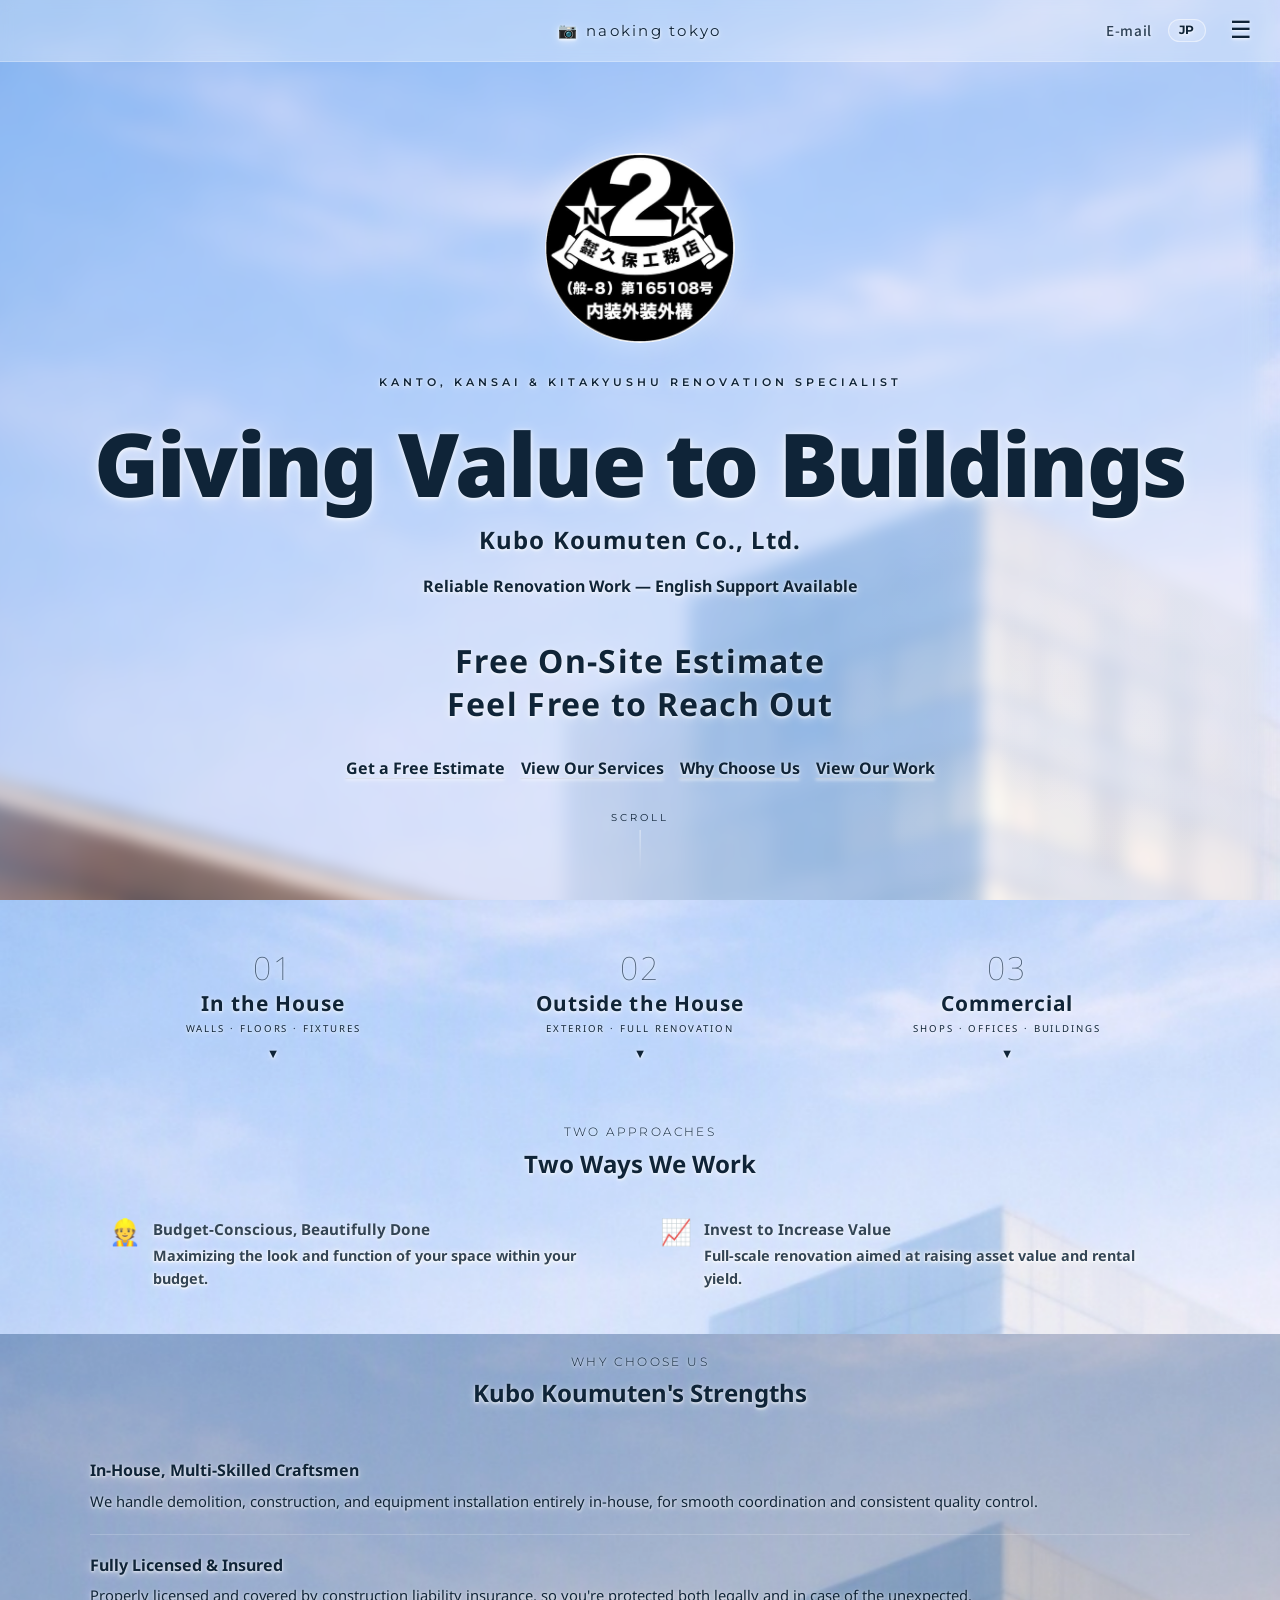
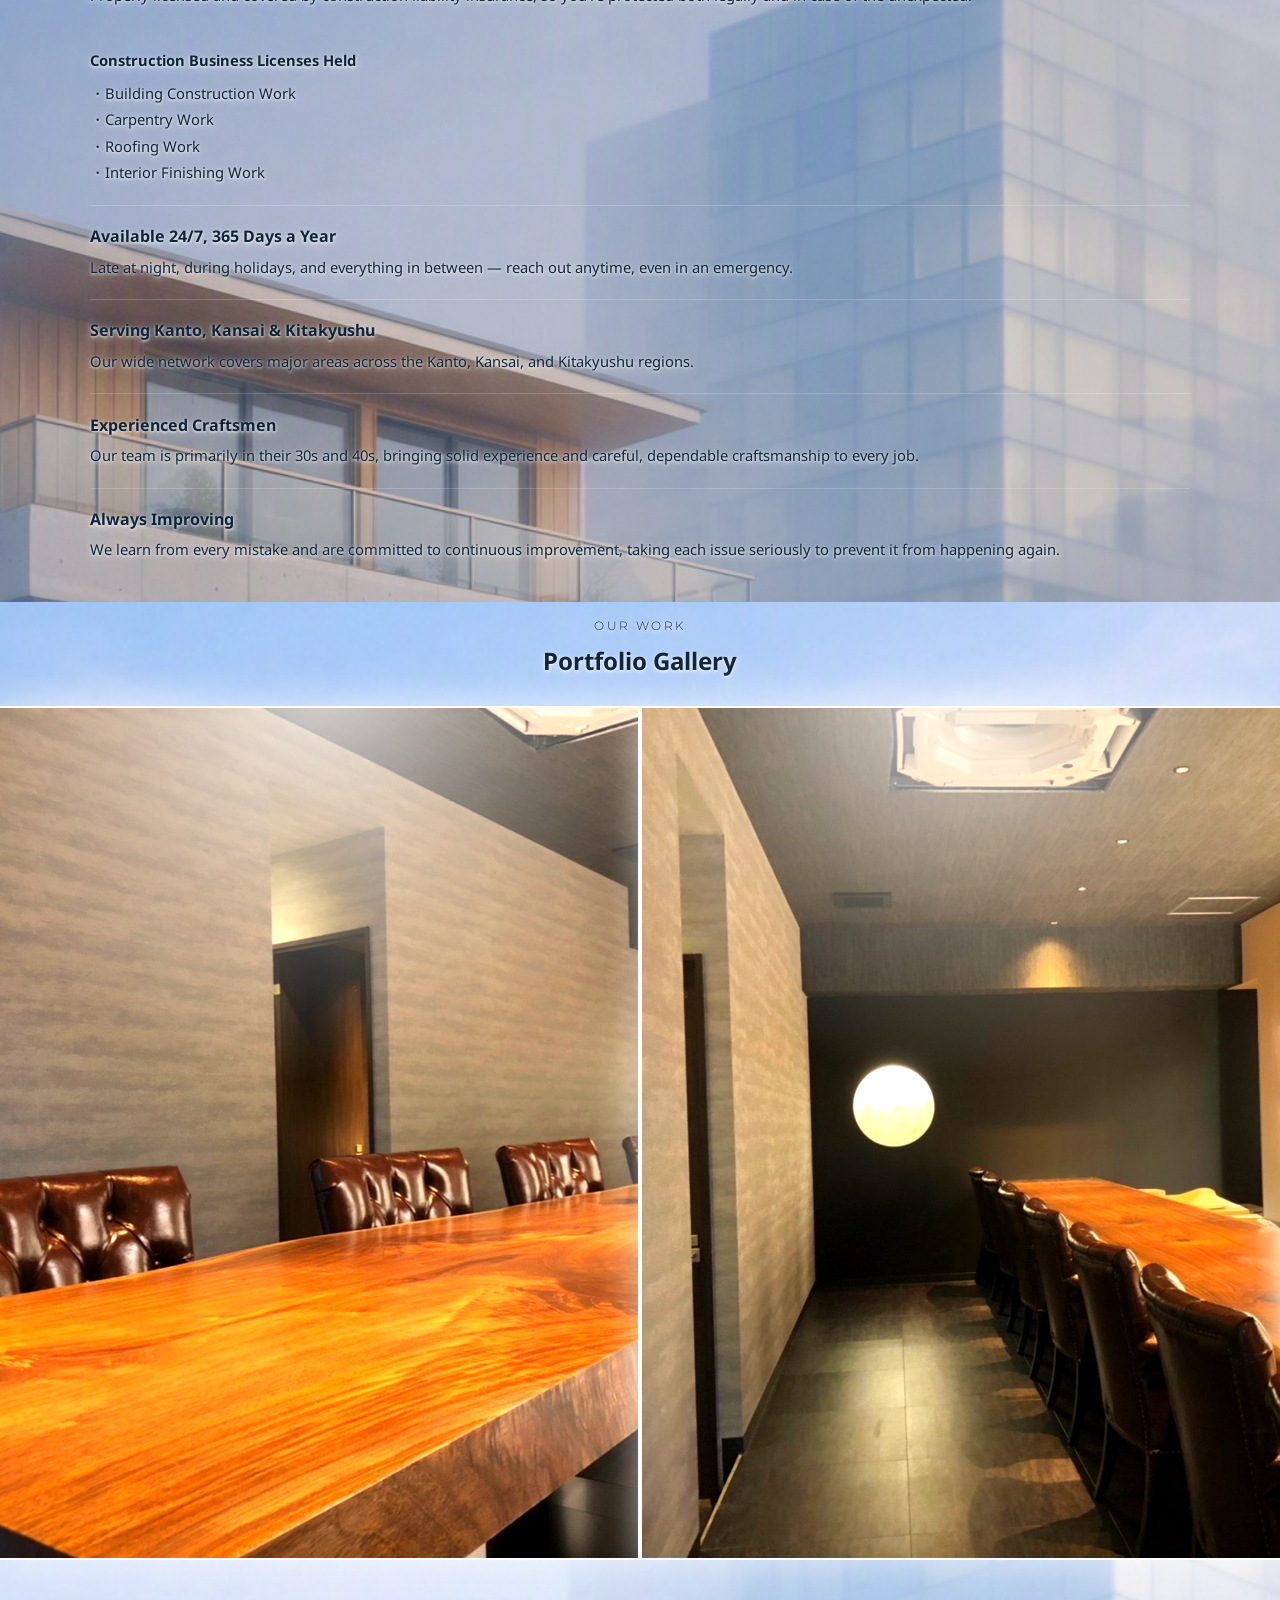
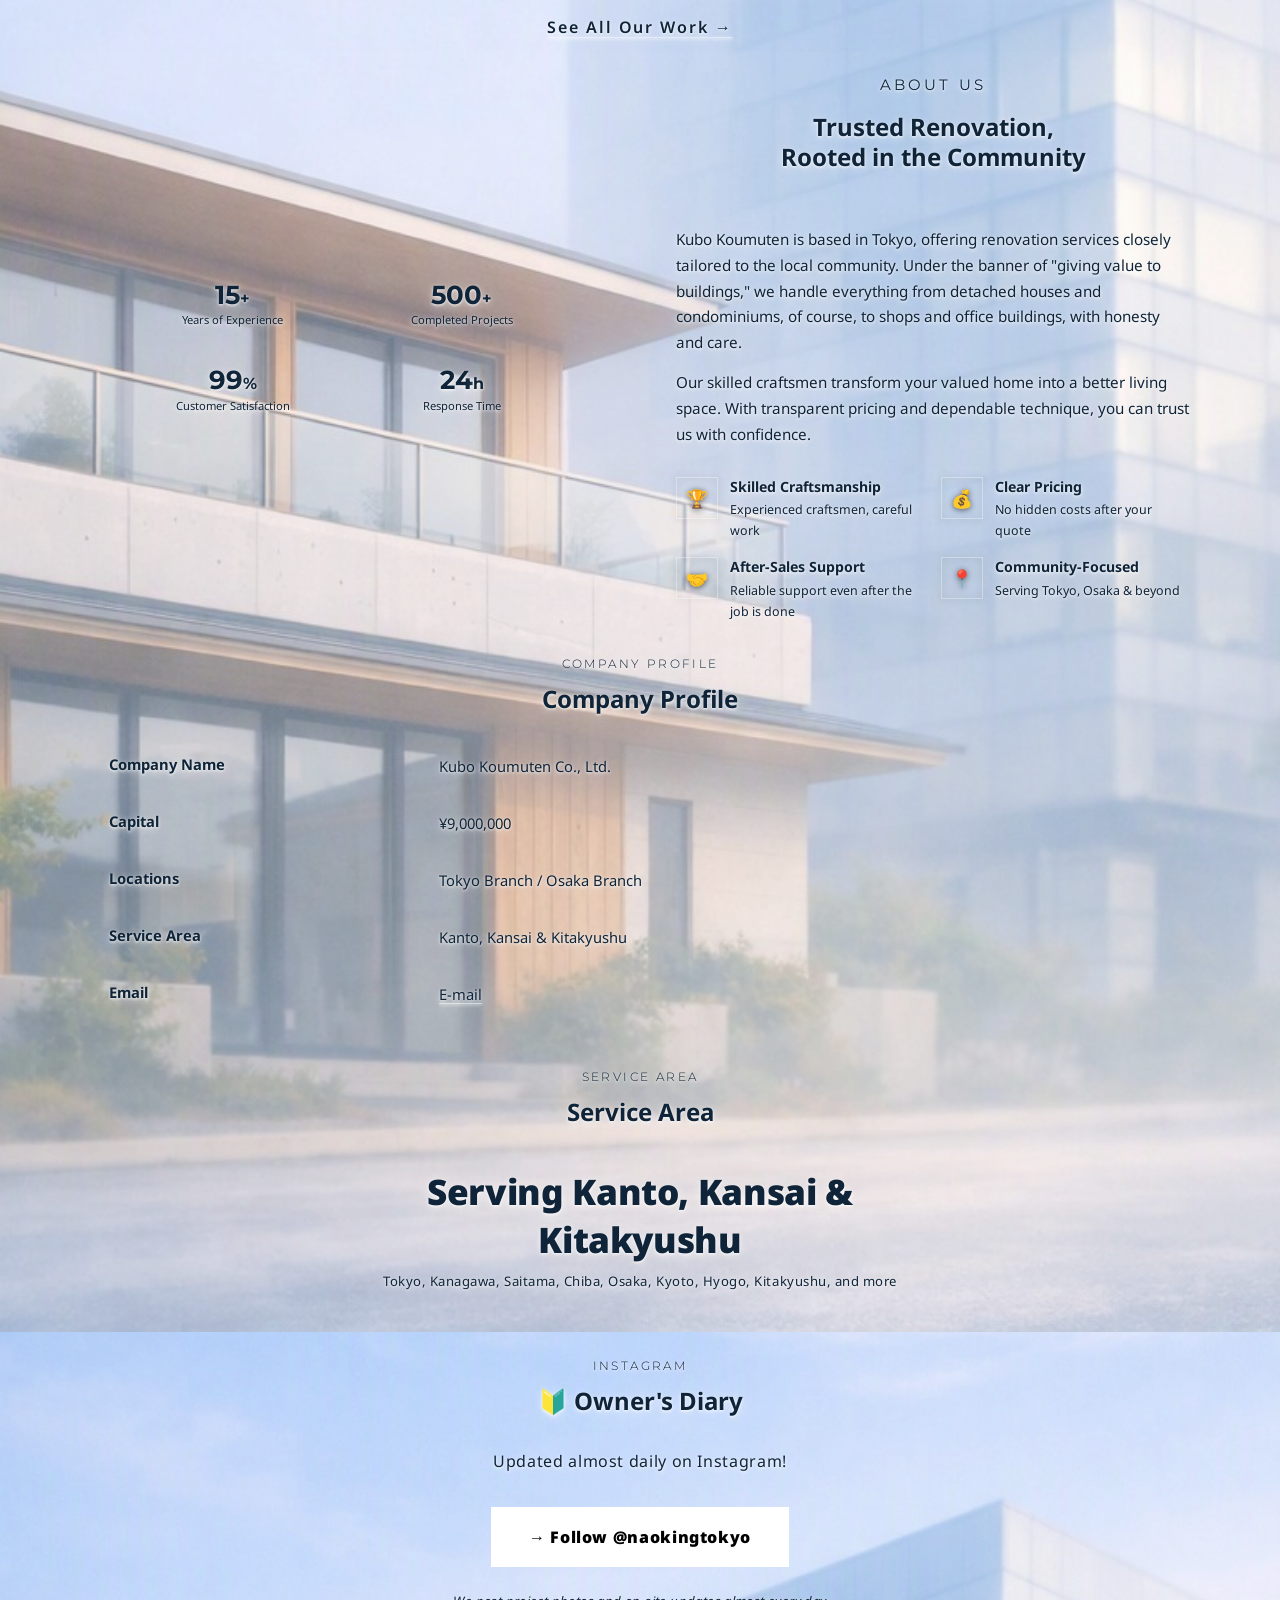
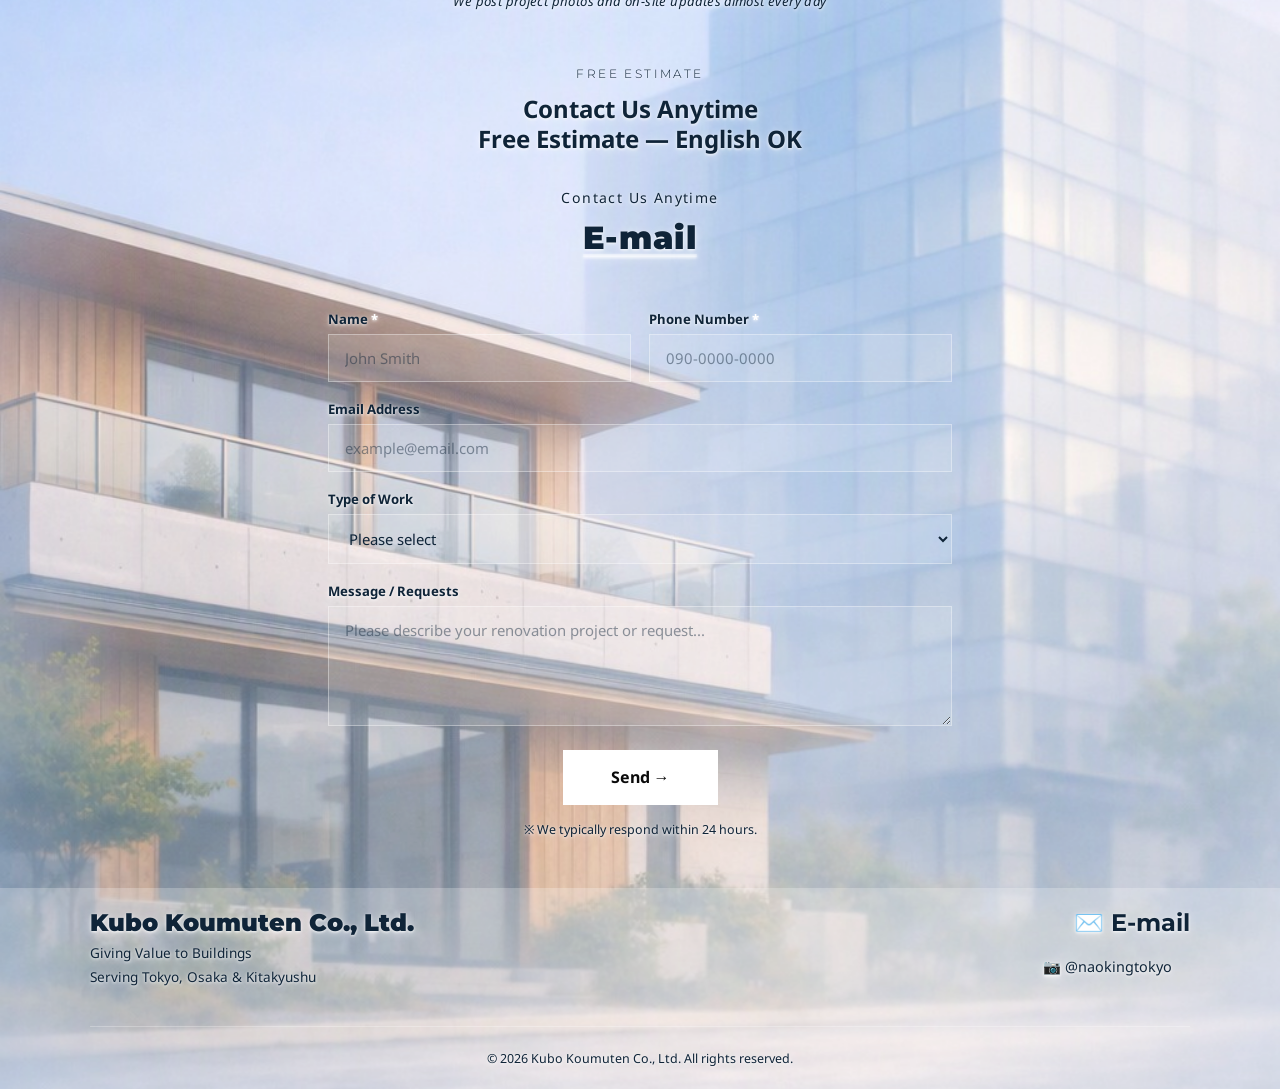
==== en/index.html @ 32d4091d "Finish the shadow sweep: fix remaining weak instances + a masking catch-all rule Completed the full " ====
<!DOCTYPE html>
<html lang="en">
<head>
  <meta charset="UTF-8">
  <meta name="viewport" content="width=device-width, initial-scale=1.0">
  <title>Renovation Contractor in Tokyo, Osaka &amp; Kitakyushu | English Support – Kubo Koumuten</title>
  <link rel="icon" href="../logo.jpg" type="image/jpeg">
  <link rel="canonical" href="https://kubokoumutenn.com/en/">
  <link rel="alternate" hreflang="ja" href="https://kubokoumutenn.com/">
  <link rel="alternate" hreflang="en" href="https://kubokoumutenn.com/en/">
  <link rel="alternate" hreflang="x-default" href="https://kubokoumutenn.com/">
  <meta property="og:url" content="https://kubokoumutenn.com/en/">
  <meta property="og:title" content="Renovation Contractor in Tokyo, Osaka &amp; Kitakyushu | English Support – Kubo Koumuten">
  <meta property="og:description" content="Trusted renovation contractor serving Tokyo, Osaka &amp; Kitakyushu with English-speaking support. Homes, shops &amp; buildings. Free on-site estimates, 24/7 availability.">
  <meta property="og:type" content="website">
  <meta name="description" content="Trusted renovation contractor serving Tokyo, Osaka &amp; Kitakyushu with English-speaking support. Free on-site estimates, 24/7 availability. Interior, exterior &amp; full home renovations.">
  <!-- Structured data: no street address is published anywhere on this
       site (only "Tokyo Branch / Osaka Branch" names) -- this models the
       business as a service-area contractor via areaServed rather than
       inventing an address, matching how Google expects businesses that
       travel to customers rather than operate a storefront. -->
  <script type="application/ld+json">
  {
    "@context": "https://schema.org",
    "@type": "GeneralContractor",
    "@id": "https://kubokoumutenn.com/#business",
    "name": "Kubo Koumuten Co., Ltd.",
    "alternateName": "naoking tokyo",
    "url": "https://kubokoumutenn.com/en/",
    "logo": "https://kubokoumutenn.com/logo.jpg",
    "image": "https://kubokoumutenn.com/logo.jpg",
    "description": "Trusted renovation contractor serving Tokyo, Osaka and Kitakyushu with English-speaking support. Homes, shops and buildings. Free on-site estimates. Available 24/7.",
    "telephone": "+81-80-9572-0846",
    "email": "kubokoumutenn@yahoo.co.jp",
    "sameAs": [
      "https://www.instagram.com/naokingtokyo"
    ],
    "areaServed": [
      { "@type": "AdministrativeArea", "name": "Tokyo" },
      { "@type": "AdministrativeArea", "name": "Kanagawa" },
      { "@type": "AdministrativeArea", "name": "Saitama" },
      { "@type": "AdministrativeArea", "name": "Chiba" },
      { "@type": "AdministrativeArea", "name": "Osaka" },
      { "@type": "AdministrativeArea", "name": "Kyoto" },
      { "@type": "AdministrativeArea", "name": "Hyogo" },
      { "@type": "City", "name": "Kitakyushu" }
    ],
    "openingHoursSpecification": {
      "@type": "OpeningHoursSpecification",
      "dayOfWeek": [
        "Monday", "Tuesday", "Wednesday", "Thursday", "Friday", "Saturday", "Sunday"
      ],
      "opens": "00:00",
      "closes": "23:59"
    },
    "hasOfferCatalog": {
      "@type": "OfferCatalog",
      "name": "Renovation Services",
      "itemListElement": [
        {
          "@type": "Offer",
          "itemOffered": {
            "@type": "Service",
            "name": "Interior Renovation",
            "description": "Wallpaper replacement, flooring, kitchen and bathroom renovation, closet and storage remodeling, lighting and electrical work"
          }
        },
        {
          "@type": "Offer",
          "itemOffered": {
            "@type": "Service",
            "name": "Exterior Renovation",
            "description": "Exterior wall painting and repair, roofing and waterproofing, window and sash renovation, gutter and eaves repair, entrance renovation"
          }
        },
        {
          "@type": "Offer",
          "itemOffered": {
            "@type": "Service",
            "name": "Full & Exterior Renovation",
            "description": "Layout changes and full gut renovation, insulation and earthquake-resistance upgrades, barrier-free renovation, full apartment renovation, whole-house renovation"
          }
        },
        {
          "@type": "Offer",
          "itemOffered": {
            "@type": "Service",
            "name": "Commercial & Building Renovation",
            "description": "Tenant interior and shop renovation, office renovation, building exterior and common-area renovation, income-property conversion, asset value and yield improvement plans"
          }
        }
      ]
    }
  }
  </script>
  <!-- Google tag (gtag.js) -->
  <script async src="https://www.googletagmanager.com/gtag/js?id=G-VWRMP00PLB"></script>
  <script>
    window.dataLayer = window.dataLayer || [];
    function gtag(){dataLayer.push(arguments);}
    gtag('js', new Date());
    gtag('config', 'G-VWRMP00PLB');
  </script>
  <link rel="preconnect" href="https://fonts.googleapis.com">
  <link rel="preconnect" href="https://fonts.gstatic.com" crossorigin>
  <link href="https://fonts.googleapis.com/css2?family=Noto+Sans:wght@300;400;500;600;700;800;900&family=Noto+Sans+JP:wght@500&family=Montserrat:wght@400;600;700;800;900&display=swap" rel="stylesheet">
  <style>
    *, *::before, *::after { box-sizing: border-box; margin: 0; padding: 0; max-width: 100%; }

    :root {
      --primary:       #ffffff;
      --primary-hover: #cccccc;
      --secondary:     #888888;
      --accent:        #333333;
      --green:         #bbbbbb;
      --dark:          #0a0a0a;
      --cream:         #0a0a0a;
      --warm:          #111111;
      --text:          #888888;
      --muted:         #666666;
      --color-card:    rgba(26,26,26,0.85);
    }

    html {
      scroll-behavior: smooth;
      overflow-x: hidden;
      max-width: 100%;
      width: 100%;
    }

    body {
      font-family: 'Noto Sans', sans-serif;
      color: var(--text);
      background: var(--cream);
      overflow-x: hidden;
      max-width: 100%;
      width: 100%;
      word-break: keep-all;
      overflow-wrap: break-word;
    }

    .ph { font-variant-emoji: text; color: #0f2438; }

    /* ─── NAV ─────────────────────────────────────── */
    nav {
      position: fixed;
      top: 0;
      left: 0;
      right: 0;
      z-index: 1000;
      width: 100%;
      padding: 0.9rem 20px;
      box-sizing: border-box;
      background: rgba(255,255,255,0.30);
      backdrop-filter: blur(6px);
      border-bottom: 1px solid rgba(255,255,255,0.25);
      display: flex;
      align-items: center;
      min-height: 60px;
    }

    .nav-logo {
      flex: 0;
      font-family: 'Montserrat', sans-serif;
      font-weight: 400;
      font-size: 0.95rem;
      color: #0f2438;
      text-shadow: 0 1px 3px rgba(255,255,255,0.9), 0 2px 10px rgba(255,255,255,0.55);
      letter-spacing: 0.15em;
      text-transform: lowercase;
      white-space: nowrap;
      text-decoration: none;
    }
    .nav-logo span { color: #0f2438; }

    .nav-phone {
      color: #0f2438;
      text-shadow: 0 1px 3px rgba(255,255,255,0.9), 0 2px 10px rgba(255,255,255,0.55);
      text-decoration: none;
      font-family: 'Noto Sans JP', sans-serif;
      font-size: 0.85rem;
      letter-spacing: 0.05em;
      font-weight: 500;
      opacity: 0.85;
      white-space: nowrap;
    }
    .nav-phone:hover { opacity: 1; }

    /* Language toggle -- a small pill badge rather than plain text like
       the phone number, so it reads as a switch/control instead of
       blending into the rest of the nav. Kept compact so it doesn't push
       the phone number or hamburger into wrapping on narrow screens. */
    .nav-lang {
      display: inline-flex;
      align-items: center;
      justify-content: center;
      padding: 0.2rem 0.6rem;
      border: 1px solid rgba(255,255,255,0.5);
      border-radius: 999px;
      background: rgba(255,255,255,0.15);
      color: #0f2438;
      text-shadow: 0 1px 3px rgba(255,255,255,0.9), 0 2px 10px rgba(255,255,255,0.55);
      text-decoration: none;
      font-family: 'Montserrat', sans-serif;
      font-size: 0.72rem;
      font-weight: 700;
      letter-spacing: 0.08em;
      white-space: nowrap;
      transition: background 0.2s ease, border-color 0.2s ease;
    }
    .nav-lang:hover {
      background: rgba(255,255,255,0.28);
      border-color: rgba(255,255,255,0.9);
    }

    #hamburger {
      background: none;
      border: none;
      color: #0f2438;
      text-shadow: 0 1px 3px rgba(255,255,255,0.9), 0 2px 10px rgba(255,255,255,0.55);
      font-size: 1.5rem;
      cursor: pointer;
      z-index: 1100;
      line-height: 1;
      padding: 4px 8px;
    }

    /* Dark scrim (not the light glass used on the thin nav bar) -- white
       text needs a genuinely dark backdrop to stay legible, and a light
       translucent background stops providing that once it sits over a
       bright part of the photo, since white-on-near-white barely shows
       even with a shadow. This dropdown needs to work reliably over any
       part of the page, so it gets its own solid-ish dark tint. */
    #mobile-menu {
      display: none;
      position: absolute;
      top: 100%;
      left: 0;
      right: 0;
      background: rgba(255,255,255,0.9);
      backdrop-filter: blur(10px);
      padding: 20px;
      z-index: 999;
      border-bottom: 1px solid rgba(15,36,56,0.15);
    }
    #mobile-menu a {
      display: block;
      color: #0f2438;
      text-shadow: none;
      text-decoration: none;
      padding: 12px 0;
      border-bottom: 1px solid rgba(15,36,56,0.15);
      font-size: 0.85rem;
      letter-spacing: 0.1em;
      font-family: 'Noto Sans', sans-serif;
    }
    #mobile-menu a:last-child { border-bottom: none; }
    #mobile-menu a:hover { color: rgba(15,36,56,0.65); }

    .nav-logo-img {
      display: block;
      width: 55px;
      height: 55px;
      min-width: 55px;
      min-height: 55px;
      flex-shrink: 0;
      border-radius: 50%;
      object-fit: contain;
      object-position: center;
      border: 2px solid rgba(255,255,255,0.6);
      box-shadow: 0 2px 10px rgba(0,0,0,0.4);
      background: transparent;
      mix-blend-mode: multiply;
    }

    @media (max-width: 768px) {
      nav {
        padding: 0.75rem 12px;
        gap: 0.4rem;
        justify-content: space-between;
      }
      nav > div:first-child {
        display: none;
      }
      nav > div:nth-child(3) {
        flex: 0 0 auto;
        display: flex;
        align-items: center;
        gap: 0.35rem;
      }
      .nav-logo {
        font-size: 0.72rem;
        letter-spacing: 0.08em;
      }
      .nav-phone {
        display: inline-block !important;
        font-size: 0.68rem;
        letter-spacing: 0.03em;
      }
      .nav-lang {
        font-size: 0.64rem;
        padding: 0.15rem 0.5rem;
      }
      #hamburger {
        font-size: 1.3rem;
        padding: 2px 4px;
      }
    }

    @media (max-width: 480px) {
      .nav-logo {
        font-size: 0.68rem;
        letter-spacing: 0.06em;
      }
      .nav-phone {
        font-size: 0.62rem;
      }
      .nav-lang {
        font-size: 0.58rem;
        padding: 0.12rem 0.42rem;
      }
    }

    /* ─── MOBILE OVERLAY ──────────────────────────── */
    .mob-overlay {
      display: none;
      position: fixed;
      inset: 0;
      z-index: 190;
      background: rgba(10,10,10,.98);
      flex-direction: column;
      align-items: center;
      justify-content: center;
      gap: 2.2rem;
    }
    .mob-overlay.open { display: flex; }
    .mob-overlay a {
      color: white;
      text-decoration: none;
      font-size: 1.25rem;
      font-weight: 500;
      letter-spacing: 1px;
      transition: color .25s;
    }
    .mob-overlay a:hover { color: var(--secondary); }
    .mob-close {
      position: absolute;
      top: 1.4rem;
      right: 1.8rem;
      background: none;
      border: none;
      color: white;
      font-size: 1.8rem;
      cursor: pointer;
      line-height: 1;
    }

    /* ─── SHARED LAYOUT ───────────────────────────── */
    .container { max-width: 1100px; margin: 0 auto; position: relative; z-index: 1; }

    section { padding: 1.5rem 2rem; position: relative; }

    .section-header { text-align: center; margin-bottom: 2rem; }

    .section-label {
      font-family: 'Montserrat', sans-serif;
      font-size: 0.75rem;
      font-weight: 300;
      letter-spacing: 0.2em;
      text-transform: uppercase;
      color: #0f2438;
      text-shadow: 0 1px 3px rgba(255,255,255,0.9), 0 2px 10px rgba(255,255,255,0.55);
      margin-bottom: 0.6rem;
    }

    /* Standard header size sitewide -- matches the footer's ㍿ 久保工務店
       wordmark (.ft-logo, 1.5rem) so every major heading reads at one
       consistent size instead of the mix of 2rem/1.75rem/1.625rem/etc that
       had accumulated across different sections. */
    .section-title {
      font-size: 1.5rem;
      font-weight: 700;
      color: #0f2438;
      text-shadow: 0 1px 3px rgba(255,255,255,0.9), 0 2px 10px rgba(255,255,255,0.55);
      line-height: 1.25;
    }

    .divider {
      width: 56px;
      height: 2px;
      border-radius: 0;
      background: #ffffff;
      margin: 1rem auto 0;
    }

    /* ─── BACKGROUND ZONES ──────────────────────── */
    .bg-zone {
      background-size: cover;
      background-position: center top;
      background-repeat: no-repeat;
      background-color: #0a0a0a;
    }
    /* Sitewide: one tall image (a soft-focus modern house + building,
       fading from open sky at its top down to street level at its
       bottom) reused across every zone via a different background-
       position instead of a different photo per zone -- no more seam to
       blend between zones, since it's the same photo throughout. Each
       zone's own position just picks which vertical band of that one
       image shows through its box. */
    .zone-1 {
      background-image: url('../Background/bg-long-index.jpg');
      background-position: center 0%;
    }
    .zone-2 {
      background-image: url('../Background/bg-long-index.jpg');
      background-position: center 60%;
    }
    .zone-3 {
      background-image: url('../Background/bg-long-index.jpg');
      background-position: center 80%;
    }

    /* buttons */
    .btn {
      display: inline-block;
      padding: .95rem 2.4rem;
      border-radius: 0;
      font-weight: 700;
      font-size: .95rem;
      cursor: pointer;
      border: none;
      transition: all .3s;
      text-decoration: none;
      font-family: 'Noto Sans', sans-serif;
    }
    .btn-fill {
      background: #ffffff;
      color: #0a0a0a;
    }
    .btn-fill:hover {
      background: #cccccc;
      transform: translateY(-2px);
      box-shadow: 0 8px 24px rgba(255,255,255,.15);
    }
    .btn-ghost {
      background: transparent;
      color: #0f2438;
      border: 1px solid #444444;
    }
    .btn-ghost:hover {
      border-color: #0f2438;
      background: rgba(255,255,255,.05);
    }

    /* reveal animation */
    .reveal {
      opacity: 0;
      transform: translateY(28px);
      transition: opacity .65s ease, transform .65s ease;
    }
    .reveal.visible {
      opacity: 1;
      transform: none;
    }

    /* Border-trace flash: one thin shiny line runs the full perimeter of
       a compact "header" block (label + title) inside each major
       section, leaving a short glowing trail behind its leading edge,
       then fades out right as it completes the lap. Replayed each time
       that section scrolls into view. Traces a small header rather than
       the whole section so the full loop is always visible even on
       sections taller than the viewport. display:inline-block makes the
       frame hug its text content instead of stretching full-width.
       opacity:0 at rest is required because the dash (64) and gap (336)
       sum to exactly the path's real total length (400), so some part
       of the dash is ALWAYS positioned somewhere on the path — without
       this, a static sliver stays visible at the idle dashoffset even
       when not "playing".

       No vector-effect="non-scaling-stroke" here on purpose, even
       though the header box is rarely square (preserveAspectRatio=
       "none" stretches the 100x100 viewBox unevenly to fit it) — with
       non-scaling-stroke PRESENT, stroke-dasharray rendered as two
       disconnected fragments on opposite edges instead of one
       continuous dash (confirmed by toggling the attribute on/off with
       everything else identical). Without it, the stroke width varies
       slightly between the squished and stretched axes, which is the
       better trade-off: a thin glowing line with faint width unevenness
       reads fine, a line that's visibly broken into two pieces does not.

       Units are the path's RAW length (400 = 4 sides x 100 viewBox
       units each, from "M 100 0 L 100 100 L 0 100 L 0 0 L 100 0 Z"),
       NOT a pathLength-normalized 0-100 range. There USED to be a
       pathLength="100" attribute on the <path> with dash/offset values
       written against that normalized scale (e.g. "16 84", offsets
       0-100) — that looked reasonable in isolation but rendered as TWO
       separate dash fragments on opposite edges instead of one, because
       stroke-dasharray/stroke-dashoffset here do NOT actually get
       rescaled by pathLength (confirmed empirically: getTotalLength()
       reports 400 regardless of the pathLength attribute, and swapping
       in raw 400-scale values immediately fixed the double-fragment
       render). Removed pathLength from the markup entirely so nothing
       here silently depends on browser support for that rescaling —
       if a future engine starts honoring it correctly, these hardcoded
       raw values must NOT be re-normalized back down to 0-100. */
    .trace-frame {
      position: relative;
      display: inline-block;
    }
    .trace-frame svg {
      position: absolute;
      inset: 0;
      width: 100%;
      height: 100%;
      overflow: visible;
      pointer-events: none;
      z-index: 2;
    }
    .trace-frame .trace-path {
      fill: none;
      stroke: #ffffff;
      stroke-width: 1;
      stroke-linecap: round;
      filter: drop-shadow(0 0 2px rgba(255,255,255,.85)) drop-shadow(0 0 5px rgba(255,255,255,.35));
      stroke-dasharray: 64 336;
      opacity: 0;
    }
    .trace-frame .trace-path.play {
      opacity: 1;
      animation: sectionTrace .9s cubic-bezier(.3,.75,.35,1) 1;
    }
    .trace-frame.bold .trace-path {
      stroke-width: 1.25;
      filter: drop-shadow(0 0 2px rgba(255,255,255,.95)) drop-shadow(0 0 7px rgba(255,255,255,.5));
    }
    /* Full lap: dashoffset 400 -> 0 travels the entire real path length
       once. Holds full opacity until 85% through the lap, then fades to
       0 over the last stretch so the trail visibly dissolves as it
       arrives back at the start corner, instead of cutting off
       abruptly when JS removes .play after animationend. */
    @keyframes sectionTrace {
      0%   { stroke-dashoffset: 400; opacity: 1; }
      85%  { opacity: 1; }
      100% { stroke-dashoffset: 0; opacity: 0; }
    }
    @media (prefers-reduced-motion: reduce) {
      .trace-frame .trace-path.play { animation-duration: .01s; }
    }

    /* ─── HERO ────────────────────────────────────── */
    .hero {
      min-height: 100vh;
      display: flex;
      align-items: center;
      justify-content: center;
      text-align: center;
      position: relative;
      overflow: hidden;
      width: 100%;
      padding: 7rem 2rem 5rem;
    }

    /* soft-focus sky, matching the blurred look used elsewhere on the site --
       blurred on its own layer (not the whole .hero) so the text stays sharp,
       and overscanned past the edges so the blur's soft border is clipped
       off by .hero's overflow:hidden instead of showing as a visible fringe. */
    .hero::before {
      content: '';
      position: absolute;
      inset: -20px;
      background-image: url('../Background/bg-long-index.jpg');
      background-size: cover;
      background-position: center 0%;
      background-repeat: no-repeat;
      filter: blur(8px);
      z-index: 0;
    }

    /* warm glow blob */
    .hero::after {
      content: '';
      position: absolute;
      bottom: -120px;
      right: -120px;
      width: 600px;
      height: 600px;
      border-radius: 50%;
      background: radial-gradient(circle, rgba(255,255,255,.04) 0%, transparent 70%);
      pointer-events: none;
    }

    .hero-content {
      position: relative;
      z-index: 1;
      width: 100%;
      max-width: 100%;
      margin: 0 auto;
      display: flex;
      flex-direction: column;
      align-items: center;
      justify-content: center;
      text-align: center;
      padding-top: 20px;
      padding-bottom: 20px;
      padding-left: 20px;
      padding-right: 20px;
      box-sizing: border-box;
    }

    .hero-badge {
      display: inline-block;
      background: transparent;
      color: #0f2438;
      font-family: 'Montserrat', sans-serif;
      font-size: .7rem;
      font-weight: 600;
      padding: 0;
      border: none;
      letter-spacing: 4px;
      text-transform: uppercase;
      margin-bottom: 1.6rem;
      text-shadow: 0 1px 3px rgba(255,255,255,0.9), 0 2px 10px rgba(255,255,255,0.55);
    }

    /* Matches the footer's ㍿ 久保工務店 wordmark (.ft-logo) size, since
       it's the same brand text -- part of the sitewide header-size
       standard. */
    .hero-name {
      font-family: 'Noto Sans', sans-serif;
      font-size: 1.5rem;
      font-weight: 700;
      color: #0f2438;
      letter-spacing: 0.05em;
      margin-bottom: 1.2rem;
      text-shadow: 0 1px 3px rgba(255,255,255,0.9), 0 2px 10px rgba(255,255,255,0.55);
    }
    .hero-name .hl { color: inherit; }

    .hero-tagline {
      font-family: 'Noto Sans', sans-serif;
      font-size: clamp(2.8rem, 7vw, 5.5rem);
      color: #0f2438;
      font-weight: 900;
      letter-spacing: -0.02em;
      line-height: 1.1;
      margin-bottom: .75rem;
      text-shadow: 0 1px 4px rgba(255,255,255,0.9), 0 3px 16px rgba(255,255,255,0.55);
    }

    .hero-sub {
      font-size: 1rem;
      color: #0f2438;
      font-weight: 700;
      margin-bottom: 2.6rem;
      text-shadow: 0 1px 3px rgba(255,255,255,0.9), 0 2px 10px rgba(255,255,255,0.55);
    }

    .hero-cta .btn {
      background: none;
      border: none;
      box-shadow: none;
      padding: 0;
      color: #0f2438;
      font-weight: 700;
      font-size: 1rem;
      text-decoration: underline;
      text-underline-offset: 4px;
      text-decoration-color: rgba(204,204,204,0.35);
      text-shadow: 0 1px 3px rgba(255,255,255,0.9), 0 2px 10px rgba(255,255,255,0.55);
      transition: color .2s, text-decoration-color .2s;
    }
    .hero-cta .btn:hover {
      background: none;
      transform: none;
      box-shadow: none;
      color: #0f2438;
      text-decoration-color: rgba(255,255,255,0.75);
    }

    .hero-free-text {
      font-family: 'Noto Sans', sans-serif;
      font-size: 2rem;
      font-weight: 700;
      color: #0f2438;
      letter-spacing: 0.04em;
      margin-bottom: 2rem;
      text-shadow: 0 1px 3px rgba(255,255,255,0.9), 0 2px 10px rgba(255,255,255,0.55);
    }

    .hero-cta {
      display: flex;
      column-gap: 1rem;
      row-gap: 0.4rem;
      justify-content: center;
      flex-wrap: wrap;
    }

    .hero-logo-wrap {
      width: 190px;
      height: 190px;
      min-width: 190px;
      min-height: 190px;
      border-radius: 50%;
      overflow: hidden;
      margin: 0 auto 2rem;
      flex-shrink: 0;
      background: transparent;
      filter: drop-shadow(0 0 15px rgba(255,255,255,0.4));
    }
    .hero-logo-img {
      display: block;
      width: 100%;
      height: 100%;
      object-fit: cover;
      object-position: center;
      border-radius: 50%;
      border: none;
    }

    /* ─── SCROLL INDICATOR ────────────────────────── */
    .scroll-indicator {
      position: absolute;
      bottom: 30px;
      left: 50%;
      transform: translateX(-50%);
      display: flex;
      flex-direction: column;
      align-items: center;
      gap: 6px;
      z-index: 10;
    }
    .scroll-text {
      font-family: 'Montserrat', sans-serif;
      font-size: 0.65rem;
      font-weight: 400;
      letter-spacing: 0.3em;
      color: #0f2438;
      text-transform: uppercase;
    }
    .scroll-line {
      width: 1px;
      height: 40px;
      background: linear-gradient(to bottom, rgba(255,255,255,0.6), rgba(255,255,255,0));
      animation: scrollDrop 1.6s ease-in-out infinite;
    }
    @keyframes scrollDrop {
      0%   { opacity: 0; transform: scaleY(0); transform-origin: top; }
      40%  { opacity: 1; transform: scaleY(1); transform-origin: top; }
      80%  { opacity: 0; transform: scaleY(1); transform-origin: bottom; }
      100% { opacity: 0; transform: scaleY(0); transform-origin: bottom; }
    }

    /* ─── SERVICES ────────────────────────────────── */
    #services {
      position: relative;
    }
    /* Reverted back to 0.15 -- raising this to 0.42 created a visible dark
       rectangle specifically around .services-grid, because that grid
       already carries its own translucent white grid-line background
       (rgba(255,255,255,0.18)); stacking a much stronger black overlay
       underneath it made the grid area read as a distinct dark box against
       the rest of the section, which is exactly what "no more dark boxes"
       ruled out earlier in this project. Fixed the actual pale-text
       complaint by strengthening the text itself (font-weight) instead of
       the section-wide overlay -- see .service-desc/.service-list li/
       .two-track-text p below. */
    #services::before {
      content: '';
      position: absolute;
      inset: 0;
      background: rgba(255,255,255,0.15);
      z-index: 0;
    }

    .services {
      padding: 1.25rem 1.5rem;
      position: relative;
      z-index: 1;
      background-image: url('../Background/bg-long-index.jpg');
      background-size: cover;
      background-position: center 15%;
    }

    .services-grid {
      display: grid;
      grid-template-columns: repeat(auto-fit, minmax(240px, 1fr));
      gap: 1px;
      max-width: 1100px;
      margin: 0 auto;
    }

    .two-track-label {
      text-align: center;
      max-width: 1100px;
      margin: 2.5rem auto 1rem;
    }

    .two-track {
      display: grid;
      grid-template-columns: 1fr 1fr;
      gap: 1px;
      max-width: 1100px;
      margin: 0 auto;
    }

    .two-track-item {
      background: transparent;
      padding: 1.5rem 1.2rem;
      display: flex;
      gap: .75rem;
      align-items: flex-start;
      min-width: 0;
    }

    .two-track-icon { font-size: 1.6rem; flex-shrink: 0; line-height: 1; }
    .two-track-text { min-width: 0; }
    .two-track-text h4 { font-size: .95rem; font-weight: 700; color: #0f2438; text-shadow: 0 1px 3px rgba(255,255,255,0.9), 0 2px 10px rgba(255,255,255,0.55); margin-bottom: .3rem; }
    .two-track-text p { font-size: .9rem; font-weight: 700; color: #0f2438; text-shadow: 0 1px 2px rgba(255,255,255,1), 0 0 3px rgba(255,255,255,0.95), 0 0 6px rgba(255,255,255,0.8), 0 2px 10px rgba(255,255,255,0.55); line-height: 1.6; margin: 0; }

    @media (max-width: 480px) {
      .two-track { grid-template-columns: 1fr; }
    }

    .service-card {
      background: transparent;
      cursor: pointer;
      transition: background 0.2s ease;
      overflow: hidden;
    }

    .service-card:hover { background: rgba(255,255,255,0.08); }

    .service-summary {
      display: flex;
      flex-direction: column;
      align-items: center;
      justify-content: center;
      padding: 2rem 1rem 1.5rem;
      text-align: center;
      gap: 0.3rem;
      position: relative;
    }

    .service-num {
      font-size: 2rem;
      font-weight: 100;
      color: #0f2438;
      text-shadow: 0 1px 3px rgba(255,255,255,0.9), 0 2px 10px rgba(255,255,255,0.55);
      letter-spacing: 0.05em;
      opacity: 0.7;
      line-height: 1;
    }

    .service-title-ja {
      font-size: 1.3rem;
      font-weight: 700;
      color: #0f2438;
      text-shadow: 0 1px 3px rgba(255,255,255,0.9), 0 2px 10px rgba(255,255,255,0.55);
      letter-spacing: 0.05em;
    }

    .service-title-en {
      font-size: 0.6rem;
      font-weight: 400;
      color: #0f2438;
      text-shadow: 0 1px 3px rgba(255,255,255,0.9), 0 2px 10px rgba(255,255,255,0.55);
      letter-spacing: 0.2em;
      text-transform: uppercase;
    }

    .service-arrow {
      margin-top: 0.5rem;
      font-size: 0.8rem;
      color: #0f2438;
      text-shadow: 0 1px 3px rgba(255,255,255,0.9), 0 2px 10px rgba(255,255,255,0.55);
      transition: transform 0.3s ease, color 0.2s ease;
      line-height: 1;
    }

    .service-card.open .service-arrow {
      transform: rotate(180deg);
      color: #0f2438;
    }

    .service-detail {
      max-height: 0;
      overflow: hidden;
      transition: max-height 0.4s ease, padding 0.3s ease;
      padding: 0 1.2rem;
      border-top: 0px solid rgba(255,255,255,0.18);
    }

    .service-card.open .service-detail {
      max-height: 400px;
      padding: 1.2rem 1.2rem 1.8rem;
      border-top: 1px solid rgba(255,255,255,0.18);
    }

    .service-desc {
      font-size: 0.9rem;
      font-weight: 700;
      color: #0f2438 !important;
      text-shadow: 0 1px 2px rgba(255,255,255,1), 0 0 3px rgba(255,255,255,0.95), 0 0 6px rgba(255,255,255,0.8), 0 2px 10px rgba(255,255,255,0.55) !important;
      line-height: 1.7;
      margin-bottom: 1rem;
    }

    .service-list {
      list-style: none;
      padding: 0;
      margin: 0;
    }

    .service-list li {
      font-size: 0.88rem;
      font-weight: 700;
      color: #0f2438 !important;
      text-shadow: 0 1px 2px rgba(255,255,255,1), 0 0 3px rgba(255,255,255,0.95), 0 0 6px rgba(255,255,255,0.8), 0 2px 10px rgba(255,255,255,0.55) !important;
      padding: 0.4rem 0;
      border-bottom: 1px solid rgba(255,255,255,0.15);
      padding-left: 0.8rem;
      position: relative;
    }

    .service-list li::before {
      content: '・';
      position: absolute;
      left: 0;
      color: #0f2438;
      font-size: 0.85rem;
      top: 0.25rem;
    }

    @media (max-width: 480px) {
      .services-grid {
        grid-template-columns: 1fr;
        background: rgba(255,255,255,0.18);
      }
      .service-card { border-bottom: 1px solid rgba(255,255,255,0.18); }
      .service-num { font-size: 1.4rem; opacity: 0.4; min-width: 2rem; }
      .service-title-ja { font-size: 1rem; }
      .service-title-en { display: none; }
      .service-summary {
        flex-direction: row;
        flex-wrap: wrap;
        justify-content: flex-start;
        align-items: center;
        gap: 0.2rem;
        padding: 1.2rem 1.2rem;
        text-align: left;
      }
      .service-arrow {
        margin-left: auto;
        align-self: center;
      }
    }

    /* ─── GALLERY / PORTFOLIO ────────────────────── */
    #gallery {
    }
    #gallery::before {
      content: '';
      position: absolute;
      inset: 0;
      background: rgba(255,255,255,0.2);
      z-index: 0;
      pointer-events: none;
    }

    .portfolio-category { margin-bottom: 4rem; }
    .portfolio-category:last-child { margin-bottom: 0; }

    .portfolio-cat-heading {
      font-family: 'Montserrat', sans-serif;
      font-size: 0.8rem;
      font-weight: 700;
      color: #0f2438;
      text-shadow: 0 1px 3px rgba(255,255,255,0.9), 0 2px 10px rgba(255,255,255,0.55);
      letter-spacing: 0.15em;
      text-transform: uppercase;
      border-bottom: 1px solid #ffffff;
      padding-bottom: 0.5rem;
      margin-bottom: 1.8rem;
    }

    .portfolio-pairs { display: flex; flex-direction: column; gap: 1.5rem; }

    .ba-pair {
      display: grid;
      grid-template-columns: 1fr 1px 1fr;
      gap: 0;
      align-items: start;
    }
    .ba-divider { background: #ffffff; width: 1px; }

    .ba-side { display: flex; flex-direction: column; }
    .ba-side:first-child { padding-right: 1rem; }
    .ba-side:last-child  { padding-left: 1rem; }

    .ba-label {
      font-family: 'Montserrat', sans-serif;
      font-size: 0.68rem;
      font-weight: 700;
      letter-spacing: 0.2em;
      text-transform: uppercase;
      color: #0f2438;
      margin-bottom: 0.4rem;
    }

    .ba-img {
      width: 100%;
      aspect-ratio: 4 / 3;
      object-fit: cover;
      display: block;
    }

    .portfolio-singles {
      display: grid;
      grid-template-columns: repeat(auto-fit, minmax(280px, 1fr));
      gap: 1rem;
      margin-top: 1.5rem;
    }
    .single-img-wrap .ba-label { margin-bottom: 0.4rem; }
    .single-img {
      width: 100%;
      aspect-ratio: 4 / 3;
      object-fit: cover;
      display: block;
    }

    @media (max-width: 640px) {
      .ba-pair {
        grid-template-columns: 1fr;
        gap: 1rem;
      }
      .ba-divider { display: none; }
      .ba-side:first-child { padding-right: 0; }
      .ba-side:last-child  { padding-left: 0; }
      .about-grid {
        grid-template-columns: 1fr;
        gap: 2rem;
      }
      .about-img-wrap {
        padding: 0;
      }
      .stats-grid {
        width: 100%;
        padding: 8px;
      }
    }

    /* ─── ABOUT ───────────────────────────────────── */
    #about {
      width: 100% !important;
      max-width: 100vw !important;
      overflow: hidden !important;
      padding: 20px 16px !important;
      box-sizing: border-box !important;
    }
    #about::before {
      content: '';
      position: absolute;
      inset: 0;
      background: rgba(255,255,255,0.22);
      z-index: 0;
    }

    .about-grid {
      display: grid;
      grid-template-columns: 1fr 1fr;
      gap: 4.5rem;
      align-items: center;
    }

    .about-img-wrap {
      position: relative;
      padding: 20px 16px;
      box-sizing: border-box;
    }

    .stats-grid {
      display: grid;
      grid-template-columns: repeat(2, 1fr);
      gap: 8px;
      padding: 16px;
      box-sizing: border-box;
      width: 100%;
    }

    .stat-card {
      padding: 16px 8px;
      box-sizing: border-box;
      width: 100%;
      min-width: 0;
      overflow: hidden;
      background: transparent;
      text-align: center;
    }
    .stat-num {
      font-family: 'Montserrat', sans-serif;
      font-size: 1.8rem;
      font-weight: 900;
      color: #0f2438;
      text-shadow: 0 1px 3px rgba(255,255,255,0.9), 0 2px 10px rgba(255,255,255,0.55);
      line-height: 1;
    }
    .stat-label { font-size: 0.7rem; color: #0f2438; text-shadow: 0 1px 3px rgba(255,255,255,0.9), 0 2px 10px rgba(255,255,255,0.55); margin-top: .3rem; }

    /* Sizing/color/shadow now come from .section-title's base rule (this
       heading also carries that class) -- this rule used to duplicate
       those at an old 2rem value, which silently overrode the shared
       1.5rem standard since ".about-text h2" is more specific than
       ".section-title" alone. Only the spacing tweak belongs here. */
    .about-text h2 {
      margin: .5rem 0 1.4rem;
    }
    .about-text p {
      color: #0f2438;
      line-height: 1.7;
      font-size: 0.95rem;
      font-weight: 400;
      margin-bottom: .9rem;
    }

    .features {
      display: grid;
      grid-template-columns: 1fr 1fr;
      gap: 1rem;
      margin-top: 1.8rem;
    }

    .feat {
      display: flex;
      align-items: flex-start;
      gap: .75rem;
    }
    .feat-icon {
      width: 42px;
      height: 42px;
      flex-shrink: 0;
      border-radius: 0;
      background: transparent;
      border: 1px solid rgba(255,255,255,0.35);
      display: flex;
      align-items: center;
      justify-content: center;
      font-size: 1.1rem;
      filter: drop-shadow(0 1px 3px rgba(0,0,0,0.6));
    }
    .feat-text h4 { font-size: .88rem; font-weight: 700; color: #0f2438; text-shadow: 0 1px 3px rgba(255,255,255,0.9), 0 2px 10px rgba(255,255,255,0.55); margin-bottom: .2rem; }
    .feat-text p  { font-size: .78rem; color: #0f2438; text-shadow: 0 1px 3px rgba(255,255,255,0.9), 0 2px 10px rgba(255,255,255,0.55); margin: 0; }

    /* ─── BACKGROUND-IMAGE SECTION TEXT ──────────── */
    /* Applies to hero, services, gallery, about, quote — any section
       with a background photo. Ensures minimum legibility. Headers
       (.section-title/.section-label) now get their color/shadow from
       their own base rule instead of being repeated per-section here --
       this used to also override h2/.section-title/.section-label color
       and shadow per-section, at slightly different values each time,
       which is exactly the inconsistency that made headers look "all
       over the place." Only general paragraph/list text still needs a
       per-section rule, since that isn't covered by a single shared class. */
    #gallery   p, #gallery   li,
    #about     p, #about     li,
    #quote     p, #quote     li,
    #area      p, #area      li,
    #instagram p, #instagram li {
      color: #0f2438;
      text-shadow: 0 1px 3px rgba(255,255,255,0.9), 0 2px 10px rgba(255,255,255,0.55);
      line-height: 1.7;
    }

    /* ─── INSTAGRAM ──────────────────────────────── */
    #instagram {
      padding-bottom: 1rem;
    }
    #instagram::before {
      content: '';
      position: absolute;
      inset: 0;
      background: rgba(255,255,255,0.15);
      z-index: 0;
    }

    .insta-inner {
      max-width: 600px;
      margin: 0 auto;
      text-align: center;
    }
    .insta-sub {
      font-size: 1rem;
      color: #0f2438;
      margin-bottom: 2rem;
      letter-spacing: 0.04em;
    }
    .insta-btn {
      display: inline-block;
      background: #ffffff;
      color: #000000;
      font-family: 'Noto Sans', sans-serif;
      font-size: 1rem;
      font-weight: 900;
      text-decoration: none;
      padding: 1rem 2.2rem;
      border: 3px solid #ffffff;
      letter-spacing: 0.04em;
      box-shadow: none;
      transition: background .2s, color .2s;
    }
    .insta-btn:hover {
      background: rgba(0,0,0,0.85);
      color: #ffffff;
      box-shadow: none;
    }
    .insta-note {
      margin-top: 1.4rem;
      margin-bottom: 0;
      padding-bottom: 0.75rem;
      font-size: 0.82rem;
      color: #0f2438 !important;
      font-style: italic;
      letter-spacing: 0.03em;
    }

    /* ─── COMPANY PROFILE TABLE ──────────────────── */
    .company-profile {
      margin-top: 2rem;
    }
    .company-profile .section-header { margin-bottom: 1.5rem; }
    .cp-table {
      width: 100%;
      border-collapse: collapse;
      font-size: 0.92rem;
    }
    .cp-table th {
      width: 30%;
      padding: 1rem 1.2rem;
      text-align: left;
      font-weight: 700;
      color: #0f2438;
      text-shadow: 0 1px 3px rgba(255,255,255,0.9), 0 2px 10px rgba(255,255,255,0.55);
      background: transparent;
      white-space: nowrap;
      vertical-align: top;
    }
    .cp-table td {
      padding: 1rem 1.2rem;
      color: #0f2438;
      text-shadow: 0 1px 3px rgba(255,255,255,0.9), 0 2px 10px rgba(255,255,255,0.55);
      background: transparent;
      line-height: 1.7;
      vertical-align: top;
    }
    .cp-table td a {
      color: #0f2438;
      text-decoration: underline;
      text-underline-offset: 3px;
      text-decoration-color: rgba(255,255,255,0.5);
      transition: color .2s, text-decoration-color .2s;
    }
    .cp-table td a:hover { color: #0f2438; text-decoration-color: rgba(255,255,255,0.85); }
    @media (max-width: 560px) {
      .cp-table th { width: 38%; padding: 0.75rem 0.8rem; font-size: 0.82rem; }
      .cp-table td { padding: 0.75rem 0.8rem; font-size: 0.85rem; }
    }

    /* ─── SERVICE AREA ───────────────────────────── */
    #area {
    }
    #area::before {
      content: '';
      position: absolute;
      inset: 0;
      background: rgba(255,255,255,0.22);
      z-index: 0;
    }

    .area-cards {
      display: flex;
      justify-content: center;
      margin: 0.5rem 0 0.5rem;
    }
    .area-card {
      max-width: 620px;
      width: 100%;
      padding: 0.5rem 1.8rem;
      text-align: center;
      position: relative;
      background: transparent;
    }
    .area-card-region {
      font-family: 'Noto Sans', sans-serif;
      font-size: clamp(1.6rem, 4vw, 2.2rem);
      font-weight: 900;
      color: #0f2438;
      text-shadow: 0 1px 3px rgba(255,255,255,0.9), 0 2px 10px rgba(255,255,255,0.55);
      letter-spacing: -0.01em;
      margin-bottom: 0.5rem;
    }
    .area-card-note {
      font-size: 0.82rem;
      color: #0f2438;
      text-shadow: 0 1px 3px rgba(255,255,255,0.9), 0 2px 10px rgba(255,255,255,0.55);
      letter-spacing: 0.04em;
      line-height: 1.6;
    }
    .area-disclaimer {
      font-size: 0.8rem;
      color: #0f2438;
      text-shadow: 0 1px 3px rgba(255,255,255,0.9), 0 2px 10px rgba(255,255,255,0.55);
      font-style: italic;
      line-height: 1.7;
      text-align: center;
    }

    /* ─── STRIP CTA ───────────────────────────────── */
    .strip {
      background-image: url('../Background/bg-exterior.png');
      background-size: cover;
      background-position: center;
      border-top: 1px solid #333;
      padding: 4rem 2rem;
      text-align: center;
      position: relative;
    }
    .strip p {
      color: #0f2438;
      font-size: clamp(1rem, 2.5vw, 1.4rem);
      font-weight: 700;
      margin-bottom: 2rem;
      letter-spacing: 1px;
    }
    .strip a {
      background: #ffffff;
      color: #0a0a0a;
      padding: 1rem 2.5rem;
      border-radius: 0;
      font-weight: 700;
      text-decoration: none;
      font-size: 1rem;
      transition: all .3s;
      display: block;
      margin: 0 auto;
      width: fit-content;
      border: 1px solid #ffffff;
    }
    .strip a:hover {
      background: #e0e0e0;
      transform: translateY(-2px);
    }

    /* ─── QUOTE FORM ──────────────────────────────── */
    #quote {
    }
    #quote::before {
      content: '';
      position: absolute;
      inset: 0;
      background: rgba(255,255,255,0.15);
      z-index: 0;
    }
    .contact-info {
      text-align: center;
      margin-bottom: 1.75rem;
    }
    .contact-info-label {
      font-size: 0.88rem;
      color: #0f2438;
      text-shadow: 0 1px 3px rgba(255,255,255,0.9), 0 2px 10px rgba(255,255,255,0.55);
      letter-spacing: 0.1em;
      margin-bottom: 0.6rem;
    }
    .contact-phone {
      display: inline-block;
      font-family: 'Montserrat', sans-serif;
      font-size: 2rem;
      font-weight: 900;
      color: #0f2438;
      text-shadow: 0 1px 3px rgba(255,255,255,0.9), 0 2px 10px rgba(255,255,255,0.55);
      text-decoration: underline;
      text-underline-offset: 5px;
      text-decoration-color: rgba(255,255,255,0.3);
      letter-spacing: 0.04em;
      line-height: 1.2;
      transition: color .2s, text-decoration-color .2s;
    }
    .contact-phone:hover { color: #0f2438; text-decoration-color: rgba(255,255,255,0.6); }

    .form-card {
      background: transparent;
      padding: 1.5rem 3rem;
      max-width: 720px;
      margin: 0 auto;
    }

    .form-row {
      display: grid;
      grid-template-columns: 1fr 1fr;
      gap: 1.1rem;
    }
    .form-row + .form-row { margin-top: 1.1rem; }

    .fld {
      display: flex;
      flex-direction: column;
      gap: .38rem;
    }
    .fld.span2 { grid-column: 1 / -1; }
    .fld label {
      font-size: .82rem;
      font-weight: 700;
      color: #0f2438;
      text-shadow: 0 1px 3px rgba(255,255,255,0.9), 0 2px 10px rgba(255,255,255,0.55);
    }
    .fld input,
    .fld select,
    .fld textarea {
      border: 1px solid rgba(255,255,255,0.35);
      border-radius: 0;
      padding: .82rem 1rem;
      font-family: 'Noto Sans', sans-serif;
      font-size: .93rem;
      color: #0f2438;
      background: rgba(255,255,255,0.12);
      outline: none;
      transition: border-color .25s, background .25s;
      width: 100%;
    }
    .fld input:focus,
    .fld select:focus,
    .fld textarea:focus {
      border-color: #0f2438;
      background: rgba(255,255,255,0.2);
    }
    .fld input::placeholder,
    .fld textarea::placeholder {
      color: rgba(15,36,56,0.45);
    }
    .fld select option {
      background: #ffffff;
      color: #0f2438;
    }
    .fld textarea { resize: vertical; min-height: 120px; }

    .form-submit {
      text-align: center;
      margin-top: 1.5rem;
    }
    .form-submit .btn { padding: 1.05rem 3rem; font-size: 1rem; }

    .form-note {
      text-align: center;
      margin-top: .85rem;
      font-size: .78rem;
      color: #0f2438;
      text-shadow: 0 1px 3px rgba(255,255,255,0.9), 0 2px 10px rgba(255,255,255,0.55);
    }

    .form-success {
      display: none;
      text-align: center;
      padding: 2rem 0;
    }
    .form-success .success-icon {
      font-size: 3.5rem;
      margin-bottom: .8rem;
    }
    .form-success h3 {
      color: #0f2438;
      font-size: 1.25rem;
      font-weight: 900;
      margin-bottom: .5rem;
    }
    .form-success p { color: #0f2438; text-shadow: 0 1px 3px rgba(255,255,255,0.9), 0 2px 10px rgba(255,255,255,0.55); line-height: 1.8; }

    .form-error {
      display: none;
      background: rgba(255,255,255,0.85);
      border: 1px solid rgba(15,36,56,0.25);
      border-radius: 0;
      padding: .85rem 1.1rem;
      color: #0f2438;
      text-shadow: none;
      font-size: .88rem;
      margin-top: 1rem;
      text-align: center;
    }

    .btn-spinner {
      display: inline-block;
      width: 18px;
      height: 18px;
      border: 3px solid rgba(0,0,0,.2);
      border-top-color: #0a0a0a;
      border-radius: 50%;
      animation: spin .7s linear infinite;
      vertical-align: middle;
      margin-right: .4rem;
    }
    @keyframes spin { to { transform: rotate(360deg); } }

    /* ─── FOOTER ──────────────────────────────────── */
    footer {
      background: rgba(255,255,255,0.35);
      color: var(--text);
      padding: 1.25rem 2rem 0;
    }

    .footer-top {
      max-width: 1100px;
      margin: 0 auto;
      display: flex;
      justify-content: space-between;
      align-items: flex-start;
      gap: 2rem;
      flex-wrap: wrap;
      padding-bottom: 2.5rem;
      border-bottom: 1px solid rgba(255,255,255,.25);
    }

    .ft-brand .ft-logo {
      font-family: 'Montserrat', sans-serif;
      font-weight: 900;
      font-size: 1.5rem;
      color: #0f2438;
      text-shadow: 0 1px 3px rgba(255,255,255,0.9), 0 2px 10px rgba(255,255,255,0.55);
      margin-bottom: .4rem;
    }
    .ft-brand .ft-logo span { color: #0f2438 !important; }
    .ft-brand p { color: #0f2438 !important; text-shadow: 0 1px 3px rgba(255,255,255,0.9), 0 2px 10px rgba(255,255,255,0.55); font-size: .85rem; }

    .ft-contact { text-align: right; }
    .ft-phone {
      font-family: 'Montserrat', sans-serif;
      font-size: 1.5rem;
      font-weight: 700;
      margin-bottom: .75rem;
    }
    .ft-phone a { color: #0f2438; text-shadow: 0 1px 3px rgba(255,255,255,0.9), 0 2px 10px rgba(255,255,255,0.55); text-decoration: none; }
    .ft-phone a:hover { color: #0f2438; opacity: 0.75; }

    .ft-insta a {
      display: inline-flex;
      align-items: center;
      gap: .5rem;
      color: #0f2438 !important;
      text-shadow: 0 1px 3px rgba(255,255,255,0.9), 0 2px 10px rgba(255,255,255,0.55);
      text-decoration: none;
      font-size: .9rem;
      padding: .5rem 1.1rem;
      transition: all .3s;
    }
    .ft-insta a:hover {
      color: #0f2438;
      background: rgba(255,255,255,0.1);
    }

    .footer-bottom {
      max-width: 1100px;
      margin: 0 auto;
      padding: 1.4rem 0;
      text-align: center;
      font-size: .78rem;
      color: #0f2438 !important;
      text-shadow: 0 1px 3px rgba(255,255,255,0.9), 0 2px 10px rgba(255,255,255,0.55);
    }

    /* ─── RESPONSIVE ──────────────────────────────── */
    @media (max-width: 768px) {
      .hero {
        padding-top: 5.5rem;
        padding-bottom: 40px;
      }
      .hero-logo-wrap {
        width: 140px;
        height: 140px;
        min-width: 140px;
        min-height: 140px;
        margin-bottom: 1.25rem;
      }
      .hero-free-text { font-size: 1.3rem; }
      .hero-tagline { font-size: 1.9rem; }
    }

    @media (max-width: 800px) {
      .gallery-grid {
        grid-template-columns: 1fr 1fr;
        grid-template-rows: 200px 200px 200px;
      }
      .gallery-item:first-child { grid-row: auto; }

      .about-grid { grid-template-columns: 1fr; gap: 2.5rem; }
    }

    @media (max-width: 560px) {
      section { padding: 1.25rem 1.25rem; }
      .form-card { padding: 1rem 1.4rem; }
      .form-row { grid-template-columns: 1fr; }
      .features { grid-template-columns: 1fr; }
      .gallery-grid { grid-template-columns: 1fr; grid-template-rows: none; }
      .gallery-item { height: auto; }
      .footer-top {
        flex-direction: column;
        align-items: center;
        text-align: center;
      }
      .ft-brand {
        text-align: center;
        width: 100%;
      }
      .ft-contact {
        text-align: center;
        width: 100%;
      }
      .ft-phone {
        justify-content: center;
        font-size: 1.2rem;
      }
      .ft-insta {
        display: flex;
        justify-content: center;
      }
      .ft-insta a {
        justify-content: center;
      }
      .footer-bottom {
        text-align: center;
      }
    }

    /* ─── PORTFOLIO SECTION ───────────────────────── */
    .portfolio-section {
      padding: 14px 20px;
      text-align: center;
      background: transparent;
    }
    .portfolio-pair {
      display: flex;
      gap: 8px;
      width: 100%;
      padding: 0 16px;
      box-sizing: border-box;
      justify-content: center;
      position: relative;
      z-index: 2;
      margin: 30px 0;
    }
    .portfolio-item {
      flex: 1;
      min-width: 0;
      max-width: 50%;
    }
    .portfolio-item img {
      width: 100%;
      max-width: 100%;
      height: auto;
      object-fit: cover;
      display: block;
      opacity: 1 !important;
      filter: none !important;
    }
    .photo-wrapper {
      position: relative;
      width: 100%;
      background: transparent !important;
      line-height: 0 !important;
      font-size: 0 !important;
      overflow: hidden !important;
    }
    .photo-tag {
      position: static;
      display: block;
      width: 100%;
      background: rgba(26,26,26,0.85);
      color: #0f2438;
      font-size: 0.7rem !important;
      line-height: 1.3 !important;
      letter-spacing: 0.15em;
      font-weight: 600;
      text-align: center;
      padding: 4px 0 !important;
      box-sizing: border-box;
      margin: 0;
    }
    .photo-wrapper img {
      width: 100%;
      height: auto;
      object-fit: cover;
      background: transparent;
      display: block;
    }
    .photo-label {
      color: #aaaaaa;
      font-size: 0.75rem;
      letter-spacing: 0.15em;
      margin-top: 8px;
      text-transform: uppercase;
    }
    .portfolio-link {
      position: relative;
      z-index: 10;
      display: inline-block;
      margin-top: 28px;
      color: #0f2438 !important;
      text-shadow: 0 1px 3px rgba(255,255,255,0.9), 0 2px 10px rgba(255,255,255,0.55);
      font-size: 1rem !important;
      font-weight: 600 !important;
      letter-spacing: 0.12em;
      text-decoration: underline !important;
      text-underline-offset: 4px;
      text-decoration-color: rgba(255,255,255,0.35) !important;
      opacity: 1 !important;
      pointer-events: auto !important;
      cursor: pointer;
      transition: color .2s, text-decoration-color .2s;
    }
    .portfolio-link:hover { color: rgba(255,255,255,0.75) !important; text-decoration-color: rgba(255,255,255,0.7) !important; }

    @media (max-width: 768px) {
      .nav-phone { display: none; }
    }


    /* ═══ DEFINITIVE MOBILE STATS FIX ═══ */
    @media (max-width: 768px) {
      .container {
        max-width: 100% !important;
        padding-left: 16px !important;
        padding-right: 16px !important;
        box-sizing: border-box !important;
      }
      section {
        padding-left: 1.25rem !important;
        padding-right: 1.25rem !important;
      }
      .about-grid {
        display: block !important;
        width: 100% !important;
      }
      .about-img-wrap {
        padding: 0 !important;
        width: 100% !important;
        max-width: 100% !important;
        margin-bottom: 2rem !important;
        overflow: hidden !important;
      }
      .stats-grid {
        display: grid !important;
        grid-template-columns: repeat(2, minmax(0, 1fr)) !important;
        gap: 8px !important;
        width: 100% !important;
        max-width: 100% !important;
        margin: 0 !important;
        padding: 0 !important;
        box-sizing: border-box !important;
        overflow: hidden !important;
      }
      .stat-card {
        width: 100% !important;
        max-width: 100% !important;
        min-width: 0 !important;
        box-sizing: border-box !important;
        padding: 16px 8px !important;
        overflow: hidden !important;
      }
      .stat-num {
        font-size: 1.4rem !important;
        line-height: 1.1 !important;
      }
      .stat-label {
        font-size: 0.68rem !important;
        line-height: 1.3 !important;
        word-break: keep-all !important;
      }
    }

    @media (max-width: 360px) {
      .stats-grid {
        gap: 6px !important;
      }
      .stat-card {
        padding: 14px 6px !important;
      }
      .stat-num {
        font-size: 1.3rem !important;
      }
      .stat-label {
        font-size: 0.62rem !important;
      }
    }

    /* ═══ MAIN PAGE PORTFOLIO PHOTOS — FINAL ═══ */
    .portfolio-pair {
      display: grid !important;
      grid-template-columns: 1fr 1fr !important;
      gap: 4px !important;
      width: auto !important;
      max-width: none !important;
      margin: 30px -20px !important;
      padding: 0 !important;
      box-sizing: border-box !important;
    }
    .portfolio-item {
      width: 100% !important;
      max-width: 100% !important;
      flex: none !important;
    }
    .portfolio-pair .photo-wrapper {
      width: 100% !important;
      position: relative !important;
      background: transparent !important;
      line-height: 0 !important;
      font-size: 0 !important;
      overflow: hidden !important;
    }
    .portfolio-pair .photo-wrapper img,
    .photo-wrapper img {
      width: 100% !important;
      height: auto !important;
      object-fit: cover !important;
      aspect-ratio: auto !important;
      background: transparent !important;
      display: block !important;
      vertical-align: top !important;
      margin: 0 !important;
    }

    /* ═══ AFTER-PHOTO GLOW + SHINE SWEEP (matches portfolio.html) ═══
       Both .portfolio-item photos in this preview pair are "after" shots
       (no genuine before photo for this teaser), so both get the same
       outline/glow/studio-light/shine-sweep treatment as the gallery
       page's after-photos, rather than singling out just the 2nd one --
       see styles.css for the full rationale on the two rendering gotchas
       (stacking context from the img's filter property, and the
       bright-core/dark-edge gradient needed so the beam still reads
       against near-white photos). */
    .portfolio-item {
      z-index: 2;
    }
    .portfolio-item .photo-wrapper {
      outline: 3px solid rgba(255, 255, 255, 0.95);
      outline-offset: -1px;
      box-shadow: 0 0 34px 8px rgba(255, 255, 255, 0.55);
      transition: box-shadow 0.35s ease;
    }
    .portfolio-item .photo-wrapper::after {
      content: '';
      position: absolute;
      inset: 0;
      background: radial-gradient(ellipse 90% 65% at 50% -5%, rgba(255,255,255,0.85), rgba(255,255,255,0.3) 45%, transparent 75%);
      pointer-events: none;
      z-index: 2;
    }
    .portfolio-item .photo-wrapper::before {
      content: '';
      position: absolute;
      top: -60%;
      left: -60%;
      width: 48%;
      height: 220%;
      background: linear-gradient(75deg,
        transparent 0%,
        rgba(0,0,0,0.3) 34%,
        rgba(255,255,255,1) 50%,
        rgba(0,0,0,0.3) 66%,
        transparent 100%);
      pointer-events: none;
      opacity: 0;
      z-index: 1;
    }
    .portfolio-item .photo-wrapper.shine-play::before {
      animation: photoShineSweep 1.8s cubic-bezier(0.4, 0, 0.2, 1) forwards;
    }
    @keyframes photoShineSweep {
      0%   { left: -60%; opacity: 0; }
      12%  { opacity: 1; }
      55%  { opacity: 1; }
      100% { left: 130%; opacity: 0; }
    }
    .portfolio-item .photo-wrapper img {
      filter: brightness(1.16) saturate(1.18) contrast(1.04) !important;
      transition: transform 0.45s ease, filter 0.35s ease !important;
    }
    .portfolio-item .photo-wrapper:hover img {
      transform: scale(1.045);
    }
    .portfolio-item .photo-wrapper:hover {
      box-shadow: 0 0 34px 8px rgba(255, 255, 255, 0.55), 0 14px 32px rgba(0,0,0,0.5);
    }
  </style>
</head>
<body>

<!-- ══════════ NAV ══════════ -->
<nav>
  <div style="flex:1"></div>
  <div class="nav-logo"><a href="https://www.instagram.com/naokingtokyo" target="_blank" rel="noopener noreferrer" style="color: inherit; text-decoration: none;">📷 naoking <span>tokyo</span></a></div>
  <div style="flex:1; display:flex; justify-content:flex-end; align-items:center; gap:1rem;">
    <a href="mailto:maimran8923@gmail.com" class="nav-phone">E-mail</a>
    <a href="../index.html" class="nav-lang">JP</a>
    <button id="hamburger" aria-label="Open menu">☰</button>
  </div>
  <div id="mobile-menu">
    <a href="#quote">→ Free Estimate</a>
    <a href="#services">→ Our Services</a>
    <a href="portfolio.html">→ Portfolio Gallery</a>
    <a href="#quote">→ Contact Us</a>
    <a href="../index.html">→ 日本語 (Japanese)</a>
  </div>
</nav>

<!-- ══════════ MOBILE MENU ══════════ -->
<div class="mob-overlay" id="mobMenu">
  <button class="mob-close" id="mobClose">✕</button>
  <a href="#services" class="mob-link">Services</a>
  <a href="#gallery"  class="mob-link">Portfolio</a>
  <a href="#about"    class="mob-link">About Us</a>
  <a href="#quote"    class="mob-link">Get a Quote</a>
  <a href="mailto:maimran8923@gmail.com" style="color:#0f2438;font-weight:700;font-family:'Montserrat',sans-serif;"><span class="ph">✉️</span> E-mail</a>
</div>

<div class="bg-zone zone-1">
<!-- ══════════ HERO ══════════ -->
<section class="hero" id="home">
  <div class="hero-content">
    <div class="hero-logo-wrap">
      <img width="400" height="393" src="../logo.jpg" alt="naoking tokyo logo" class="hero-logo-img">
    </div>
    <div class="hero-badge">Kanto, Kansai &amp; Kitakyushu Renovation Specialist</div>
    <div class="trace-frame bold">
      <p class="hero-tagline">Giving Value to Buildings</p>
      <h1 class="hero-name">Kubo Koumuten Co., Ltd.</h1>
      <svg viewBox="0 0 100 100" preserveAspectRatio="none" aria-hidden="true"><path class="trace-path" d="M 100 0 L 100 100 L 0 100 L 0 0 L 100 0 Z" /></svg>
    </div>
    <p class="hero-sub">Reliable Renovation Work — English Support Available</p>
    <p class="hero-free-text">Free On-Site Estimate<br>Feel Free to Reach Out</p>
    <div class="hero-cta">
      <a href="#quote"    class="btn btn-fill">Get a Free Estimate</a>
      <a href="#services" class="btn btn-ghost">View Our Services</a>
      <a href="#strengths" class="btn btn-ghost">Why Choose Us</a>
      <a href="portfolio.html" class="btn btn-ghost">View Our Work</a>
    </div>
  </div>
  <div class="scroll-indicator">
    <span class="scroll-text">SCROLL</span>
    <div class="scroll-line"></div>
  </div>
</section>

<!-- ══════════ SERVICES ══════════ -->
<section class="services" id="services">
  <div class="services-grid">

    <!-- Card 01: was Interior -->
    <div class="service-card" onclick="toggleService(this)">
      <div class="service-summary">
        <span class="service-num">01</span>
        <span class="service-title-ja">In the House</span>
        <span class="service-title-en">WALLS · FLOORS · FIXTURES</span>
        <span class="service-arrow">▼</span>
      </div>
      <div class="service-detail">
        <p class="service-desc">We transform interior spaces to be beautiful and comfortable, with renovation plans tailored to your needs.</p>
        <ul class="service-list">
          <li>Wallpaper &amp; wall covering replacement</li>
          <li>Flooring work</li>
          <li>Kitchen &amp; bathroom renovation</li>
          <li>Closet &amp; storage remodeling</li>
          <li>Lighting &amp; electrical work</li>
        </ul>
      </div>
    </div>

    <!-- Card 02: was Exterior + Full Renovation merged -->
    <div class="service-card" onclick="toggleService(this)">
      <div class="service-summary">
        <span class="service-num">02</span>
        <span class="service-title-ja">Outside the House</span>
        <span class="service-title-en">EXTERIOR · FULL RENOVATION</span>
        <span class="service-arrow">▼</span>
      </div>
      <div class="service-detail">
        <p class="service-desc">We protect and maintain your building's exterior, combining durability with good looks — and also handle full-building renovations, coordinating every detail to realize your ideal home.</p>
        <ul class="service-list">
          <li>Exterior wall painting &amp; repair</li>
          <li>Roofing &amp; waterproofing</li>
          <li>Window &amp; sash renovation</li>
          <li>Gutter &amp; eaves repair</li>
          <li>Entrance &amp; approach renovation</li>
          <li>Layout changes &amp; full gut renovation</li>
          <li>Insulation &amp; earthquake-resistance upgrades</li>
          <li>Barrier-free (accessibility) renovation</li>
          <li>Full apartment renovation</li>
          <li>Whole-house renovation</li>
        </ul>
      </div>
    </div>

    <!-- Card 03: was Commercial, unchanged -->
    <div class="service-card" onclick="toggleService(this)">
      <div class="service-summary">
        <span class="service-num">03</span>
        <span class="service-title-ja">Commercial</span>
        <span class="service-title-en">SHOPS · OFFICES · BUILDINGS</span>
        <span class="service-arrow">▼</span>
      </div>
      <div class="service-detail">
        <p class="service-desc">We handle renovations for shops, offices, and income properties — from standard reform to full renovation and conversion (change of use).</p>
        <ul class="service-list">
          <li>Tenant interior &amp; shop renovation</li>
          <li>Office renovation</li>
          <li>Building exterior &amp; common-area renovation</li>
          <li>Income-property conversion (change of use)</li>
          <li>Asset value &amp; yield improvement plans</li>
        </ul>
      </div>
    </div>

  </div>

  <div class="two-track-label">
    <div class="trace-frame bold">
      <p class="section-label">TWO APPROACHES</p>
      <h2 class="section-title">Two Ways We Work</h2>
      <svg viewBox="0 0 100 100" preserveAspectRatio="none" aria-hidden="true"><path class="trace-path" d="M 100 0 L 100 100 L 0 100 L 0 0 L 100 0 Z" /></svg>
    </div>
  </div>
  <div class="two-track">
    <div class="two-track-item">
      <div class="two-track-icon">👷</div>
      <div class="two-track-text">
        <h4>Budget-Conscious, Beautifully Done</h4>
        <p>Maximizing the look and function of your space within your budget.</p>
      </div>
    </div>
    <div class="two-track-item">
      <div class="two-track-icon">📈</div>
      <div class="two-track-text">
        <h4>Invest to Increase Value</h4>
        <p>Full-scale renovation aimed at raising asset value and rental yield.</p>
      </div>
    </div>
  </div>
</section>

<!-- ══════════ STRENGTHS ══════════ -->
<section id="strengths" style="padding: 1.25rem 2rem; position: relative; background-image: url('../Background/bg-long-index.jpg'); background-size: cover; background-position: center 35%;">
  <div style="position:absolute;inset:0;background:rgba(0,0,0,0.18);z-index:0;"></div>
  <div style="position:relative; z-index:1; max-width:1100px; margin:0 auto;">
    <div class="section-header">
      <div class="trace-frame bold">
        <p class="section-label">WHY CHOOSE US</p>
        <h2 class="section-title">Kubo Koumuten's Strengths</h2>
        <svg viewBox="0 0 100 100" preserveAspectRatio="none" aria-hidden="true"><path class="trace-path" d="M 100 0 L 100 100 L 0 100 L 0 0 L 100 0 Z" /></svg>
      </div>
    </div>

    <div style="display:flex; flex-direction:column; gap:0;">

      <div style="padding:1.2rem 0; border-bottom:1px solid rgba(255,255,255,0.18);">
        <h3 style="font-size:1rem; font-weight:700; color:#0f2438; text-shadow:0 1px 3px rgba(255,255,255,0.9), 0 2px 10px rgba(255,255,255,0.55); margin-bottom:0.4rem;">In-House, Multi-Skilled Craftsmen</h3>
        <p style="font-size:0.92rem; color:#0f2438; text-shadow:0 1px 3px rgba(255,255,255,0.9), 0 2px 10px rgba(255,255,255,0.55); line-height:1.8;">We handle demolition, construction, and equipment installation entirely in-house, for smooth coordination and consistent quality control.</p>
      </div>

      <div style="padding:1.2rem 0; border-bottom:1px solid rgba(255,255,255,0.18);">
        <h3 style="font-size:1rem; font-weight:700; color:#0f2438; text-shadow:0 1px 3px rgba(255,255,255,0.9), 0 2px 10px rgba(255,255,255,0.55); margin-bottom:0.4rem;">Fully Licensed &amp; Insured</h3>
        <p style="font-size:0.92rem; color:#0f2438; text-shadow:0 1px 3px rgba(255,255,255,0.9), 0 2px 10px rgba(255,255,255,0.55); line-height:1.8;">Properly licensed and covered by construction liability insurance, so you're protected both legally and in case of the unexpected.</p>
        <p style="font-size:0.92rem; color:#0f2438; text-shadow:0 1px 3px rgba(255,255,255,0.9), 0 2px 10px rgba(255,255,255,0.55); font-weight:700; line-height:1.8; margin-top:2.4rem; margin-bottom:0.4rem;">Construction Business Licenses Held</p>
        <ul style="list-style:none; margin:0; padding:0; font-size:0.92rem; color:#0f2438; text-shadow:0 1px 3px rgba(255,255,255,0.9), 0 2px 10px rgba(255,255,255,0.55); line-height:1.8;">
          <li>・Building Construction Work</li>
          <li>・Carpentry Work</li>
          <li>・Roofing Work</li>
          <li>・Interior Finishing Work</li>
        </ul>
      </div>

      <div style="padding:1.2rem 0; border-bottom:1px solid rgba(255,255,255,0.18);">
        <h3 style="font-size:1rem; font-weight:700; color:#0f2438; text-shadow:0 1px 3px rgba(255,255,255,0.9), 0 2px 10px rgba(255,255,255,0.55); margin-bottom:0.4rem;">Available 24/7, 365 Days a Year</h3>
        <p style="font-size:0.92rem; color:#0f2438; text-shadow:0 1px 3px rgba(255,255,255,0.9), 0 2px 10px rgba(255,255,255,0.55); line-height:1.8;">Late at night, during holidays, and everything in between — reach out anytime, even in an emergency.</p>
      </div>

      <div style="padding:1.2rem 0; border-bottom:1px solid rgba(255,255,255,0.18);">
        <h3 style="font-size:1rem; font-weight:700; color:#0f2438; text-shadow:0 1px 3px rgba(255,255,255,0.9), 0 2px 10px rgba(255,255,255,0.55); margin-bottom:0.4rem;">Serving Kanto, Kansai &amp; Kitakyushu</h3>
        <p style="font-size:0.92rem; color:#0f2438; text-shadow:0 1px 3px rgba(255,255,255,0.9), 0 2px 10px rgba(255,255,255,0.55); line-height:1.8;">Our wide network covers major areas across the Kanto, Kansai, and Kitakyushu regions.</p>
      </div>

      <div style="padding:1.2rem 0; border-bottom:1px solid rgba(255,255,255,0.18);">
        <h3 style="font-size:1rem; font-weight:700; color:#0f2438; text-shadow:0 1px 3px rgba(255,255,255,0.9), 0 2px 10px rgba(255,255,255,0.55); margin-bottom:0.4rem;">Experienced Craftsmen</h3>
        <p style="font-size:0.92rem; color:#0f2438; text-shadow:0 1px 3px rgba(255,255,255,0.9), 0 2px 10px rgba(255,255,255,0.55); line-height:1.8;">Our team is primarily in their 30s and 40s, bringing solid experience and careful, dependable craftsmanship to every job.</p>
      </div>

      <div style="padding:1.2rem 0;">
        <h3 style="font-size:1rem; font-weight:700; color:#0f2438; text-shadow:0 1px 3px rgba(255,255,255,0.9), 0 2px 10px rgba(255,255,255,0.55); margin-bottom:0.4rem;">Always Improving</h3>
        <p style="font-size:0.92rem; color:#0f2438; text-shadow:0 1px 3px rgba(255,255,255,0.9), 0 2px 10px rgba(255,255,255,0.55); line-height:1.8;">We learn from every mistake and are committed to continuous improvement, taking each issue seriously to prevent it from happening again.</p>
      </div>

    </div>
  </div>
</section>

</div>

<div class="bg-zone zone-2">
<!-- ══════════ PORTFOLIO PREVIEW ══════════ -->
<section id="gallery" class="portfolio-section">
  <div style="position: relative; z-index: 1;">
    <div class="section-header">
      <div class="trace-frame bold">
        <p class="section-label">OUR WORK</p>
        <h2 class="section-title">Portfolio Gallery</h2>
        <svg viewBox="0 0 100 100" preserveAspectRatio="none" aria-hidden="true"><path class="trace-path" d="M 100 0 L 100 100 L 0 100 L 0 0 L 100 0 Z" /></svg>
      </div>
    </div>
  <div class="portfolio-pair">
    <div class="portfolio-item">
      <div class="photo-wrapper">
        <img width="1100" height="1466" loading="lazy" src="../images/個室ダイニング-施工後②.jpg" alt="Private dining room after renovation">
      </div>
    </div>
    <div class="portfolio-item">
      <div class="photo-wrapper">
        <img width="1100" height="1466" loading="lazy" src="../images/個室ダイニング-施工後①.jpg" alt="Private dining room after renovation">
      </div>
    </div>
  </div>
  <a href="portfolio.html" class="portfolio-link">See All Our Work →</a>
  </div>
</section>

<!-- ══════════ ABOUT ══════════ -->
<section id="about">
  <div class="container">
    <div class="about-grid">

      <div class="about-img-wrap reveal">
        <div class="stats-grid">
          <div class="stat-card" style="box-sizing:border-box;min-width:0;width:100%;padding:16px 8px;text-align:center;">
            <div class="stat-num" style="font-size:1.6rem;font-weight:700;">15<small style="font-size:1rem">+</small></div>
            <div class="stat-label">Years of Experience</div>
          </div>
          <div class="stat-card" style="box-sizing:border-box;min-width:0;width:100%;padding:16px 8px;text-align:center;">
            <div class="stat-num" style="font-size:1.6rem;font-weight:700;">500<small style="font-size:1rem">+</small></div>
            <div class="stat-label">Completed Projects</div>
          </div>
          <div class="stat-card" style="box-sizing:border-box;min-width:0;width:100%;padding:16px 8px;text-align:center;">
            <div class="stat-num" style="font-size:1.6rem;font-weight:700;">99<small style="font-size:1rem">%</small></div>
            <div class="stat-label">Customer Satisfaction</div>
          </div>
          <div class="stat-card" style="box-sizing:border-box;min-width:0;width:100%;padding:16px 8px;text-align:center;">
            <div class="stat-num" style="font-size:1.6rem;font-weight:700;">24<small style="font-size:1rem">h</small></div>
            <div class="stat-label">Response Time</div>
          </div>
        </div>
      </div>

      <div class="about-text reveal">
        <div class="section-header">
          <div class="trace-frame bold">
            <p class="section-label">About Us</p>
            <h2 class="section-title">Trusted Renovation,<br>Rooted in the Community</h2>
            <svg viewBox="0 0 100 100" preserveAspectRatio="none" aria-hidden="true"><path class="trace-path" d="M 100 0 L 100 100 L 0 100 L 0 0 L 100 0 Z" /></svg>
          </div>
        </div>
        <p>Kubo Koumuten is based in Tokyo, offering renovation services closely tailored to the local community. Under the banner of "giving value to buildings," we handle everything from detached houses and condominiums, of course, to shops and office buildings, with honesty and care.</p>
        <p>Our skilled craftsmen transform your valued home into a better living space. With transparent pricing and dependable technique, you can trust us with confidence.</p>
        <div class="features">
          <div class="feat">
            <div class="feat-icon">🏆</div>
            <div class="feat-text">
              <h4>Skilled Craftsmanship</h4>
              <p>Experienced craftsmen, careful work</p>
            </div>
          </div>
          <div class="feat">
            <div class="feat-icon">💰</div>
            <div class="feat-text">
              <h4>Clear Pricing</h4>
              <p>No hidden costs after your quote</p>
            </div>
          </div>
          <div class="feat">
            <div class="feat-icon">🤝</div>
            <div class="feat-text">
              <h4>After-Sales Support</h4>
              <p>Reliable support even after the job is done</p>
            </div>
          </div>
          <div class="feat">
            <div class="feat-icon">📍</div>
            <div class="feat-text">
              <h4>Community-Focused</h4>
              <p>Serving Tokyo, Osaka &amp; beyond</p>
            </div>
          </div>
        </div>
      </div>

    </div>

    <div class="company-profile reveal">
      <div class="section-header">
        <div class="trace-frame bold">
          <p class="section-label">Company Profile</p>
          <h2 class="section-title">Company Profile</h2>
          <svg viewBox="0 0 100 100" preserveAspectRatio="none" aria-hidden="true"><path class="trace-path" d="M 100 0 L 100 100 L 0 100 L 0 0 L 100 0 Z" /></svg>
        </div>
      </div>
      <table class="cp-table">
        <tbody>
          <tr>
            <th>Company Name</th>
            <td>Kubo Koumuten Co., Ltd.</td>
          </tr>
          <tr>
            <th>Capital</th>
            <td>¥9,000,000</td>
          </tr>
          <tr>
            <th>Locations</th>
            <td>Tokyo Branch / Osaka Branch</td>
          </tr>
          <tr>
            <th>Service Area</th>
            <td>Kanto, Kansai &amp; Kitakyushu</td>
          </tr>
          <tr>
            <th>Email</th>
            <td><a href="mailto:maimran8923@gmail.com">E-mail</a></td>
          </tr>
        </tbody>
      </table>
    </div>

  </div>
</section>

<!-- ══════════ SERVICE AREA ══════════ -->
<section id="area">
  <div class="container">
    <div class="section-header reveal">
      <div class="trace-frame bold">
        <p class="section-label">Service Area</p>
        <h2 class="section-title">Service Area</h2>
        <svg viewBox="0 0 100 100" preserveAspectRatio="none" aria-hidden="true"><path class="trace-path" d="M 100 0 L 100 100 L 0 100 L 0 0 L 100 0 Z" /></svg>
      </div>
    </div>
    <div class="area-cards">
      <div class="area-card reveal">
        <div class="area-card-region">Serving Kanto, Kansai &amp; Kitakyushu</div>
        <div class="area-card-note">Tokyo, Kanagawa, Saitama, Chiba, Osaka, Kyoto, Hyogo, Kitakyushu, and more</div>
      </div>
    </div>
  </div>
</section>

</div>

<div class="bg-zone zone-3">
<!-- ══════════ INSTAGRAM ══════════ -->
<section id="instagram">
  <div class="container">
    <div class="insta-inner reveal">
      <div class="section-header">
        <div class="trace-frame bold">
          <p class="section-label">Instagram</p>
          <h2 class="section-title">🔰 Owner's Diary</h2>
          <svg viewBox="0 0 100 100" preserveAspectRatio="none" aria-hidden="true"><path class="trace-path" d="M 100 0 L 100 100 L 0 100 L 0 0 L 100 0 Z" /></svg>
        </div>
      </div>
      <p class="insta-sub">Updated almost daily on Instagram!</p>
      <a href="https://www.instagram.com/naokingtokyo" target="_blank" rel="noopener" class="insta-btn">→ Follow @naokingtokyo</a>
      <p class="insta-note">We post project photos and on-site updates almost every day</p>
    </div>
  </div>
</section>


<!-- ══════════ QUOTE FORM ══════════ -->
<section id="quote">
  <div class="container">
    <div class="section-header reveal">
      <div class="trace-frame bold">
        <p class="section-label">Free Estimate</p>
        <h2 class="section-title">Contact Us Anytime<br>Free Estimate — English OK</h2>
        <svg viewBox="0 0 100 100" preserveAspectRatio="none" aria-hidden="true"><path class="trace-path" d="M 100 0 L 100 100 L 0 100 L 0 0 L 100 0 Z" /></svg>
      </div>
    </div>
    <div class="contact-info reveal">
      <p class="contact-info-label">Contact Us Anytime</p>
      <a href="mailto:maimran8923@gmail.com" class="contact-phone">E-mail</a>
    </div>

    <div class="form-card reveal">

      <!-- ── Success state (shown after submit) ── -->
      <div class="form-success" id="formSuccess">
        <div class="success-icon">✅</div>
        <h3>Message Sent!</h3>
        <p>Thank you for reaching out.<br>We'll get back to you within 24 hours.</p>
      </div>

      <!-- ── The form ── -->

      <form id="quoteForm"
            action="https://formspree.io/f/xpqenjrz"
            method="POST">

        <!-- Formspree hidden fields -->
        <input type="hidden" name="_subject" value="[EN] New Estimate Request - Kubo Koumuten">
        <!-- Honeypot: bots fill this, humans don't -->
        <input type="text"   name="_gotcha"  style="display:none" tabindex="-1" autocomplete="off">

        <div class="form-row">
          <div class="fld">
            <label for="f-name">Name <span style="color:var(--primary)">*</span></label>
            <input type="text" id="f-name" name="name" placeholder="John Smith" required>
          </div>
          <div class="fld">
            <label for="f-phone">Phone Number <span style="color:var(--primary)">*</span></label>
            <input type="tel" id="f-phone" name="phone" placeholder="090-0000-0000" required>
          </div>
        </div>

        <div class="form-row" style="margin-top:1.1rem">
          <div class="fld span2">
            <label for="f-email">Email Address</label>
            <!-- name="_replyto" makes Formspree set Reply-To automatically -->
            <input type="email" id="f-email" name="_replyto" placeholder="example@email.com">
          </div>
        </div>

        <div class="form-row" style="margin-top:1.1rem">
          <div class="fld span2">
            <label for="f-type">Type of Work</label>
            <select id="f-type" name="workType">
              <option value="">Please select</option>
              <option value="interior">Interior Renovation</option>
              <option value="exterior">Exterior Renovation</option>
              <option value="full">Full Renovation</option>
              <option value="kitchen">Kitchen Renovation</option>
              <option value="bathroom">Bathroom / Toilet Renovation</option>
              <option value="other">Other</option>
            </select>
          </div>
        </div>

        <div class="form-row" style="margin-top:1.1rem">
          <div class="fld span2">
            <label for="f-msg">Message / Requests</label>
            <textarea id="f-msg" name="message" placeholder="Please describe your renovation project or request..."></textarea>
          </div>
        </div>

        <div class="form-error" id="formError">
          Something went wrong. If urgent, please contact us directly at <span class="ph">✉️</span> <a href="mailto:maimran8923@gmail.com" style="color:inherit;">E-mail</a>.
        </div>

        <div class="form-submit">
          <button type="submit" class="btn btn-fill" id="submitBtn">Send →</button>
        </div>
        <p class="form-note">※ We typically respond within 24 hours.</p>
      </form>
    </div>
  </div>
</section>

<!-- ══════════ FOOTER ══════════ -->
<footer>
  <div class="footer-top">
    <div class="ft-brand">
      <div class="ft-logo">Kubo Koumuten Co., Ltd.</div>
      <p>Giving Value to Buildings</p>
      <p style="margin-top:.3rem">Serving Tokyo, Osaka &amp; Kitakyushu</p>
    </div>
    <div class="ft-contact">
      <div class="ft-phone"><a href="mailto:maimran8923@gmail.com"><span class="ph">✉️</span> E-mail</a></div>
      <div class="ft-insta">
        <a href="https://www.instagram.com/naokingtokyo" target="_blank" rel="noopener noreferrer">
          📷 @naokingtokyo
        </a>
      </div>
    </div>
  </div>
  <div class="footer-bottom">
    © 2026 Kubo Koumuten Co., Ltd. All rights reserved.
  </div>
</footer>
</div>

<!-- ══════════ JS ══════════ -->
<script>
  function toggleService(card) {
    const isOpen = card.classList.contains('open');
    document.querySelectorAll('.service-card').forEach(c => c.classList.remove('open'));
    if (!isOpen) { card.classList.add('open'); }
  }

  /* Hamburger menu */
  const hamburger = document.getElementById('hamburger');
  const mobileMenu = document.getElementById('mobile-menu');
  hamburger.addEventListener('click', function() {
    mobileMenu.style.display = mobileMenu.style.display === 'block' ? 'none' : 'block';
  });
  mobileMenu.querySelectorAll('a').forEach(a =>
    a.addEventListener('click', () => { mobileMenu.style.display = 'none'; })
  );
  document.addEventListener('click', function(e) {
    if (!e.target.closest('nav')) mobileMenu.style.display = 'none';
  });

  /* Smooth scroll with nav offset */
  document.querySelectorAll('a[href^="#"]').forEach(a => {
    a.addEventListener('click', e => {
      const id = a.getAttribute('href');
      if (id === '#') return;
      const el = document.querySelector(id);
      if (!el) return;
      e.preventDefault();
      window.scrollTo({ top: el.offsetTop - 72, behavior: 'smooth' });
    });
  });

  /* Scroll reveal */
  const observer = new IntersectionObserver(entries => {
    entries.forEach(entry => {
      if (entry.isIntersecting) {
        entry.target.classList.add('visible');
        observer.unobserve(entry.target);
      }
    });
  }, { threshold: 0.12 });

  document.querySelectorAll('.reveal').forEach((el, i) => {
    el.style.transitionDelay = (i % 4) * 0.1 + 's';
    observer.observe(el);
  });

  /* One-time "shine sweep" on the homepage's after-photo preview, once
     it's mostly in view (matches the portfolio page's after-photo effect).
     Both photos in the pair are "after" shots (no genuine before photo
     for this teaser), so both get the sweep, not just the 2nd one.
     0.8 -- note a taller-than-viewport photo (possible on wide desktop
     windows, since neither .portfolio-item nor its ancestors cap the
     photo's width) can never reach 80% simultaneous visibility, silently
     skipping the sweep; this is why the threshold was previously lowered
     to 0.5, raised back up on request. */
  const shineTargets = document.querySelectorAll('.portfolio-item .photo-wrapper');
  if ('IntersectionObserver' in window) {
    const shineObserver = new IntersectionObserver(function(entries) {
      entries.forEach(function(entry) {
        if (entry.isIntersecting) {
          entry.target.classList.add('shine-play');
          shineObserver.unobserve(entry.target);
        }
      });
    }, { threshold: 0.8 });
    shineTargets.forEach(function(el) { shineObserver.observe(el); });
  } else {
    shineTargets.forEach(function(el) { el.classList.add('shine-play'); });
  }

  /* Border-trace flash: replays every time a header block crosses a
     horizontal trigger line 2/3 of the way down the viewport, unlike the
     one-shot .reveal/shine-sweep effects above. rootMargin
     "-66.67% 0px -33.33% 0px" shrinks the observer's effective viewport to
     a zero-height line at that 2/3-down point (shrink 66.67% off the top,
     33.33% off the bottom -- the two edges meet at 66.67% down from the
     original top), so isIntersecting only flips true right as a header
     passes through it — this also naturally keeps only one header's flash
     active at a time (two headers rarely straddle the exact line
     together), instead of the old 40%-visible threshold which could let
     two nearby headers (e.g. #about's "About Us" and "Company Profile")
     both be >40% visible at once and flash together. Observes each
     .trace-frame individually so sections with more than one header each
     flash independently when THEY cross the line.

     Moved from dead-center (50%) to 2/3-down (66.67%) on request: a header
     scrolls up into view from the BOTTOM of the viewport, so the trigger
     line needs to sit closer to the bottom edge (a higher % from the top)
     to fire soon after the user first sees the header, not after they've
     already been looking at it for a while waiting for it to reach the
     exact middle.

     Only an 80ms delay now (was 700ms) — confirmed via a real screen
     recording that the old 700ms delay was long enough for continuous
     scrolling to carry the header well past the trigger line before the
     flash even started, so it fired late and out of sync with scroll
     position, and on a fast scroll the delayed flash could land around the
     same moment as the NEXT header's own (also-delayed) flash, reading as
     multiple runners at once. 80ms is just enough to dodge layout jitter
     right at the threshold crossing. The .reveal fade-in (650ms) that the
     700ms value was originally sized for isn't a concern here: reaching
     the 2/3-down trigger line still requires scrolling further than the
     .reveal trigger point (12% visible from the bottom), which in practice
     takes longer than the fade-in anyway.
     The traceQueued guard stops a second intersection event from
     restarting the animation mid-flight before it reaches its stop
     position. The animationend listener removes .play once the sweep
     finishes — .play carries its own "opacity:1" declaration, so without
     this the element would stay permanently visible (stuck at its final
     dashoffset) after the very first flash instead of returning to the
     hidden idle state. */
  function runTrace(frame) {
    if (frame.dataset.traceQueued) return;
    frame.dataset.traceQueued = '1';
    setTimeout(function() {
      frame.querySelectorAll('.trace-path').forEach(function(path) {
        path.classList.remove('play');
        void path.getBoundingClientRect();
        path.classList.add('play');
        path.addEventListener('animationend', function onDone() {
          path.classList.remove('play');
          path.removeEventListener('animationend', onDone);
        });
      });
    }, 80);
    setTimeout(function() {
      delete frame.dataset.traceQueued;
    }, 1030); // 80ms delay + .9s animation + a small buffer
  }

  if ('IntersectionObserver' in window) {
    const traceObserver = new IntersectionObserver(function(entries) {
      entries.forEach(function(entry) {
        if (entry.isIntersecting) runTrace(entry.target);
      });
    }, { threshold: 0, rootMargin: '-66.67% 0px -33.33% 0px' });
    document.querySelectorAll('.trace-frame').forEach(function(el) { traceObserver.observe(el); });
  }

  /* The hero's trace-frame is vertically centered inside a full-viewport-
     height section that's already on screen at page load (no scroll
     needed to see it), so it can never scroll DOWN to cross the 2/3-down
     trigger line above -- scrolling only carries it further up, away from
     that line. Fire it once directly on load instead of relying on the
     scroll observer for this one frame. */
  const heroTrace = document.querySelector('.hero .trace-frame');
  if (heroTrace) {
    setTimeout(function() { runTrace(heroTrace); }, 400);
  }

  /* Form submission — sends to Formspree via fetch (no page reload) */
  document.getElementById('quoteForm').addEventListener('submit', async function(e) {
    e.preventDefault();

    const btn      = document.getElementById('submitBtn');
    const errBox   = document.getElementById('formError');
    const successEl = document.getElementById('formSuccess');

    errBox.style.display = 'none';
    btn.disabled = true;
    btn.innerHTML = '<span class="btn-spinner"></span>Sending...';

    try {
      const res = await fetch(this.action, {
        method: 'POST',
        body: new FormData(this),
        headers: { 'Accept': 'application/json' }
      });

      if (res.ok) {
        this.style.display = 'none';
        successEl.style.display = 'block';
      } else {
        const json = await res.json().catch(() => ({}));
        throw new Error(json.error || 'error');
      }
    } catch {
      errBox.style.display = 'block';
      btn.disabled = false;
      btn.innerHTML = 'Send →';
    }
  });
</script>
</body>
</html>
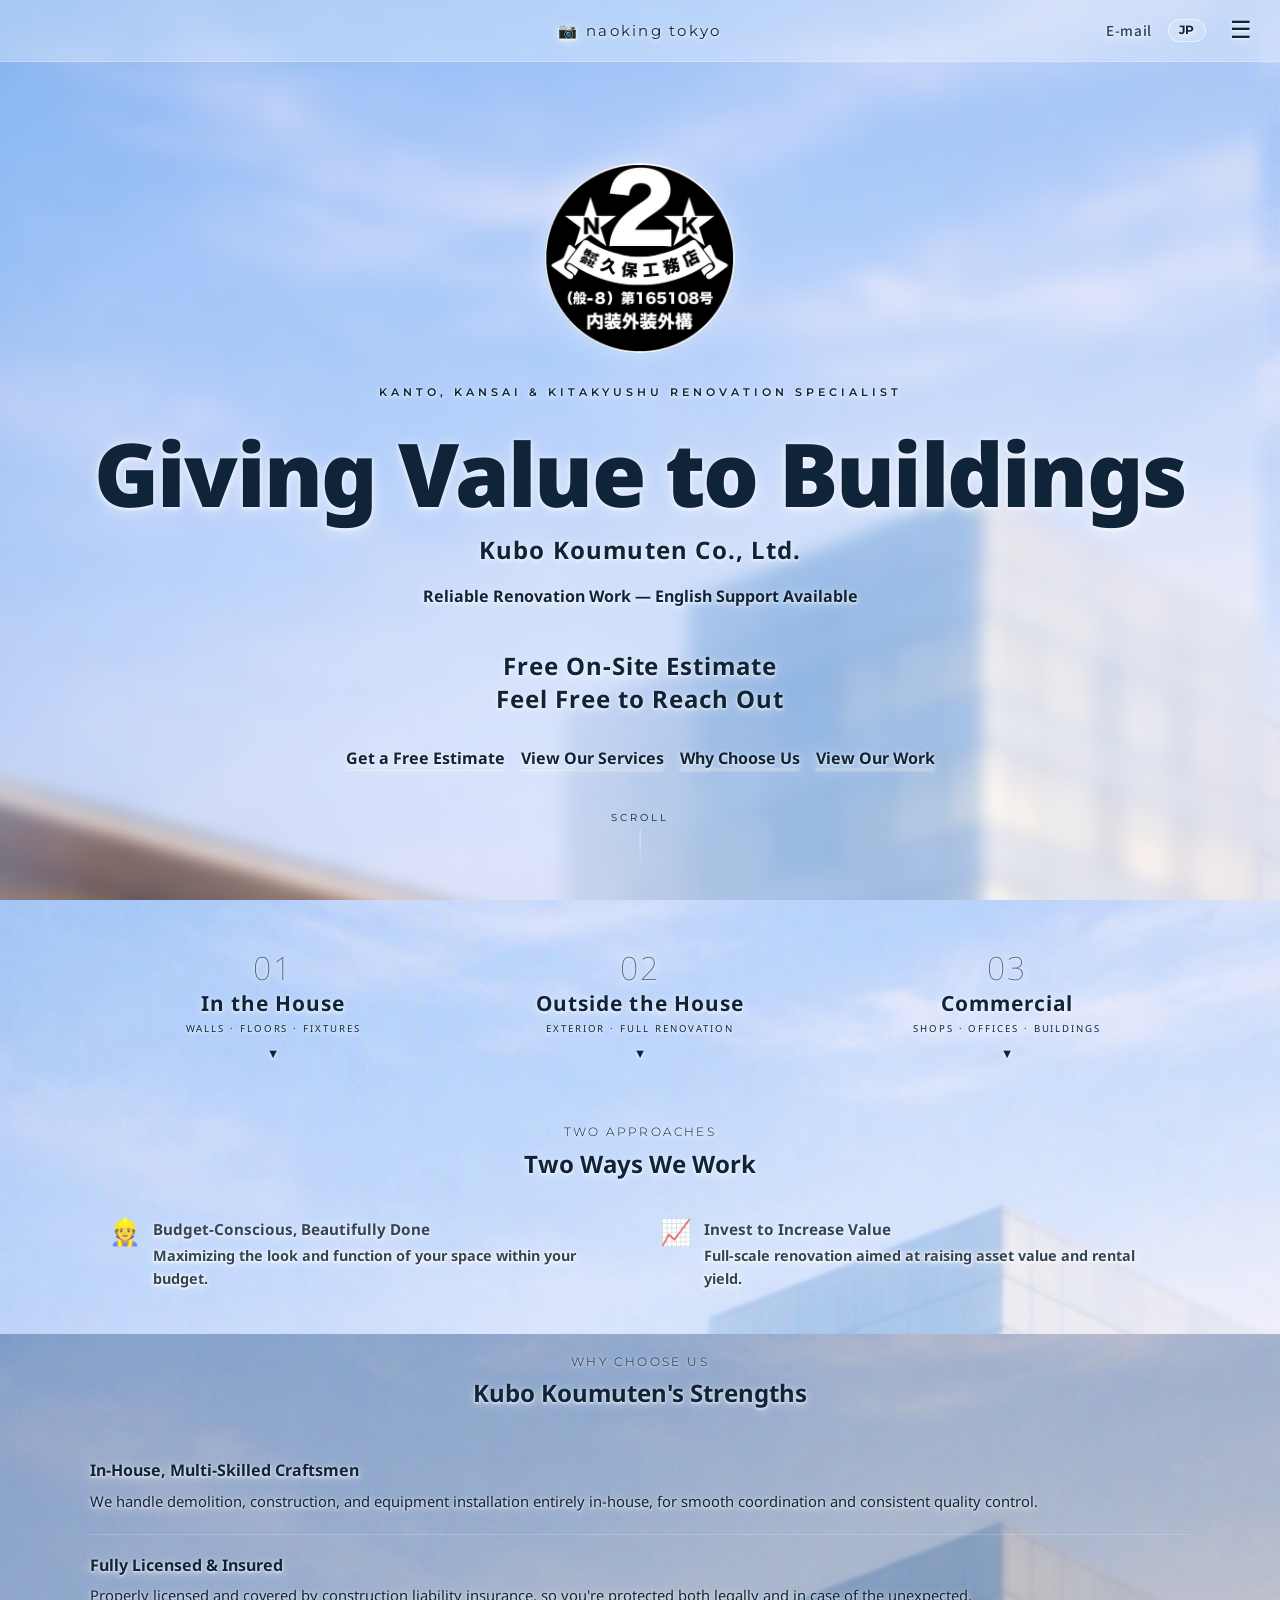
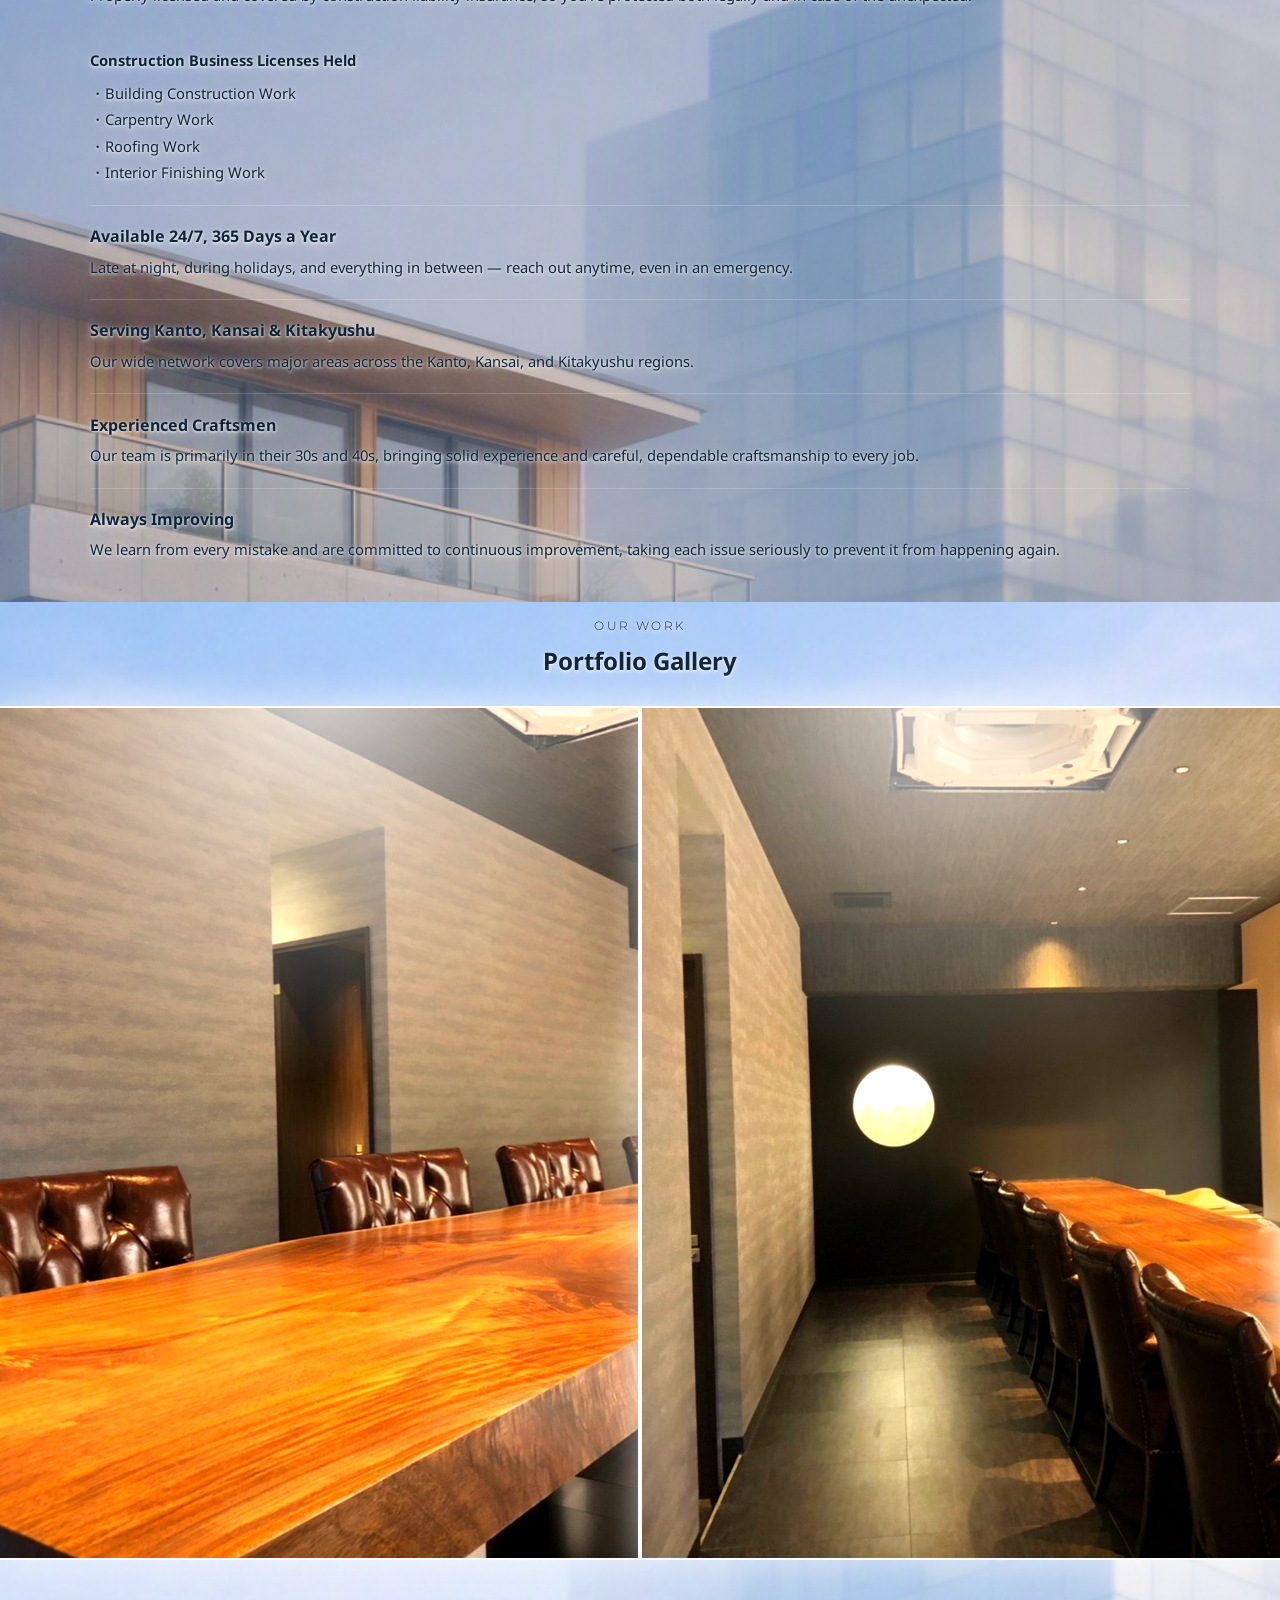
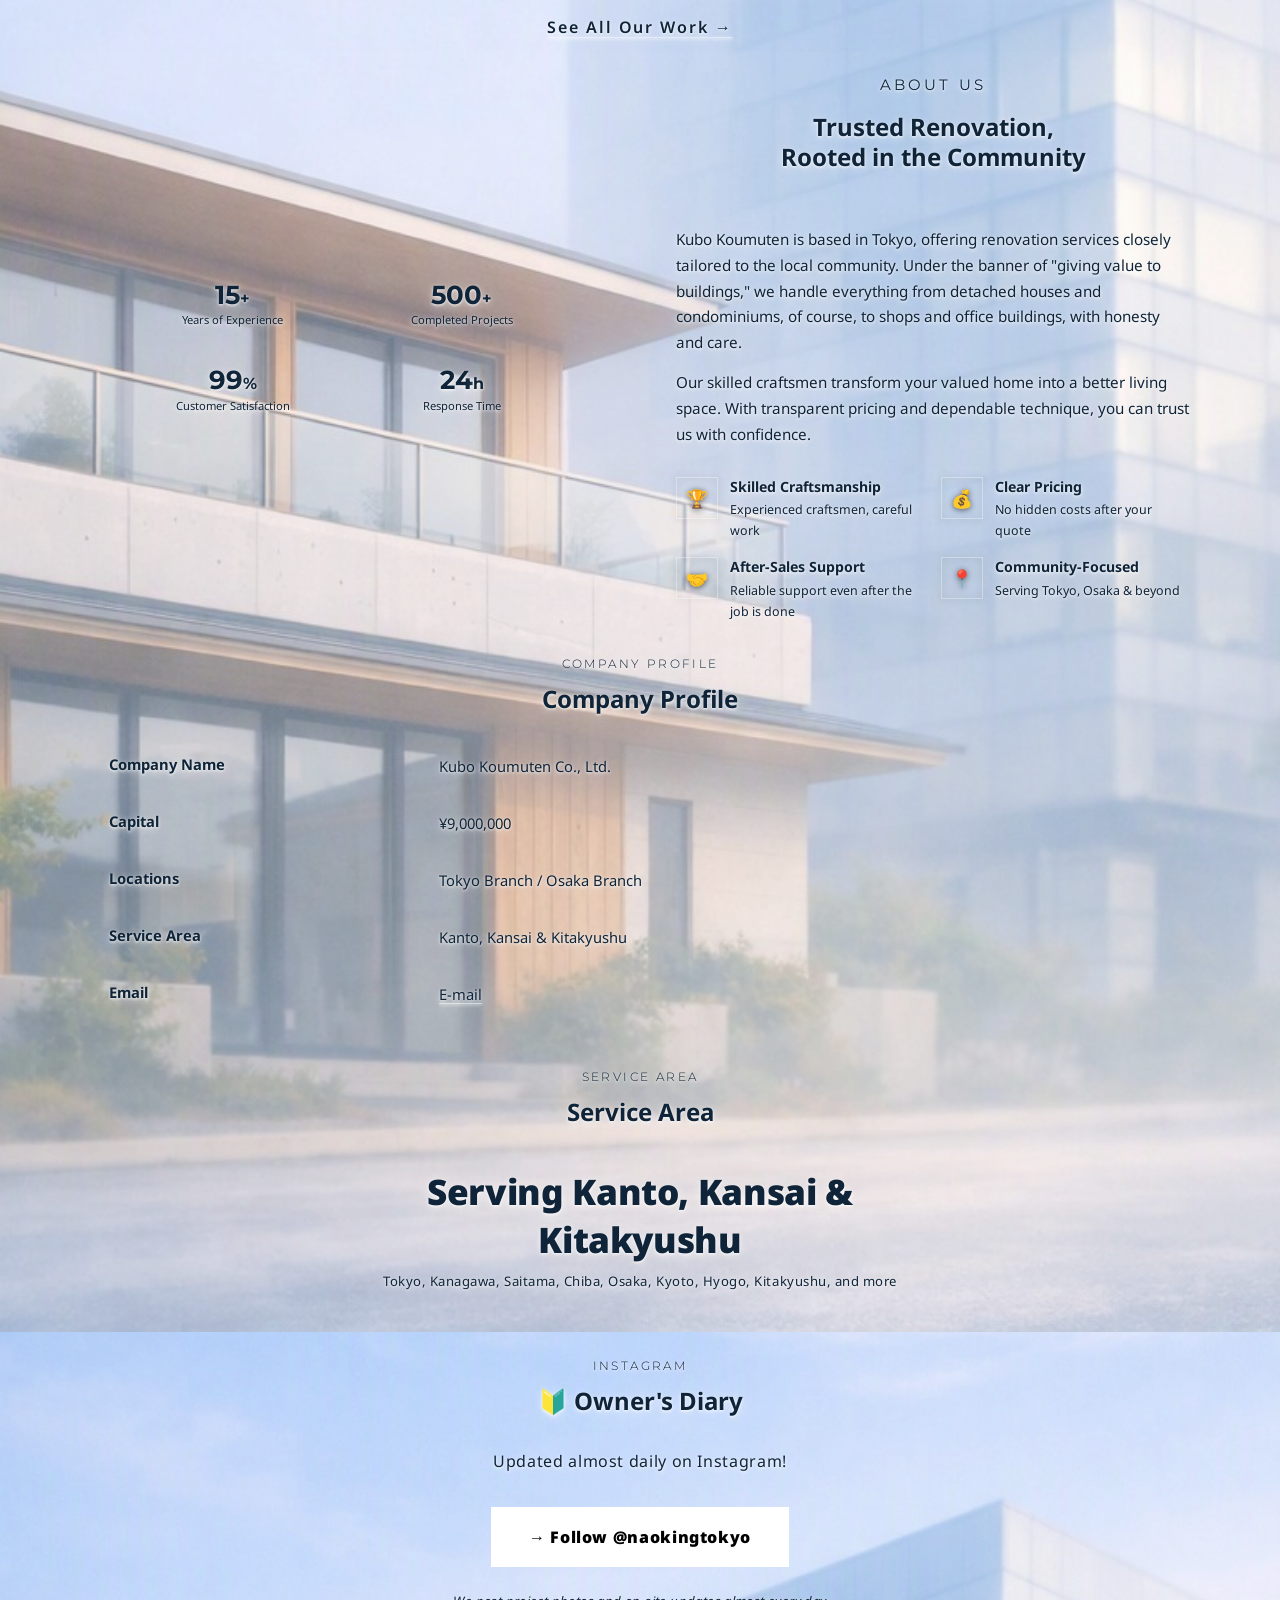
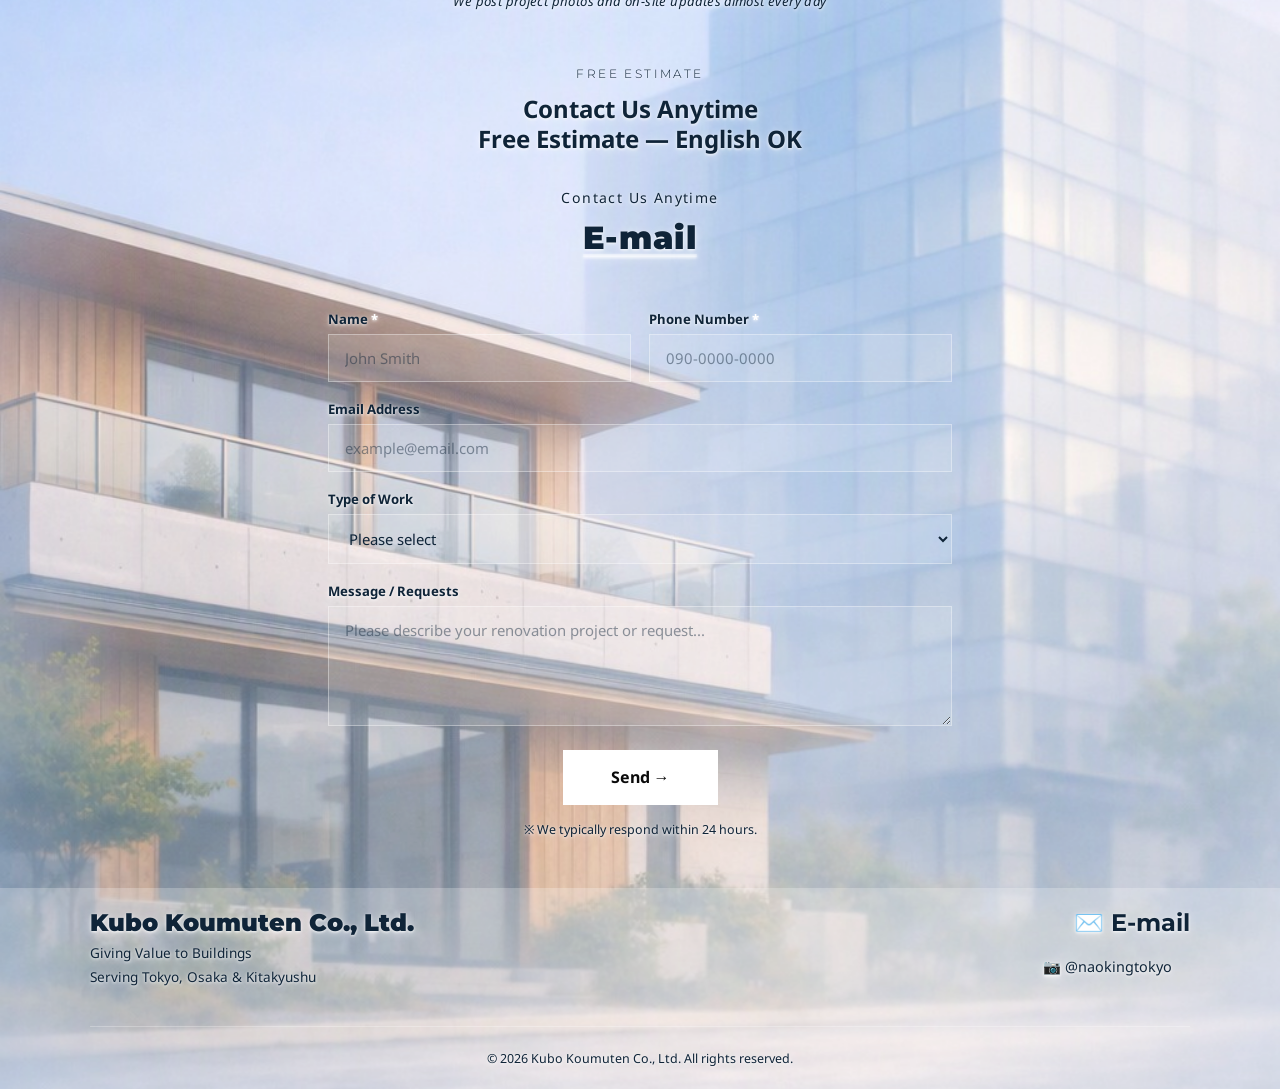
==== commit e4a73e52: "Align hero-free-text size with hero-name (both now 1.5rem) Kubo-san asked for "現地調査 無料 / お気軽にご連絡ください" ====
--- a/en/index.html
+++ b/en/index.html
@@ -679,7 +679,7 @@
 
     .hero-free-text {
       font-family: 'Noto Sans', sans-serif;
-      font-size: 2rem;
+      font-size: 1.5rem;
       font-weight: 700;
       color: #0f2438;
       letter-spacing: 0.04em;
@@ -1578,7 +1578,6 @@
         min-height: 140px;
         margin-bottom: 1.25rem;
       }
-      .hero-free-text { font-size: 1.3rem; }
       .hero-tagline { font-size: 1.9rem; }
     }
 
@@ -1897,7 +1896,7 @@
   <div class="nav-logo"><a href="https://www.instagram.com/naokingtokyo" target="_blank" rel="noopener noreferrer" style="color: inherit; text-decoration: none;">📷 naoking <span>tokyo</span></a></div>
   <div style="flex:1; display:flex; justify-content:flex-end; align-items:center; gap:1rem;">
     <a href="mailto:maimran8923@gmail.com" class="nav-phone">E-mail</a>
-    <a href="../index.html" class="nav-lang">JP</a>
+    <a href="../" class="nav-lang">JP</a>
     <button id="hamburger" aria-label="Open menu">☰</button>
   </div>
   <div id="mobile-menu">
@@ -1905,7 +1904,7 @@
     <a href="#services">→ Our Services</a>
     <a href="portfolio.html">→ Portfolio Gallery</a>
     <a href="#quote">→ Contact Us</a>
-    <a href="../index.html">→ 日本語 (Japanese)</a>
+    <a href="../">→ 日本語 (Japanese)</a>
   </div>
 </nav>
 
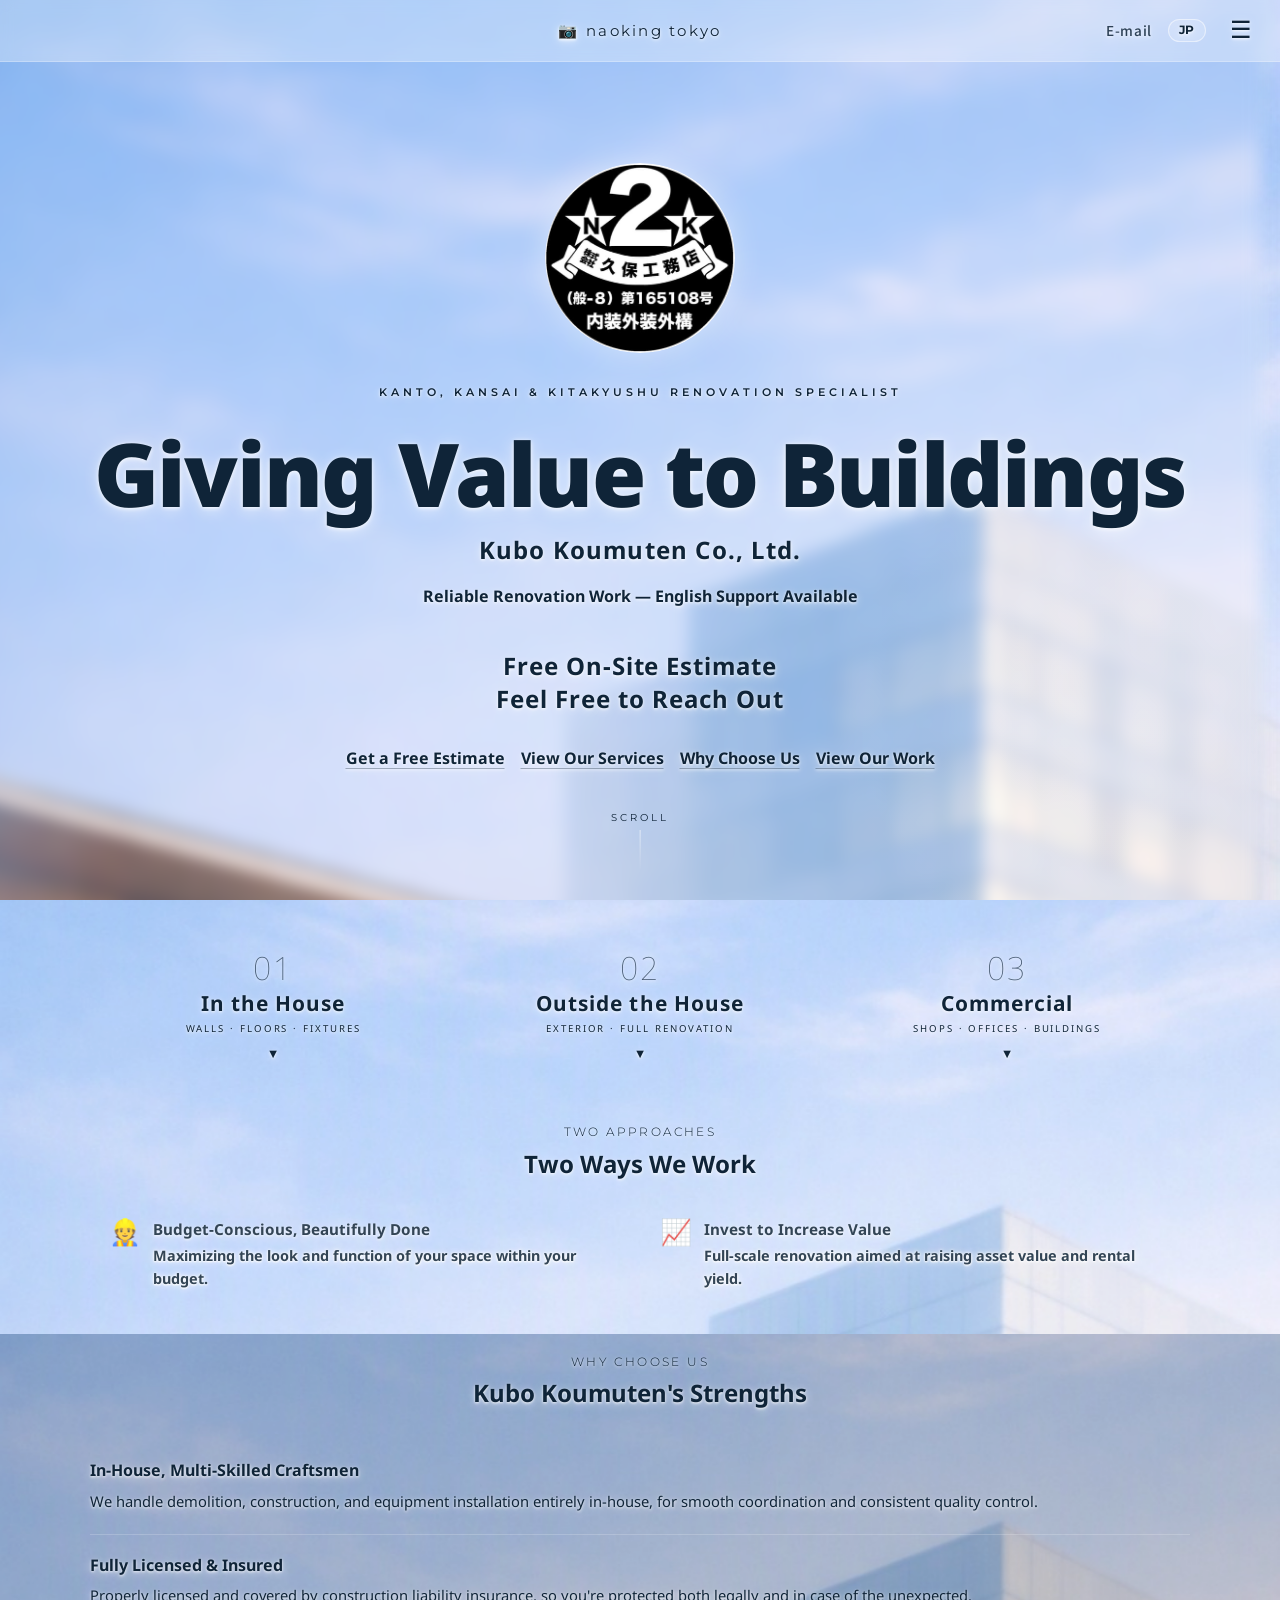
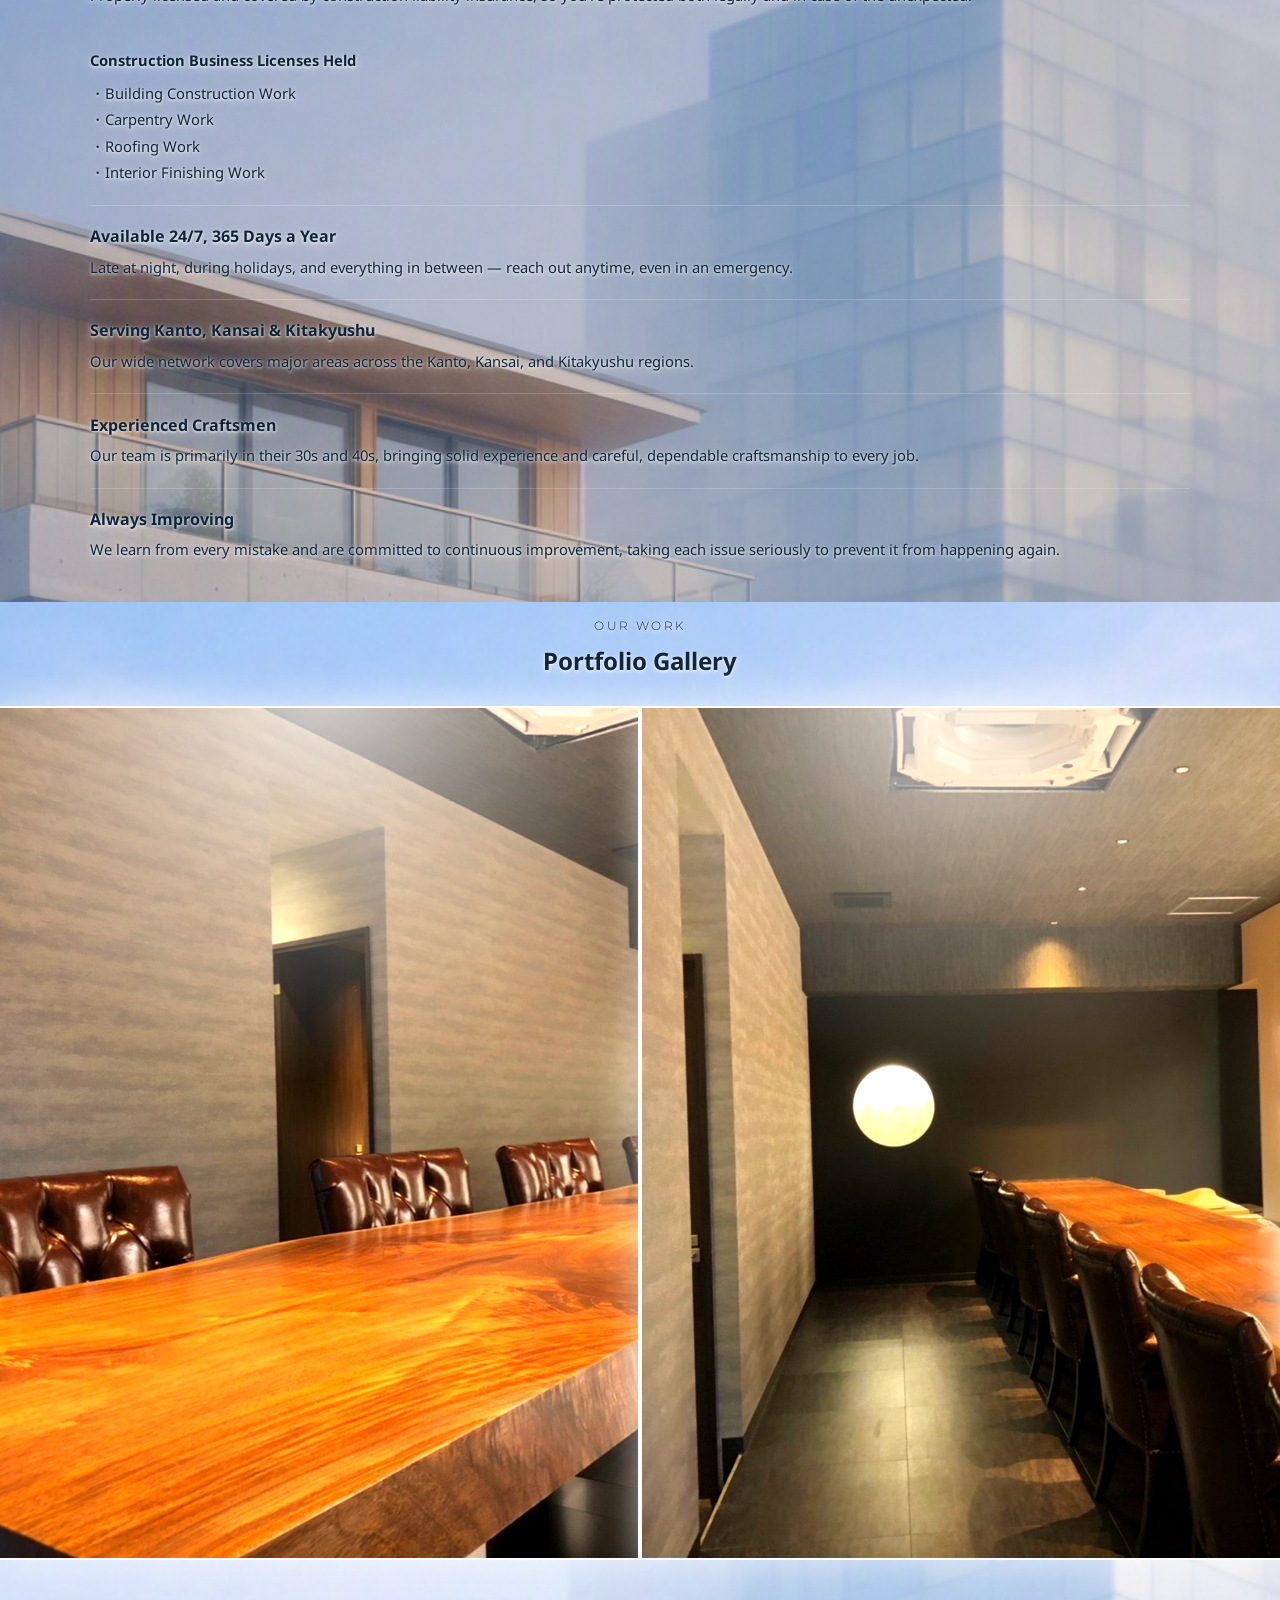
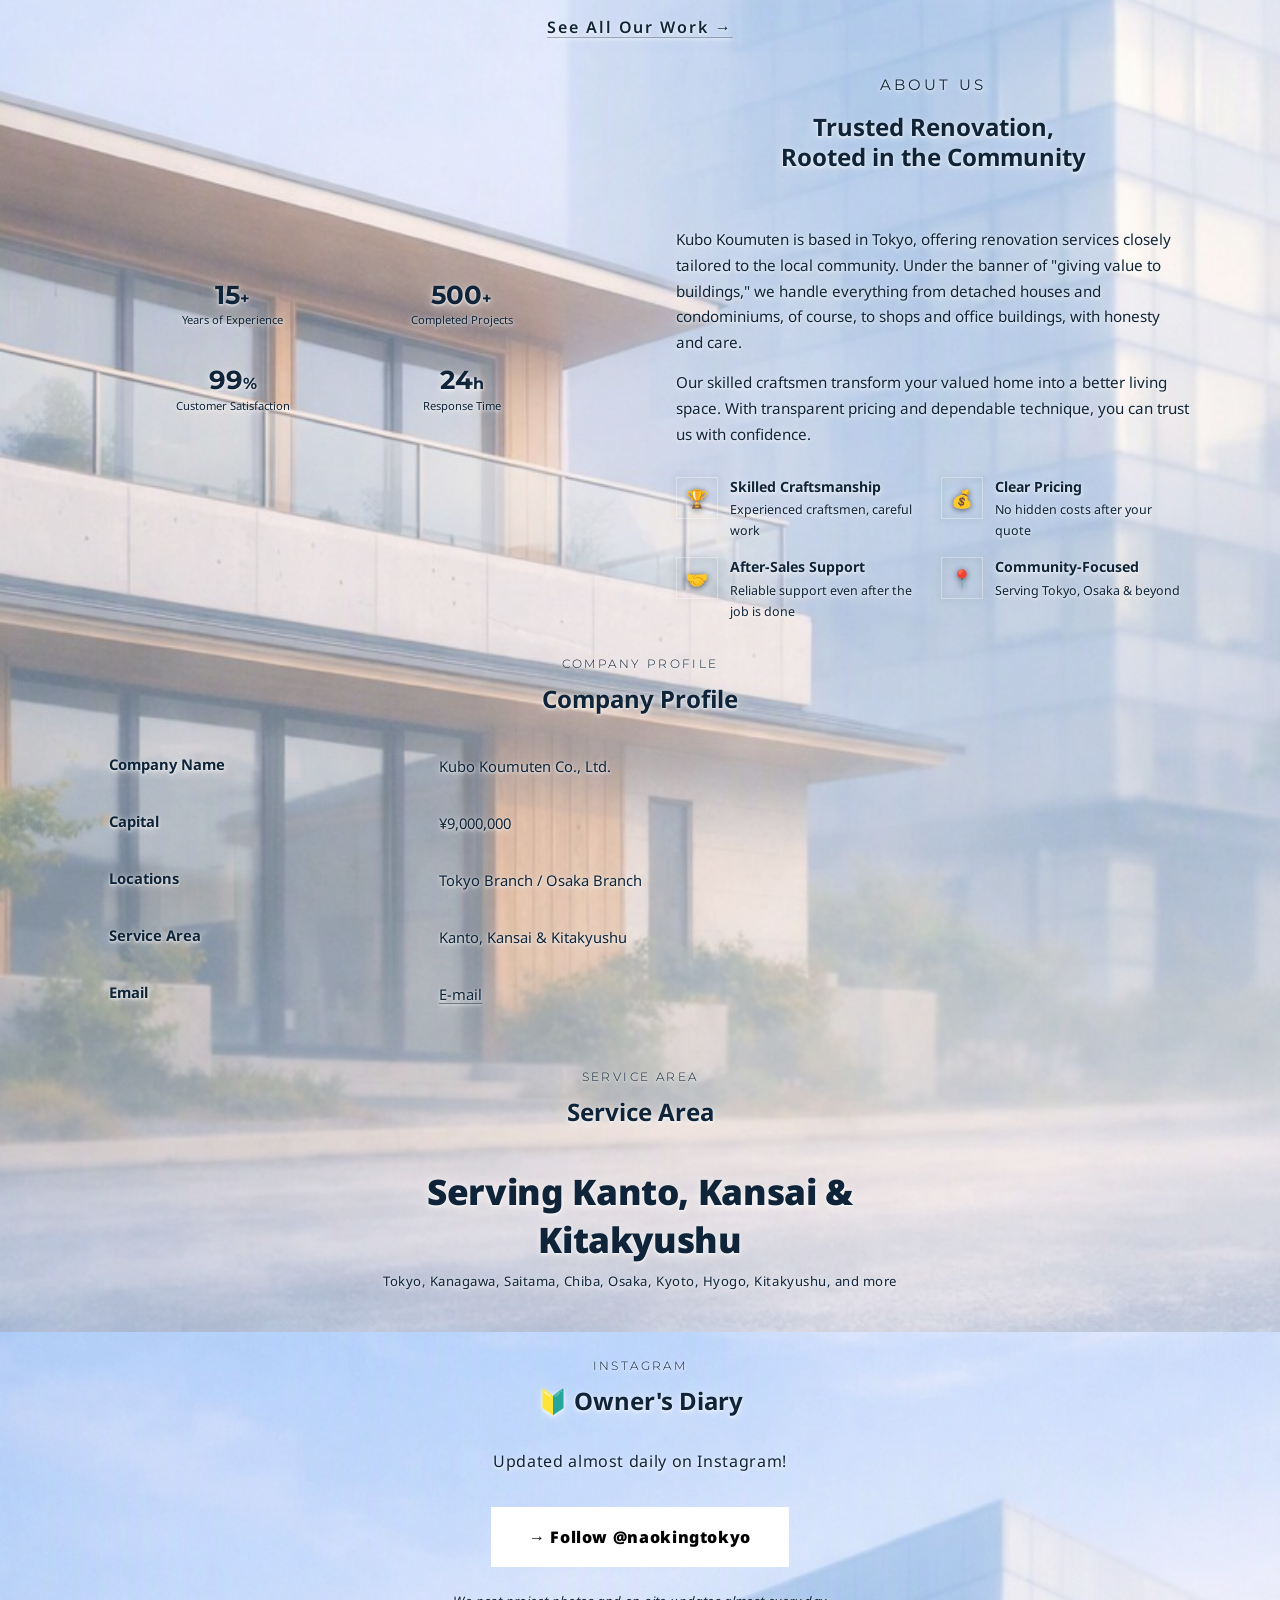
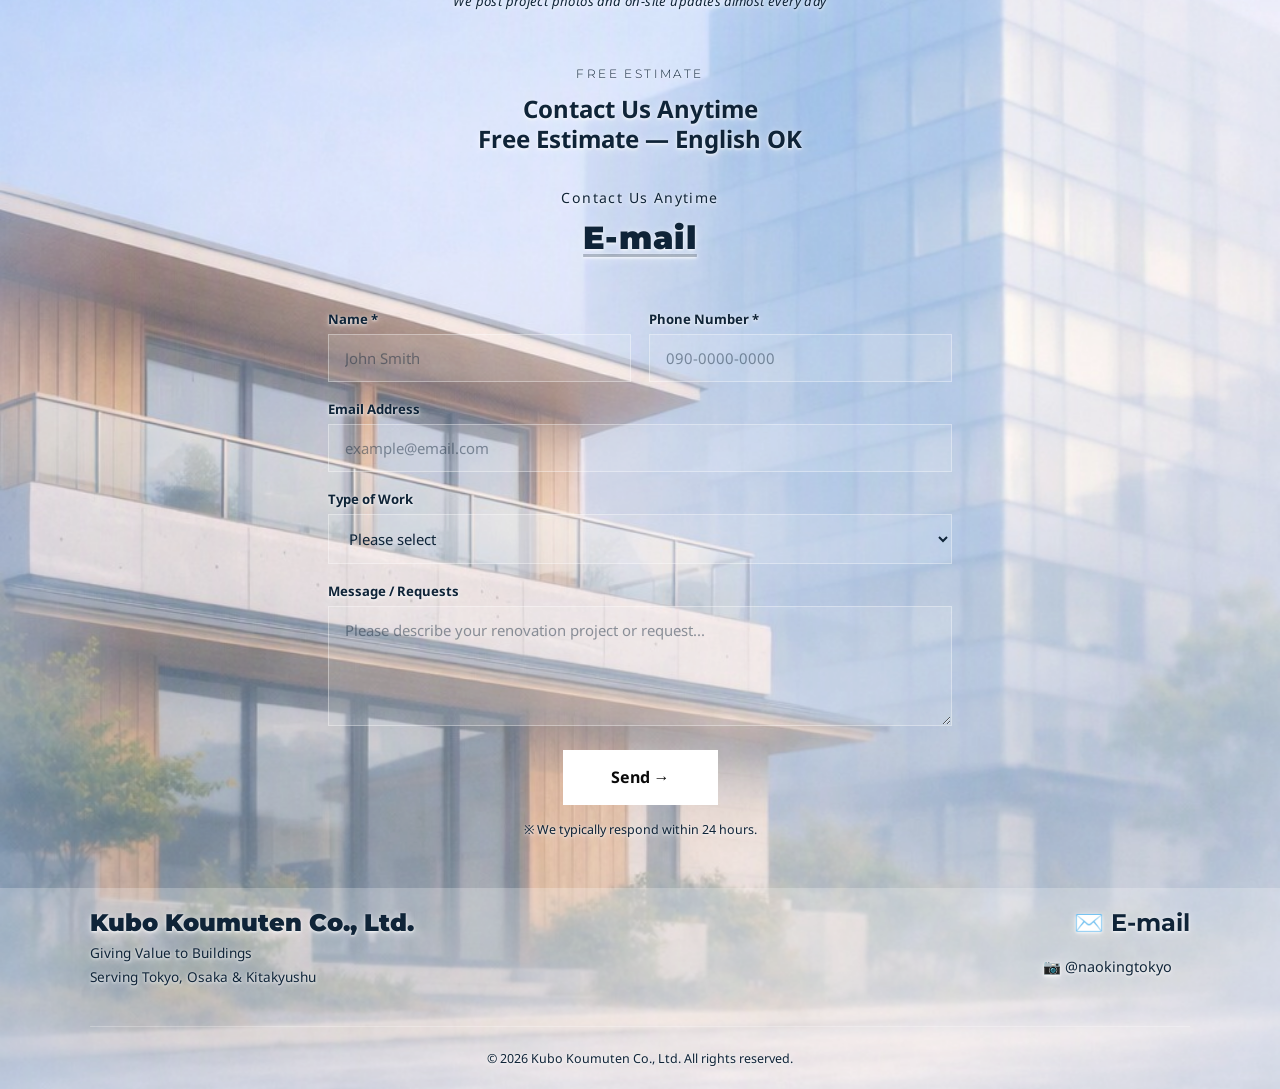
==== commit df6de57f: "Fix 3 bugs surfaced by the JP/EN duplication audit Found by diffing index.html against en/index.html" ====
--- a/en/index.html
+++ b/en/index.html
@@ -665,7 +665,7 @@
       font-size: 1rem;
       text-decoration: underline;
       text-underline-offset: 4px;
-      text-decoration-color: rgba(204,204,204,0.35);
+      text-decoration-color: rgba(15,36,56,0.35);
       text-shadow: 0 1px 3px rgba(255,255,255,0.9), 0 2px 10px rgba(255,255,255,0.55);
       transition: color .2s, text-decoration-color .2s;
     }
@@ -674,7 +674,7 @@
       transform: none;
       box-shadow: none;
       color: #0f2438;
-      text-decoration-color: rgba(255,255,255,0.75);
+      text-decoration-color: rgba(15,36,56,0.75);
     }
 
     .hero-free-text {
@@ -1255,10 +1255,10 @@
       color: #0f2438;
       text-decoration: underline;
       text-underline-offset: 3px;
-      text-decoration-color: rgba(255,255,255,0.5);
+      text-decoration-color: rgba(15,36,56,0.5);
       transition: color .2s, text-decoration-color .2s;
     }
-    .cp-table td a:hover { color: #0f2438; text-decoration-color: rgba(255,255,255,0.85); }
+    .cp-table td a:hover { color: #0f2438; text-decoration-color: rgba(15,36,56,0.85); }
     @media (max-width: 560px) {
       .cp-table th { width: 38%; padding: 0.75rem 0.8rem; font-size: 0.82rem; }
       .cp-table td { padding: 0.75rem 0.8rem; font-size: 0.85rem; }
@@ -1379,12 +1379,12 @@
       text-shadow: 0 1px 3px rgba(255,255,255,0.9), 0 2px 10px rgba(255,255,255,0.55);
       text-decoration: underline;
       text-underline-offset: 5px;
-      text-decoration-color: rgba(255,255,255,0.3);
+      text-decoration-color: rgba(15,36,56,0.3);
       letter-spacing: 0.04em;
       line-height: 1.2;
       transition: color .2s, text-decoration-color .2s;
     }
-    .contact-phone:hover { color: #0f2438; text-decoration-color: rgba(255,255,255,0.6); }
+    .contact-phone:hover { color: #0f2438; text-decoration-color: rgba(15,36,56,0.6); }
 
     .form-card {
       background: transparent;
@@ -1707,13 +1707,13 @@
       letter-spacing: 0.12em;
       text-decoration: underline !important;
       text-underline-offset: 4px;
-      text-decoration-color: rgba(255,255,255,0.35) !important;
+      text-decoration-color: rgba(15,36,56,0.35) !important;
       opacity: 1 !important;
       pointer-events: auto !important;
       cursor: pointer;
       transition: color .2s, text-decoration-color .2s;
     }
-    .portfolio-link:hover { color: rgba(255,255,255,0.75) !important; text-decoration-color: rgba(255,255,255,0.7) !important; }
+    .portfolio-link:hover { color: rgba(15,36,56,0.75) !important; text-decoration-color: rgba(15,36,56,0.7) !important; }
 
     @media (max-width: 768px) {
       .nav-phone { display: none; }
@@ -2311,11 +2311,11 @@
 
         <div class="form-row">
           <div class="fld">
-            <label for="f-name">Name <span style="color:var(--primary)">*</span></label>
+            <label for="f-name">Name <span style="color:#0f2438">*</span></label>
             <input type="text" id="f-name" name="name" placeholder="John Smith" required>
           </div>
           <div class="fld">
-            <label for="f-phone">Phone Number <span style="color:var(--primary)">*</span></label>
+            <label for="f-phone">Phone Number <span style="color:#0f2438">*</span></label>
             <input type="tel" id="f-phone" name="phone" placeholder="090-0000-0000" required>
           </div>
         </div>
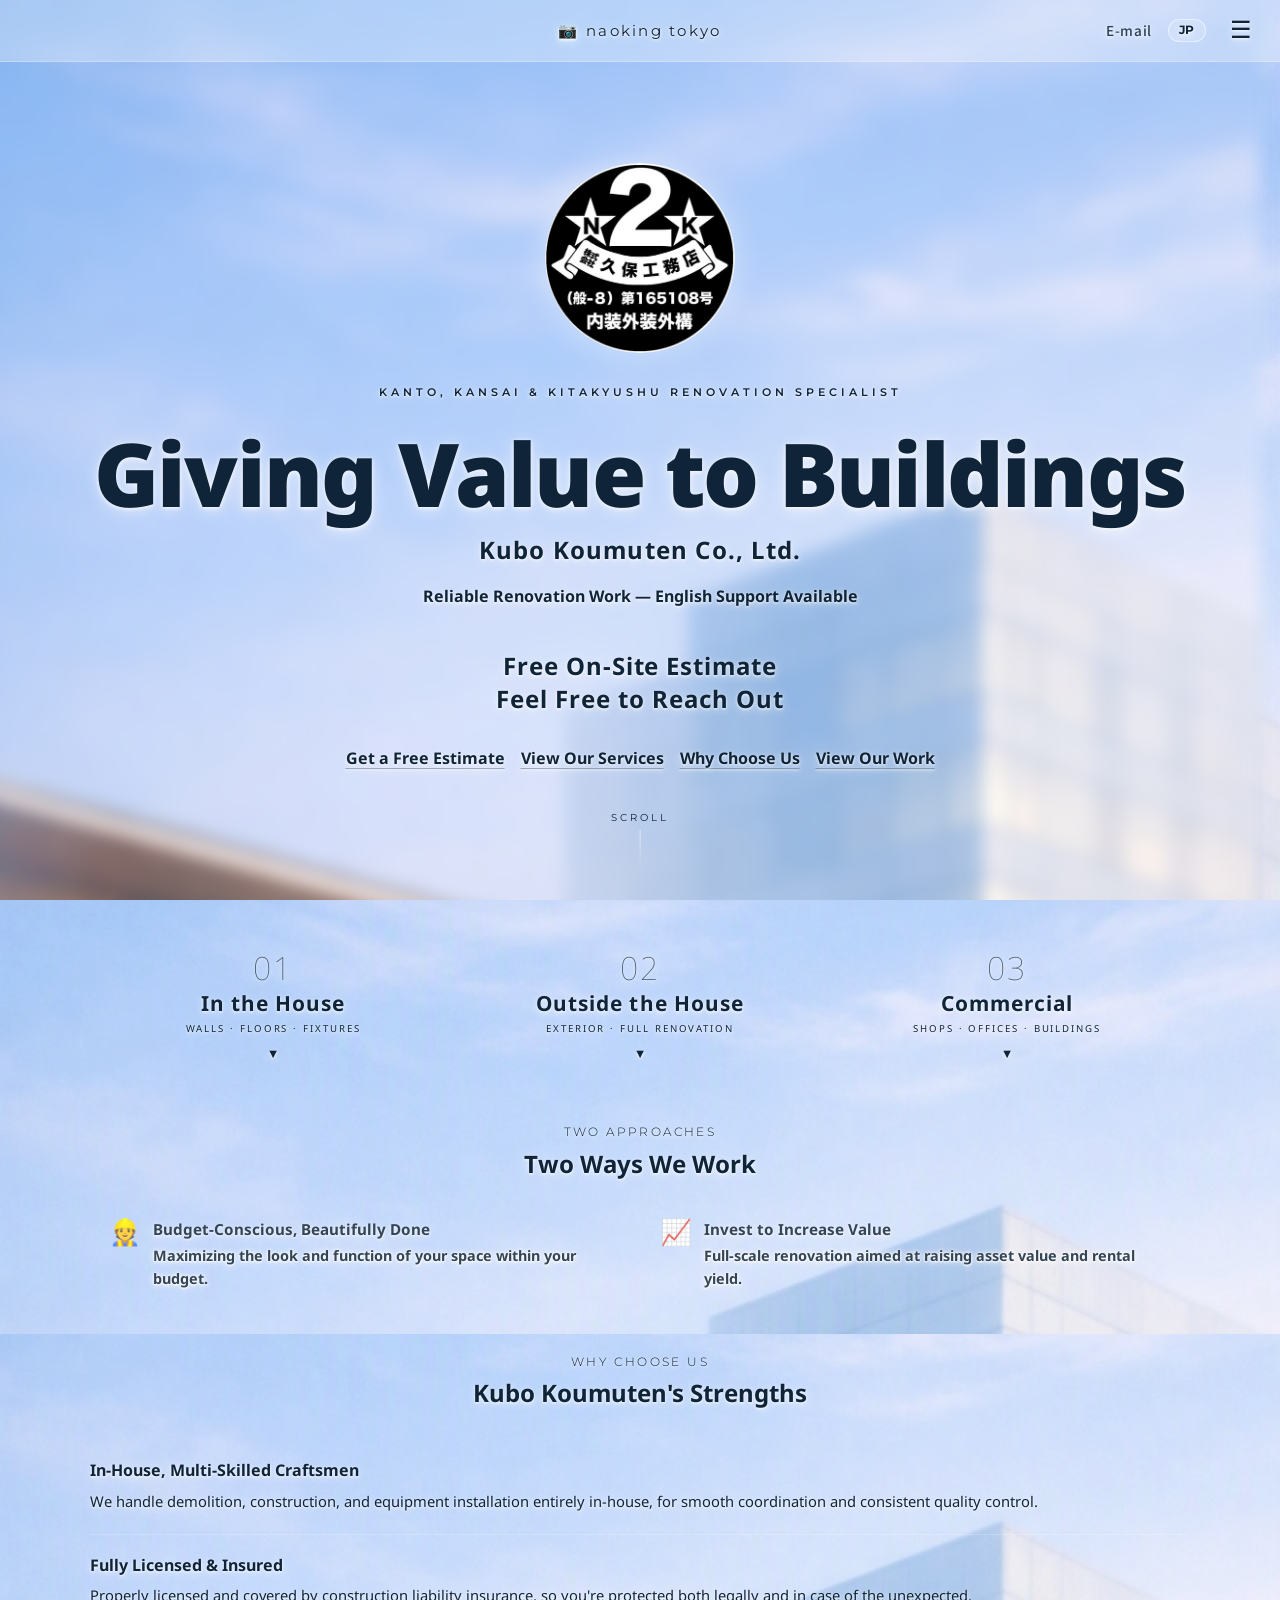
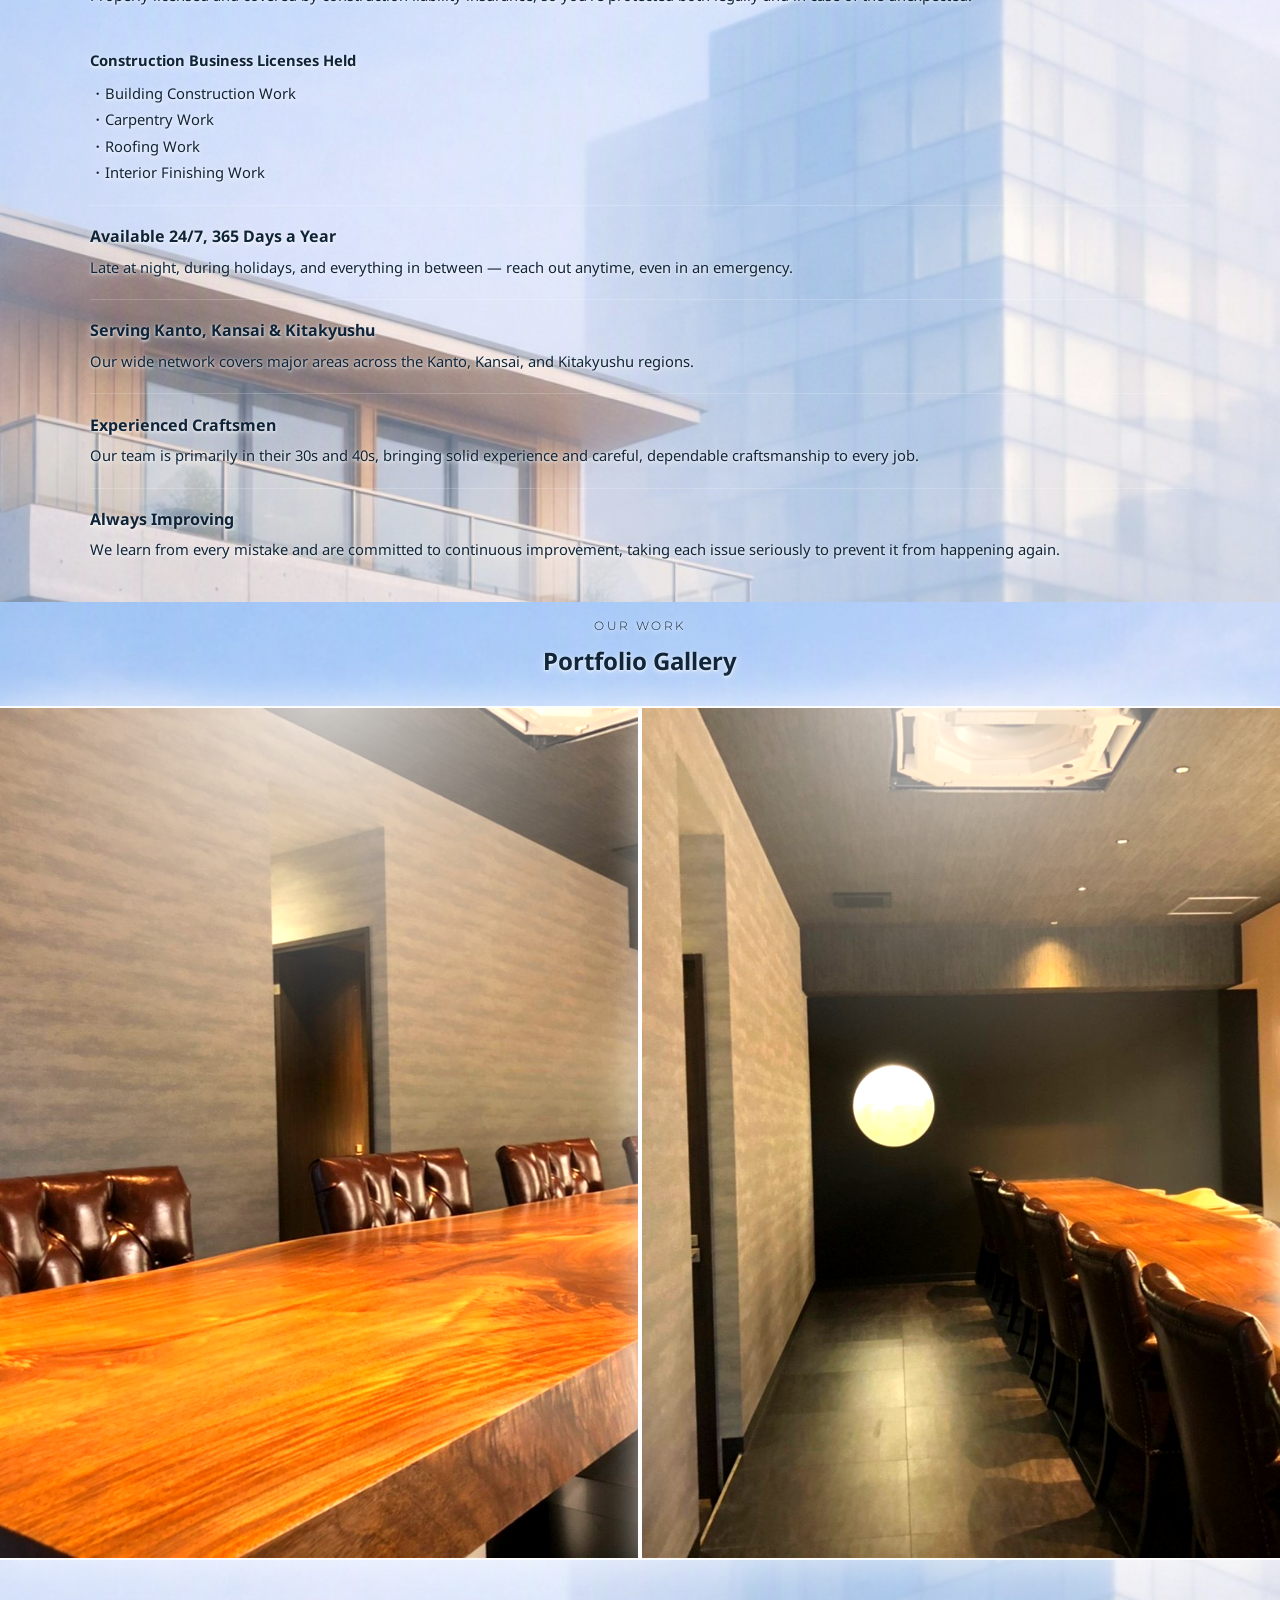
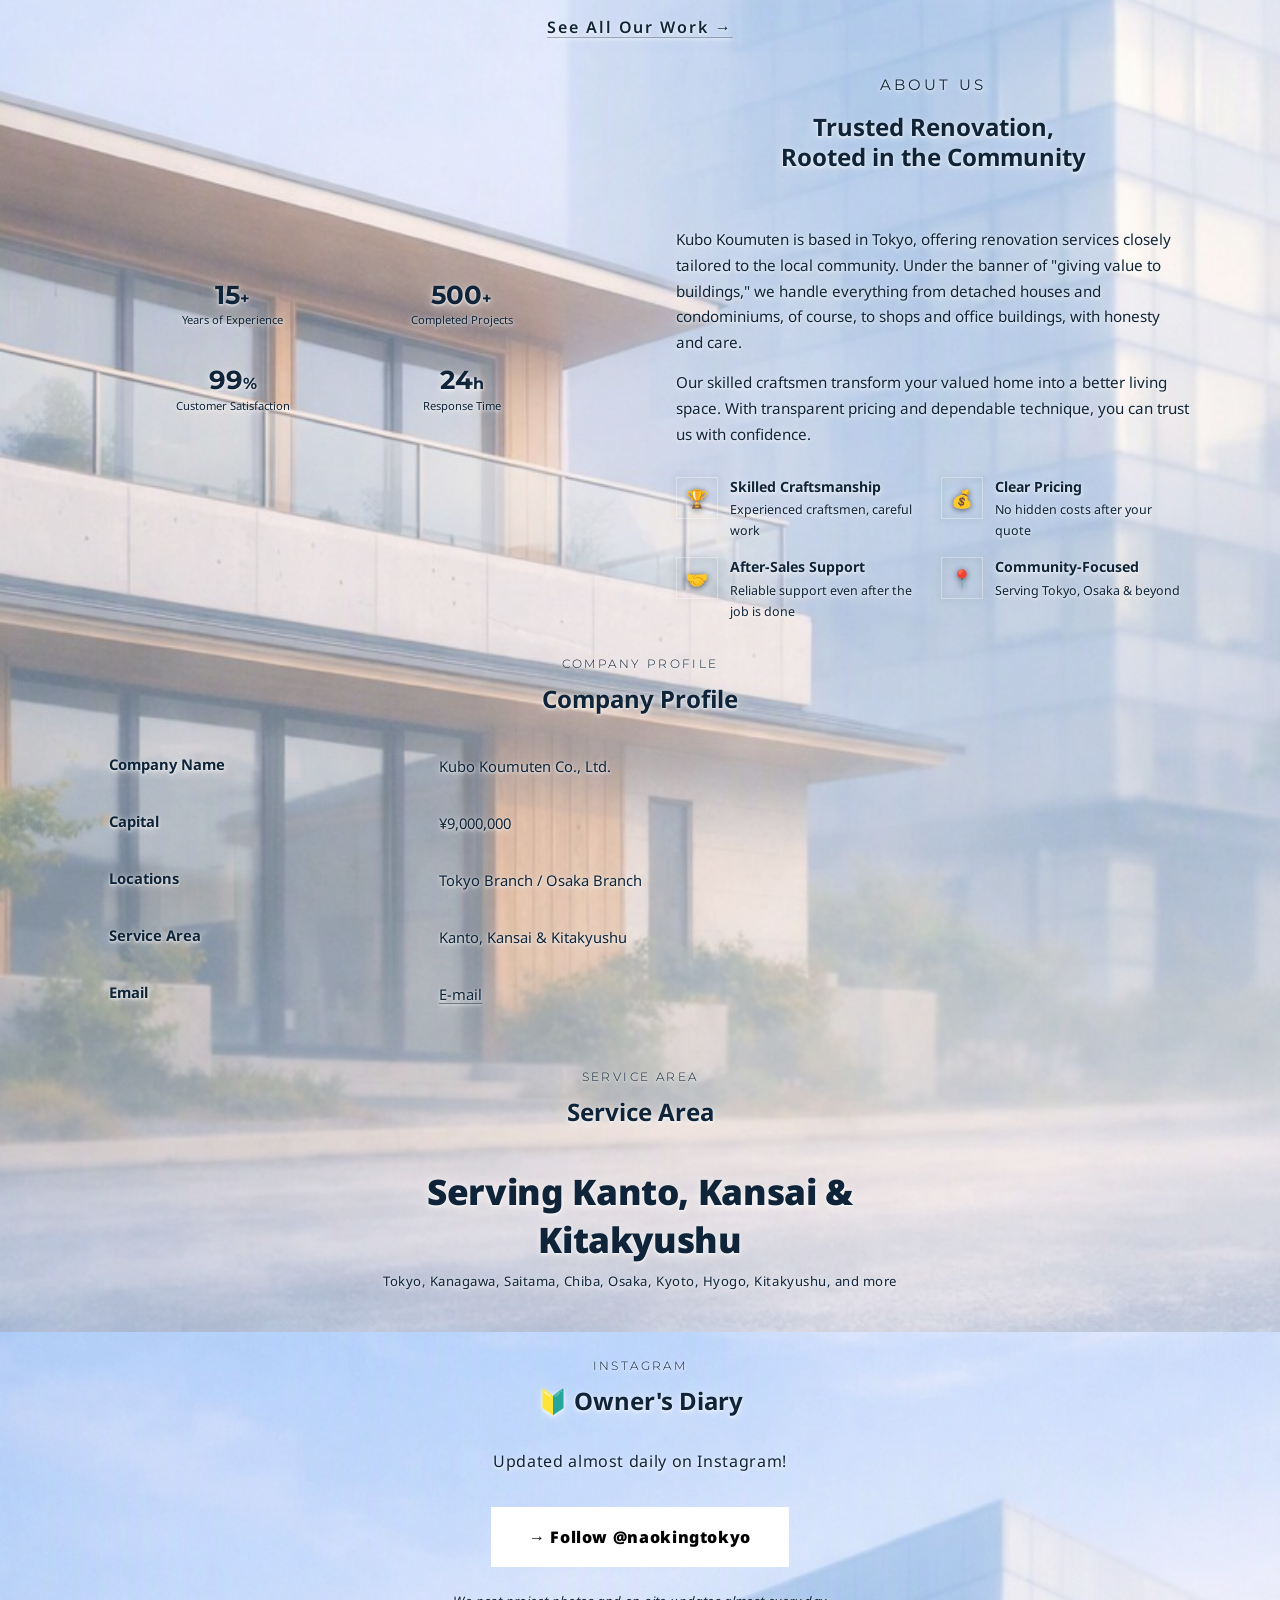
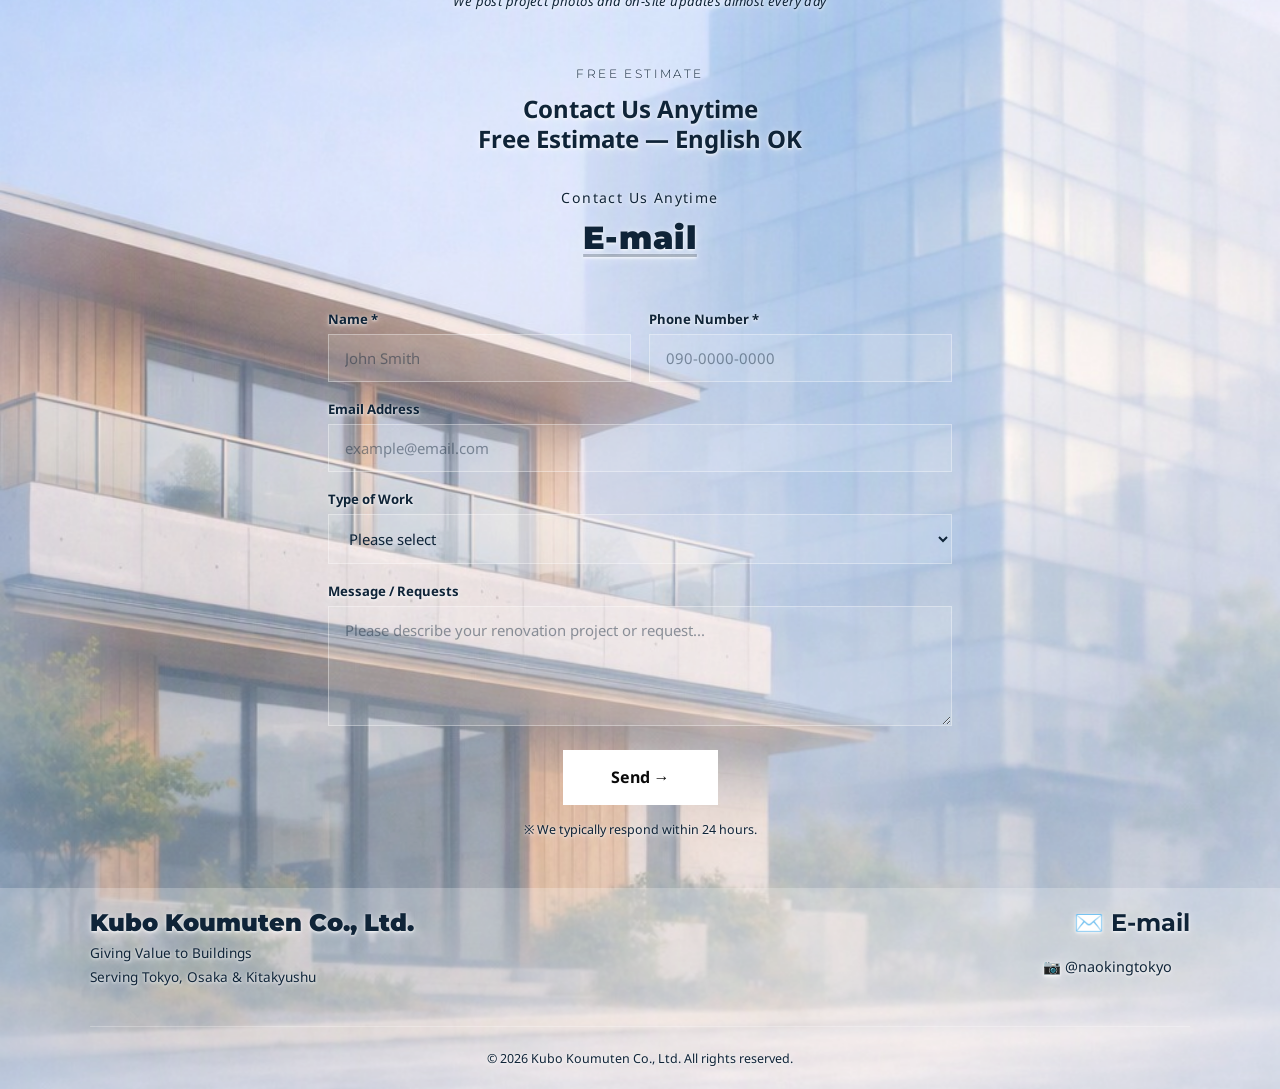
==== commit 037d9574: "Fix #strengths section reading darker than its neighbors Kubo-san flagged the "WHY CHOOSE US / 久保工務店" ====
--- a/en/index.html
+++ b/en/index.html
@@ -2044,7 +2044,7 @@
 
 <!-- ══════════ STRENGTHS ══════════ -->
 <section id="strengths" style="padding: 1.25rem 2rem; position: relative; background-image: url('../Background/bg-long-index.jpg'); background-size: cover; background-position: center 35%;">
-  <div style="position:absolute;inset:0;background:rgba(0,0,0,0.18);z-index:0;"></div>
+  <div style="position:absolute;inset:0;background:rgba(255,255,255,0.15);z-index:0;"></div>
   <div style="position:relative; z-index:1; max-width:1100px; margin:0 auto;">
     <div class="section-header">
       <div class="trace-frame bold">
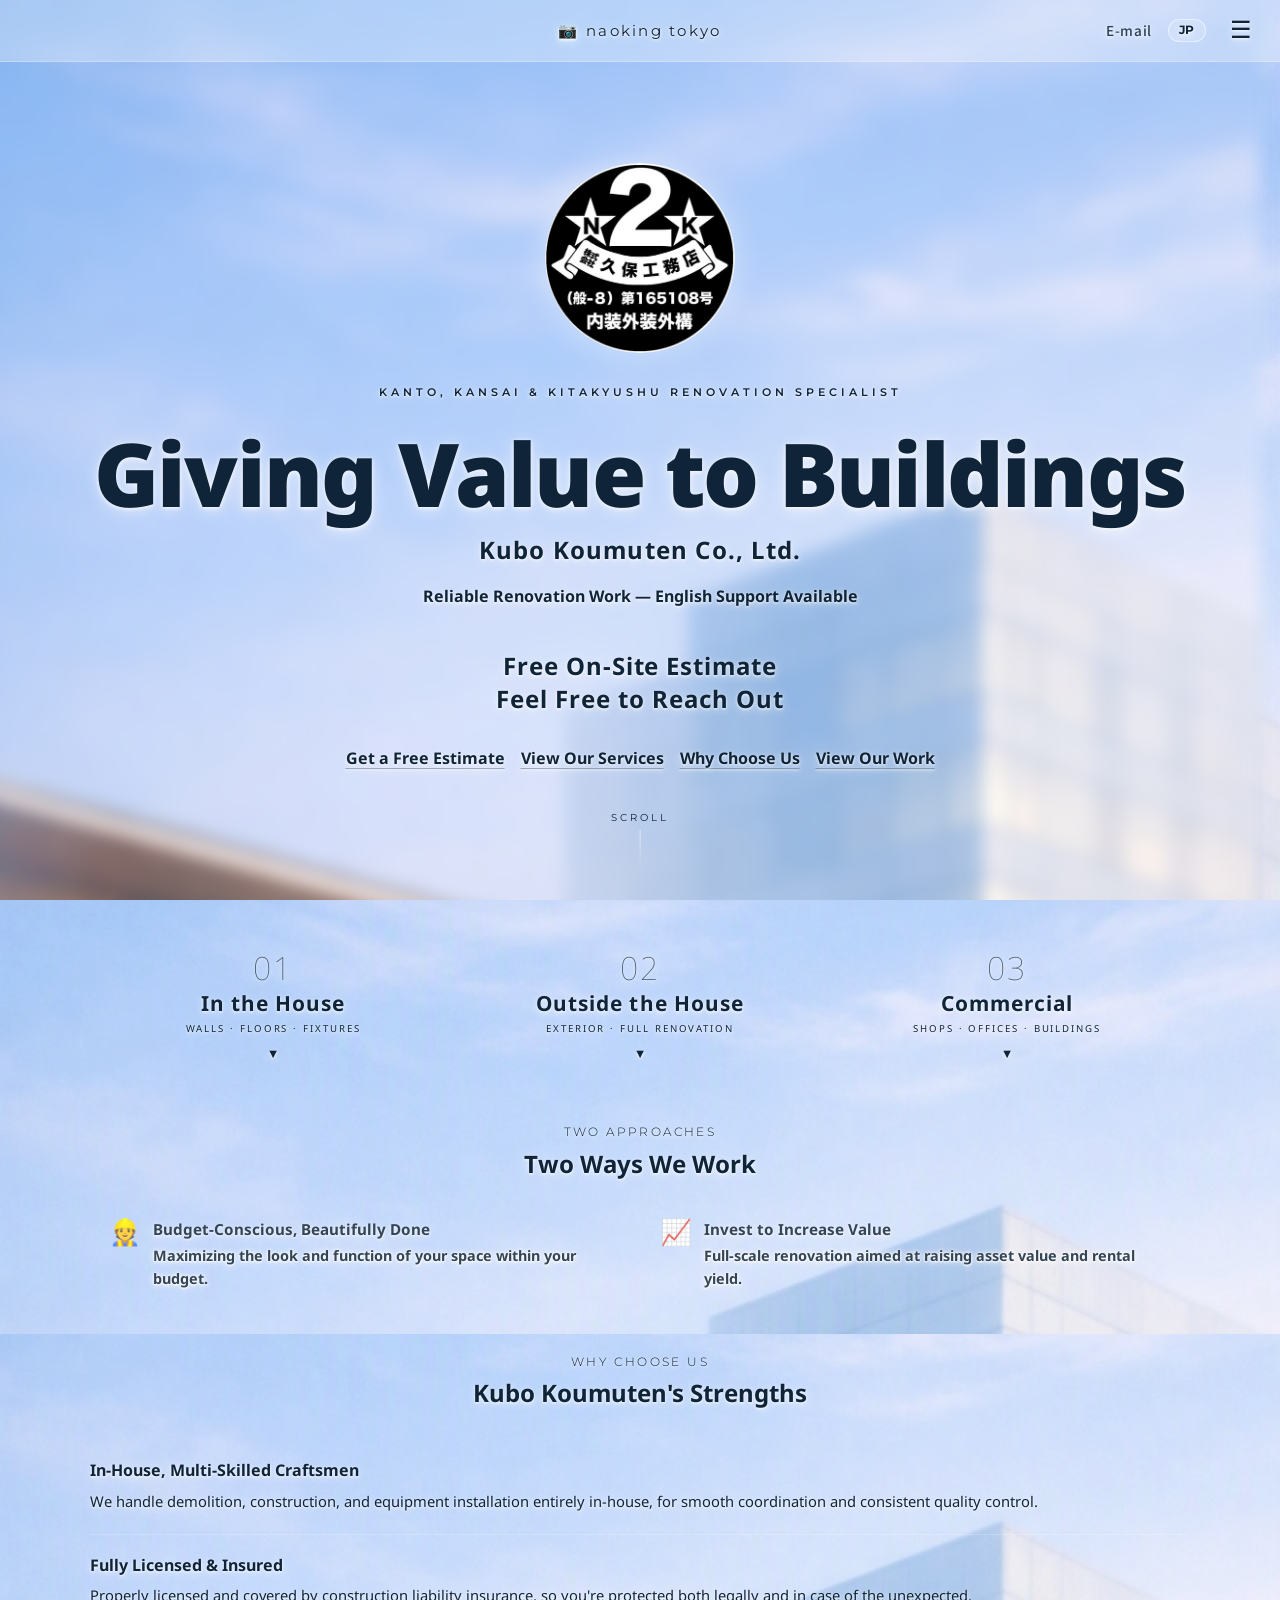
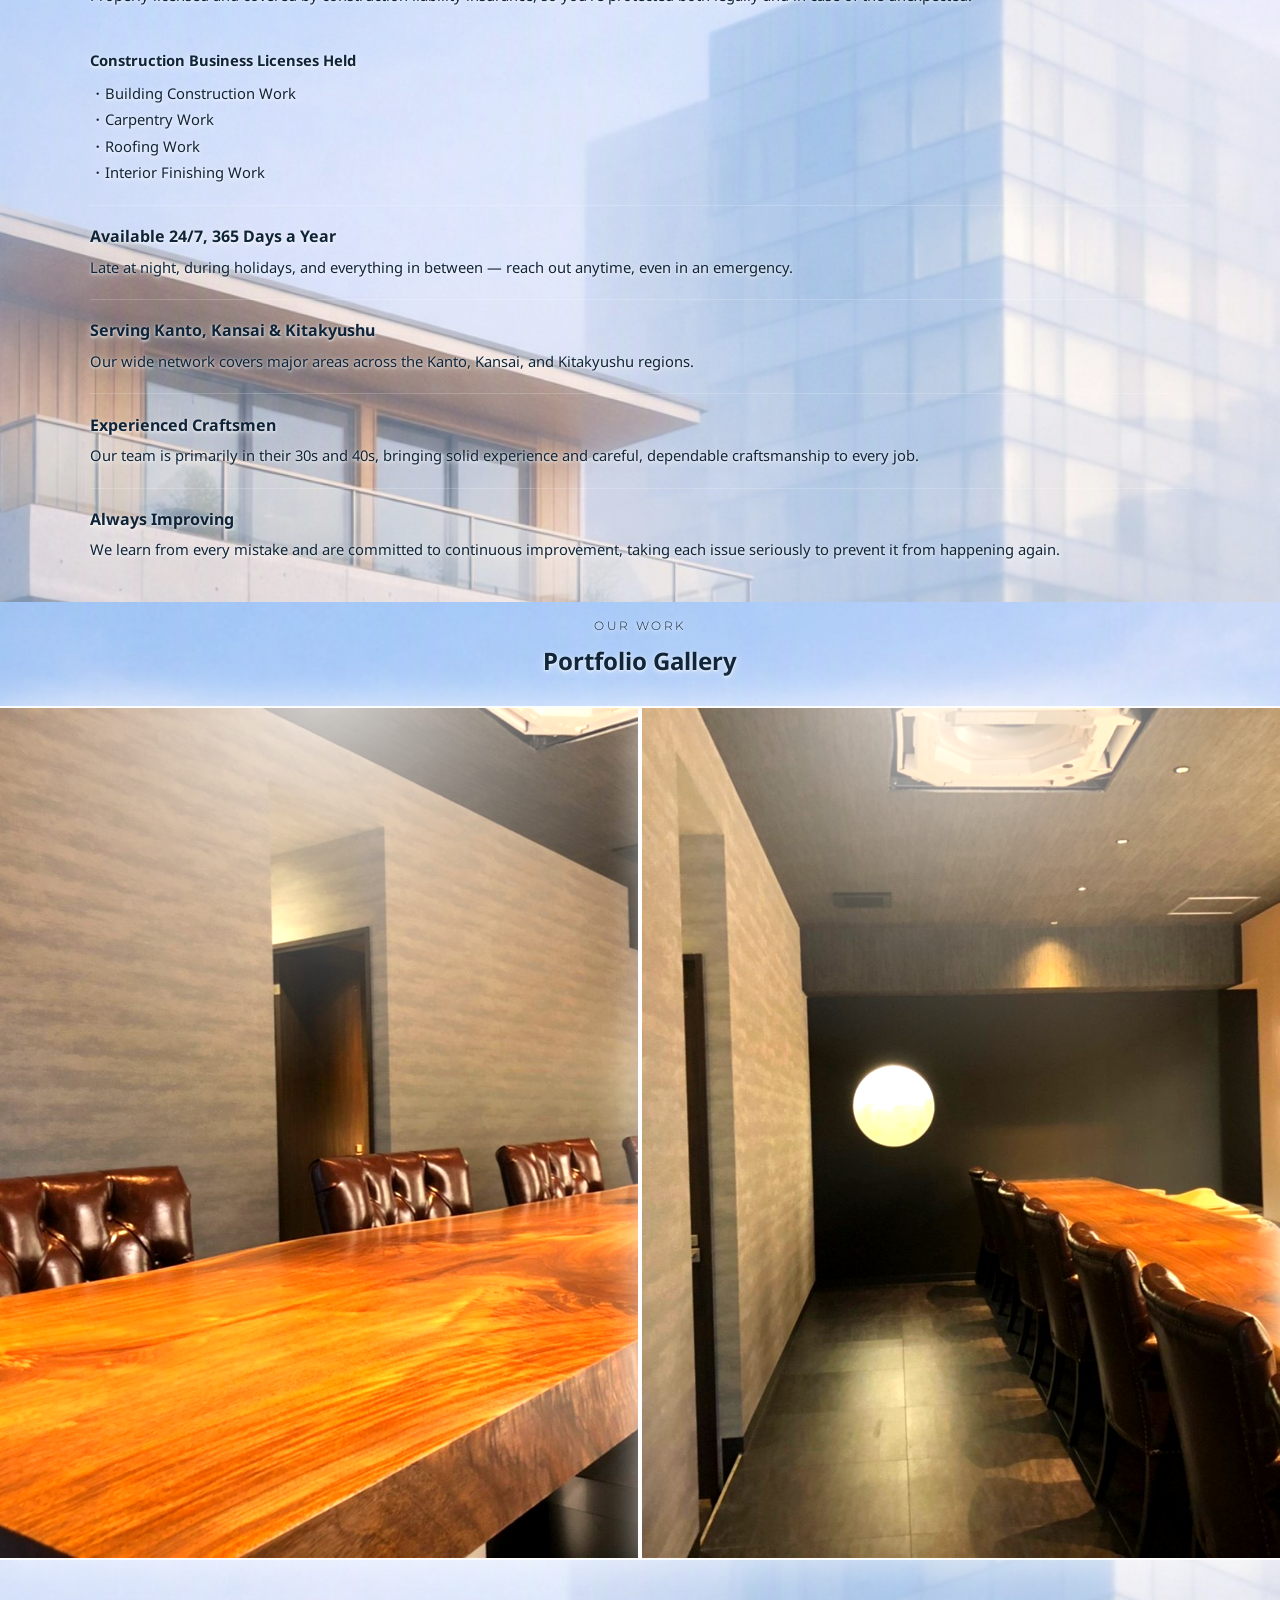
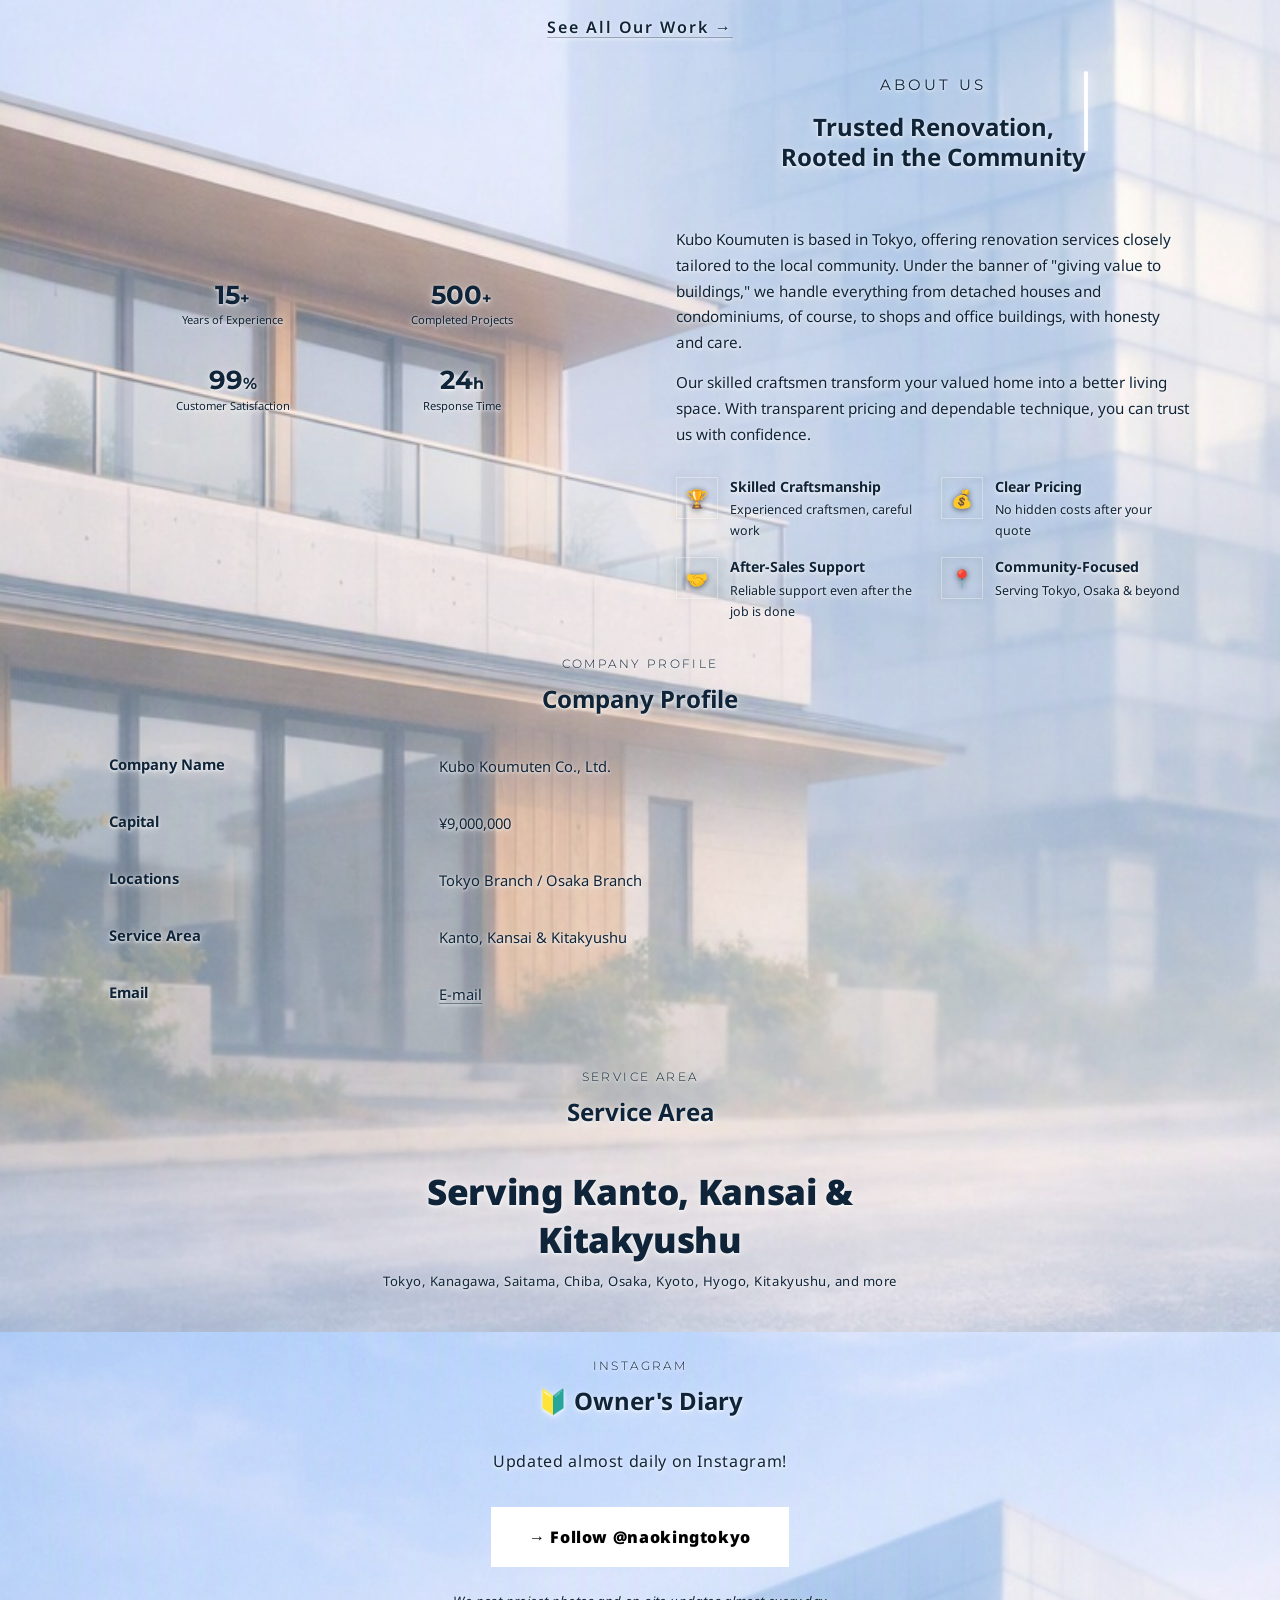
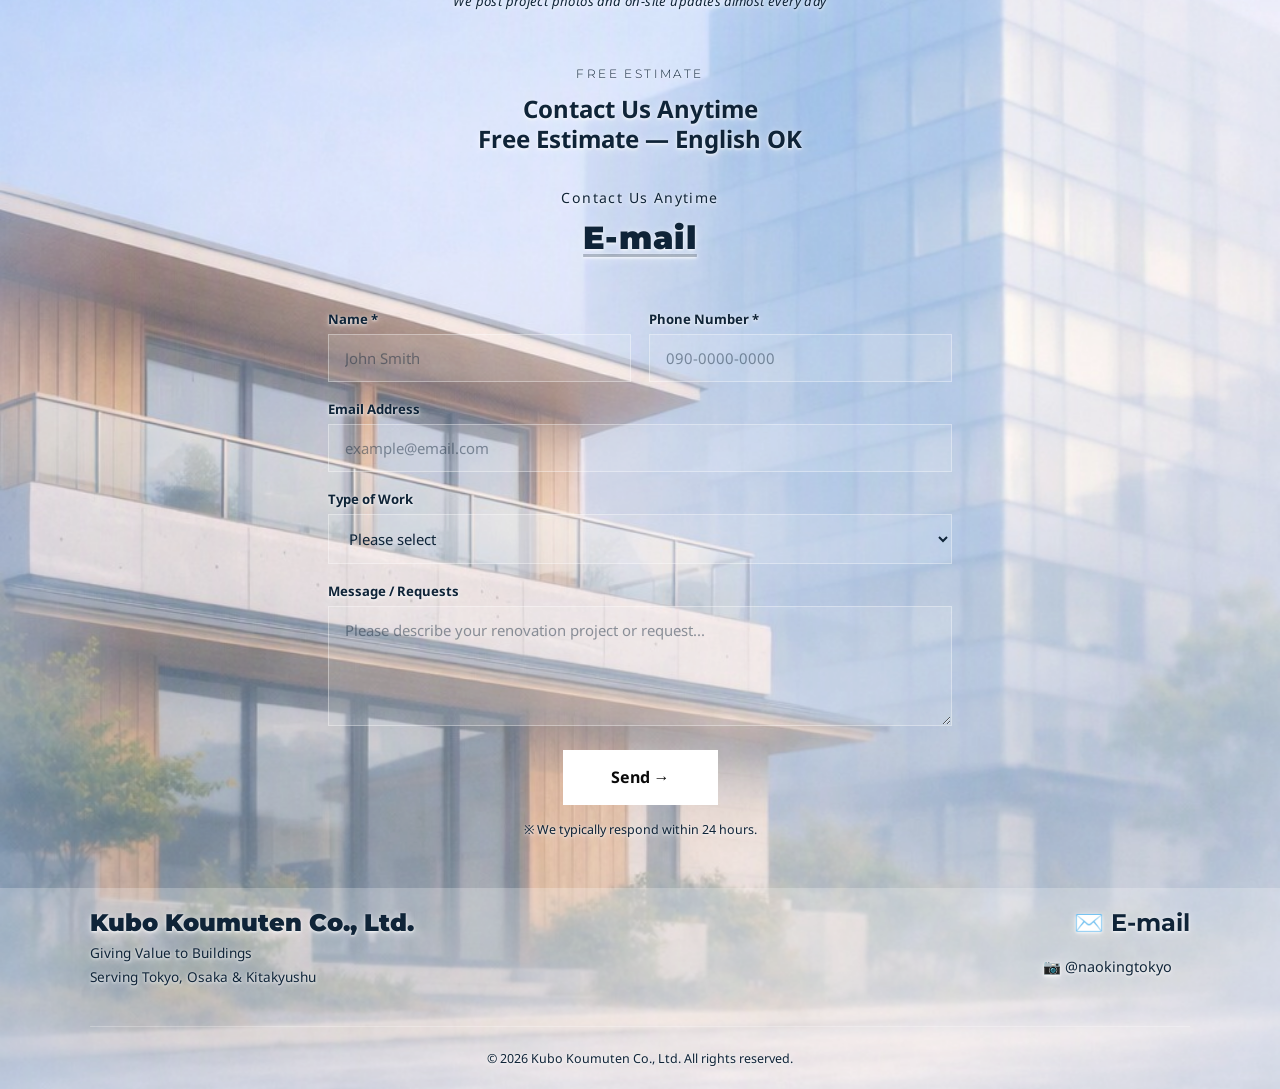
==== commit 476d63cd: "Fix anchor-linked headings hidden behind fixed nav bar Fixed nav (~60px, position:fixed) had no scro" ====
--- a/en/index.html
+++ b/en/index.html
@@ -126,6 +126,7 @@
       overflow-x: hidden;
       max-width: 100%;
       width: 100%;
+      scroll-padding-top: 90px;
     }
 
     body {
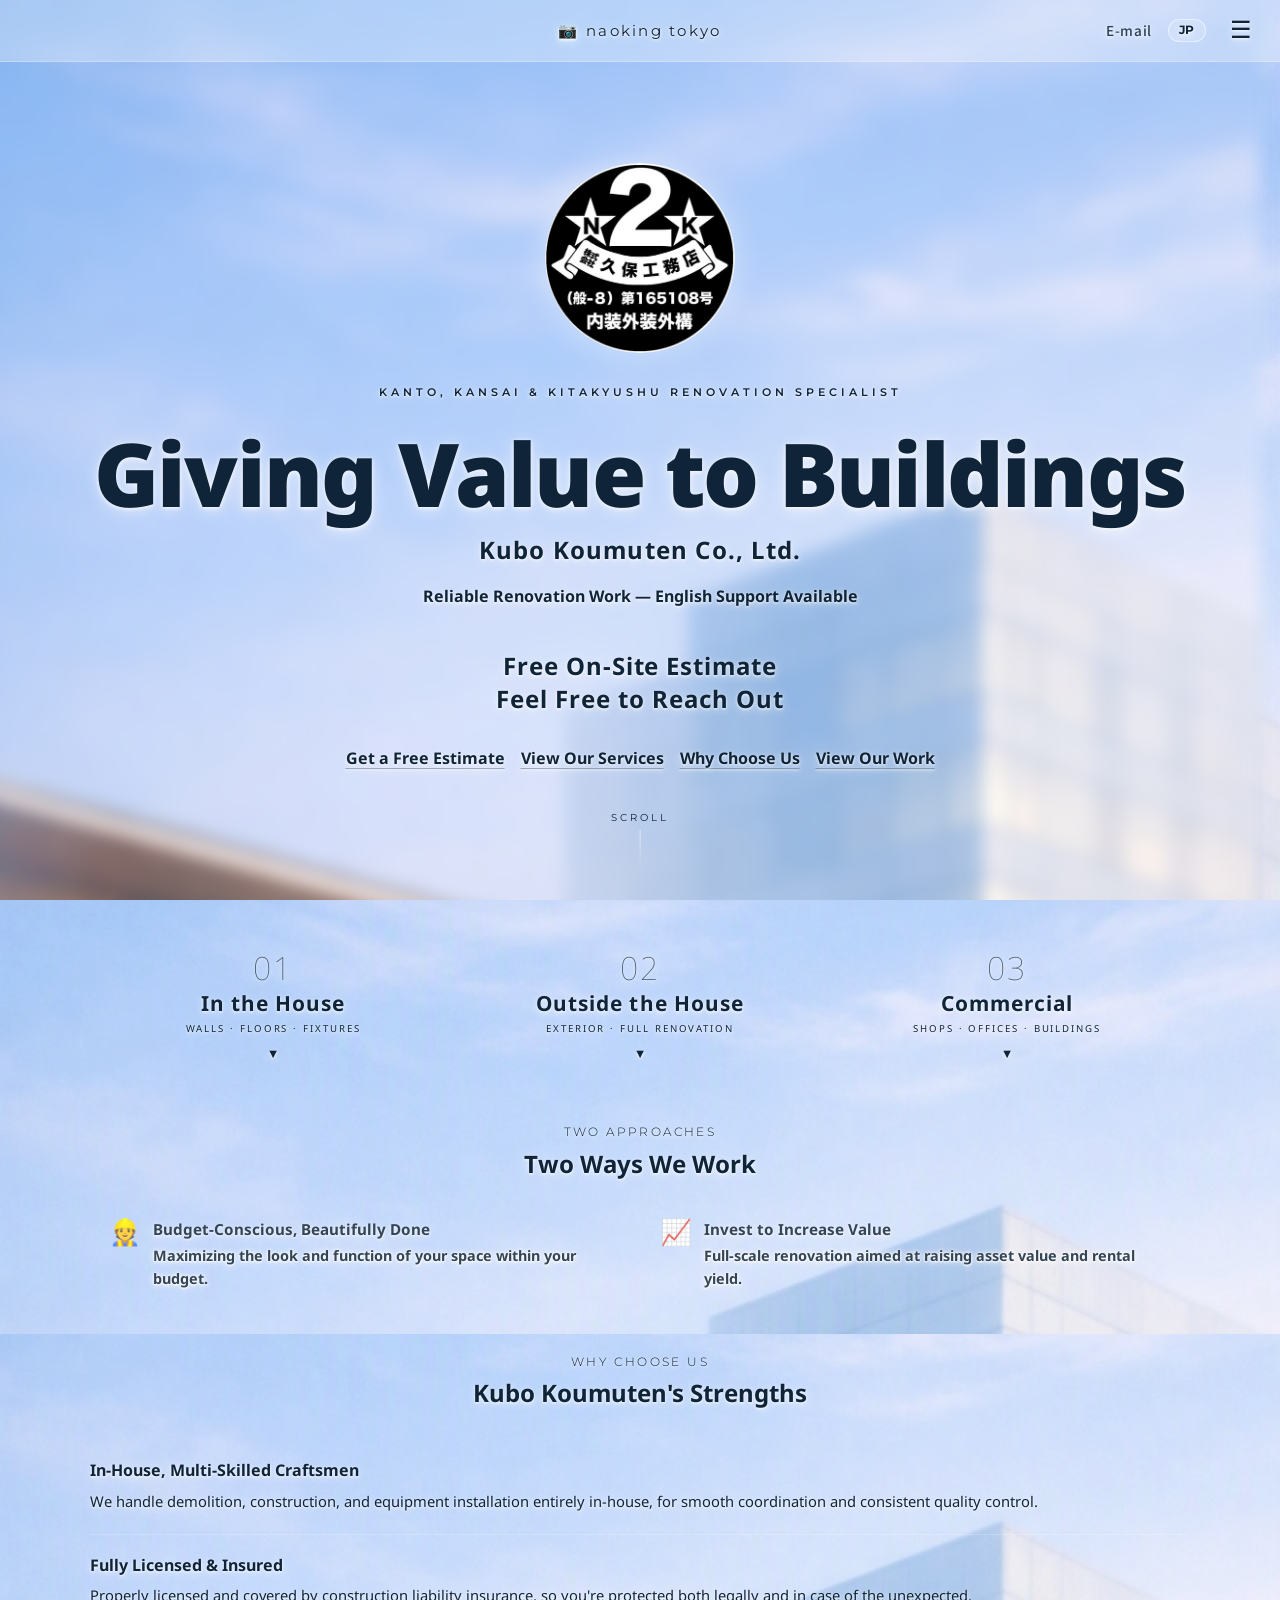
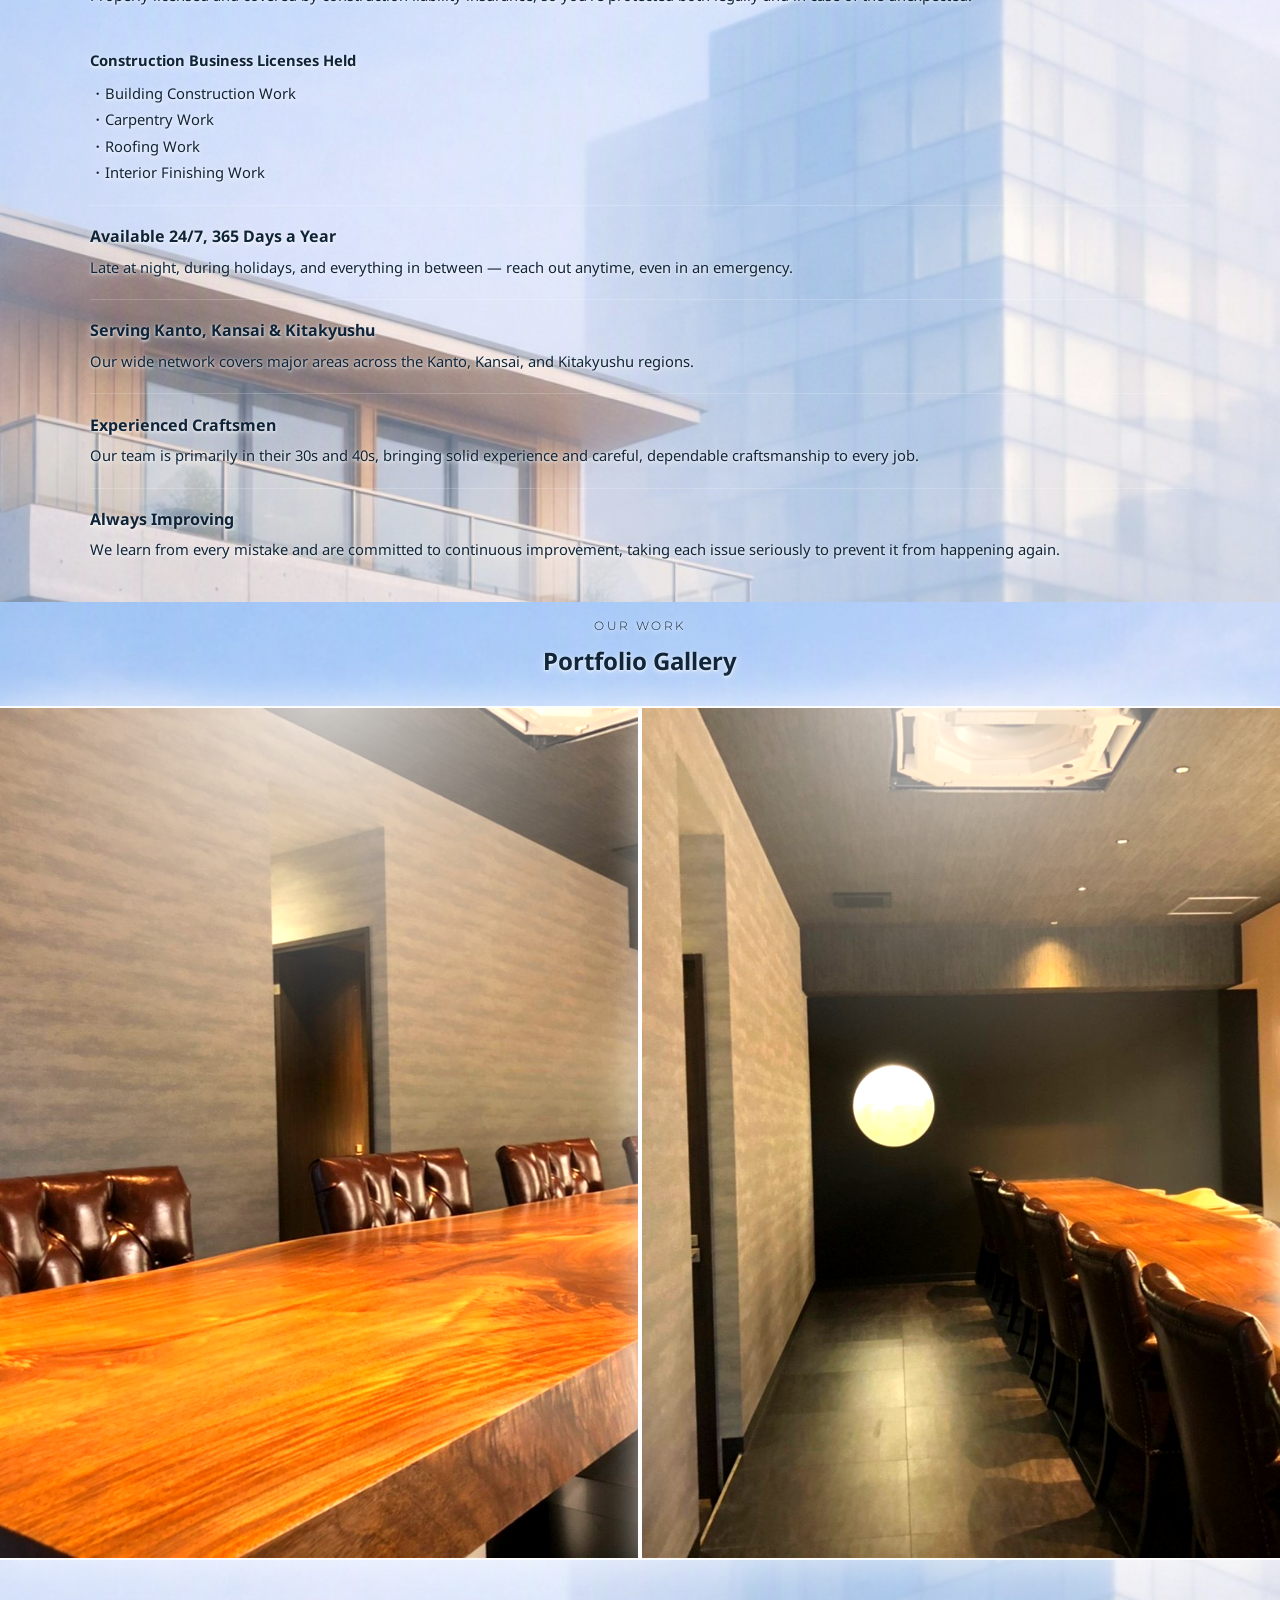
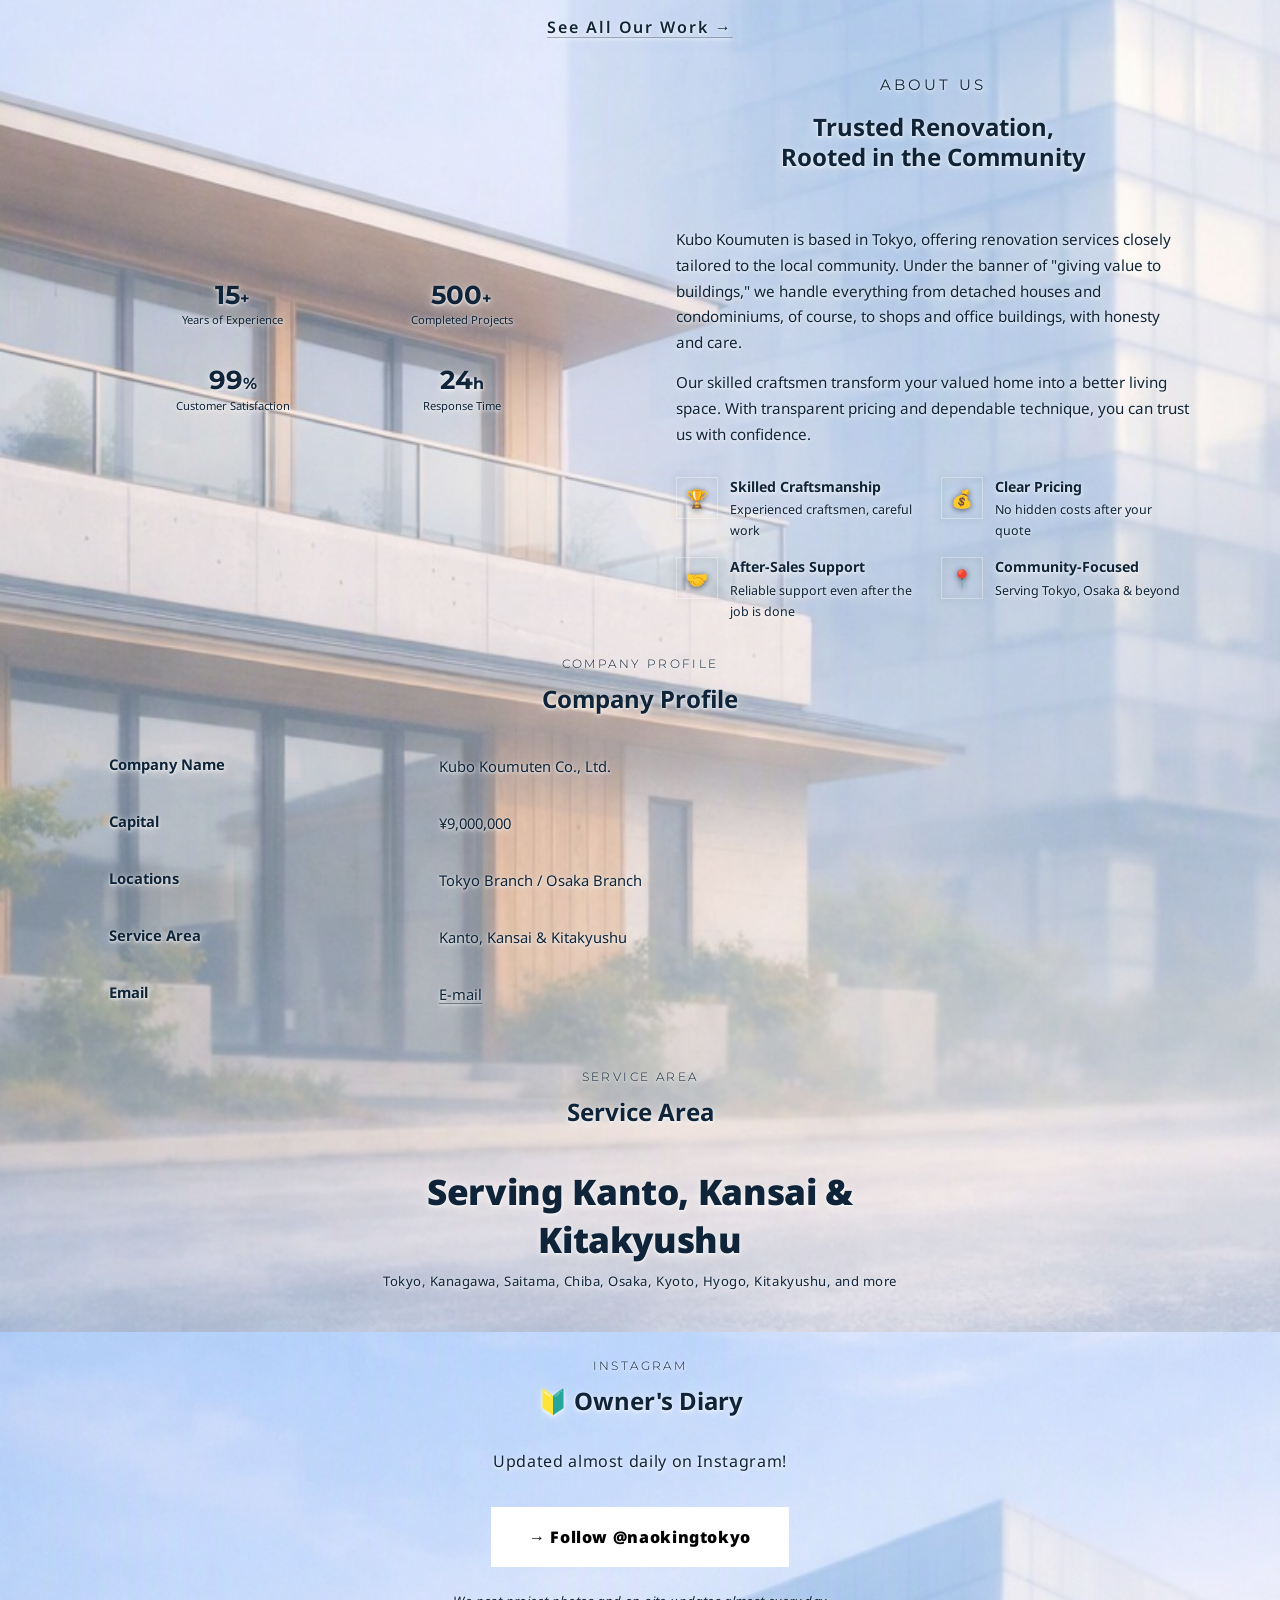
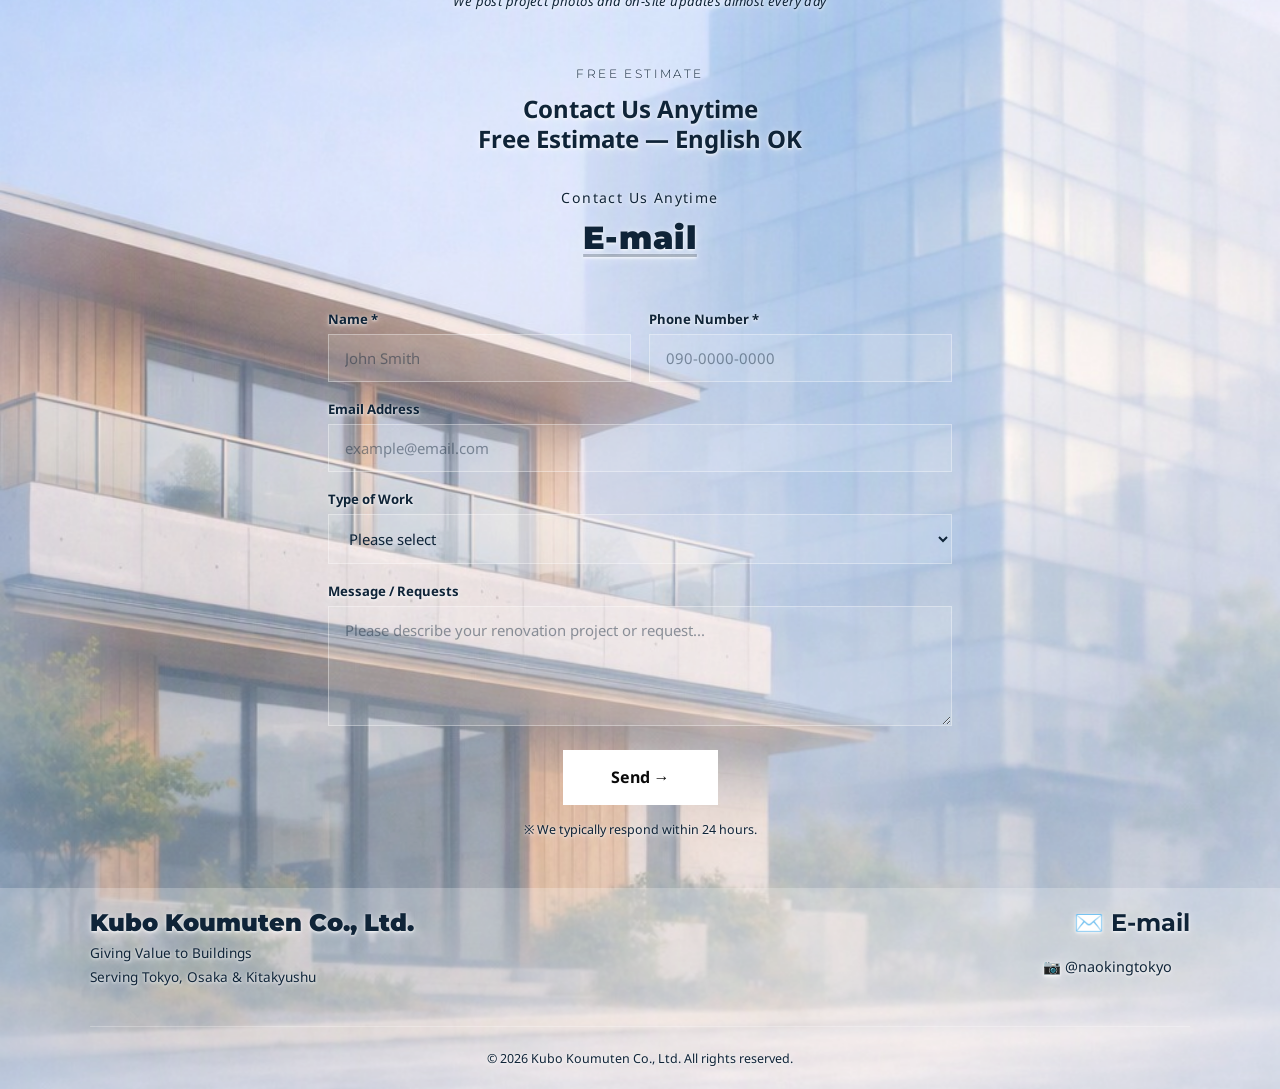
==== commit 045da762: "Fix EN site email links pointing to wrong address, add missing mobile CTA margin All "E-mail" links " ====
--- a/en/index.html
+++ b/en/index.html
@@ -1580,6 +1580,7 @@
         margin-bottom: 1.25rem;
       }
       .hero-tagline { font-size: 1.9rem; }
+      .hero-cta .btn { margin-bottom: 20px; }
     }
 
     @media (max-width: 800px) {
@@ -1896,7 +1897,7 @@
   <div style="flex:1"></div>
   <div class="nav-logo"><a href="https://www.instagram.com/naokingtokyo" target="_blank" rel="noopener noreferrer" style="color: inherit; text-decoration: none;">📷 naoking <span>tokyo</span></a></div>
   <div style="flex:1; display:flex; justify-content:flex-end; align-items:center; gap:1rem;">
-    <a href="mailto:maimran8923@gmail.com" class="nav-phone">E-mail</a>
+    <a href="mailto:kubokoumutenn@yahoo.co.jp" class="nav-phone">E-mail</a>
     <a href="../" class="nav-lang">JP</a>
     <button id="hamburger" aria-label="Open menu">☰</button>
   </div>
@@ -1916,7 +1917,7 @@
   <a href="#gallery"  class="mob-link">Portfolio</a>
   <a href="#about"    class="mob-link">About Us</a>
   <a href="#quote"    class="mob-link">Get a Quote</a>
-  <a href="mailto:maimran8923@gmail.com" style="color:#0f2438;font-weight:700;font-family:'Montserrat',sans-serif;"><span class="ph">✉️</span> E-mail</a>
+  <a href="mailto:kubokoumutenn@yahoo.co.jp" style="color:#0f2438;font-weight:700;font-family:'Montserrat',sans-serif;"><span class="ph">✉️</span> E-mail</a>
 </div>
 
 <div class="bg-zone zone-1">
@@ -2225,7 +2226,7 @@
           </tr>
           <tr>
             <th>Email</th>
-            <td><a href="mailto:maimran8923@gmail.com">E-mail</a></td>
+            <td><a href="mailto:kubokoumutenn@yahoo.co.jp">E-mail</a></td>
           </tr>
         </tbody>
       </table>
@@ -2287,7 +2288,7 @@
     </div>
     <div class="contact-info reveal">
       <p class="contact-info-label">Contact Us Anytime</p>
-      <a href="mailto:maimran8923@gmail.com" class="contact-phone">E-mail</a>
+      <a href="mailto:kubokoumutenn@yahoo.co.jp" class="contact-phone">E-mail</a>
     </div>
 
     <div class="form-card reveal">
@@ -2352,7 +2353,7 @@
         </div>
 
         <div class="form-error" id="formError">
-          Something went wrong. If urgent, please contact us directly at <span class="ph">✉️</span> <a href="mailto:maimran8923@gmail.com" style="color:inherit;">E-mail</a>.
+          Something went wrong. If urgent, please contact us directly at <span class="ph">✉️</span> <a href="mailto:kubokoumutenn@yahoo.co.jp" style="color:inherit;">E-mail</a>.
         </div>
 
         <div class="form-submit">
@@ -2373,7 +2374,7 @@
       <p style="margin-top:.3rem">Serving Tokyo, Osaka &amp; Kitakyushu</p>
     </div>
     <div class="ft-contact">
-      <div class="ft-phone"><a href="mailto:maimran8923@gmail.com"><span class="ph">✉️</span> E-mail</a></div>
+      <div class="ft-phone"><a href="mailto:kubokoumutenn@yahoo.co.jp"><span class="ph">✉️</span> E-mail</a></div>
       <div class="ft-insta">
         <a href="https://www.instagram.com/naokingtokyo" target="_blank" rel="noopener noreferrer">
           📷 @naokingtokyo
